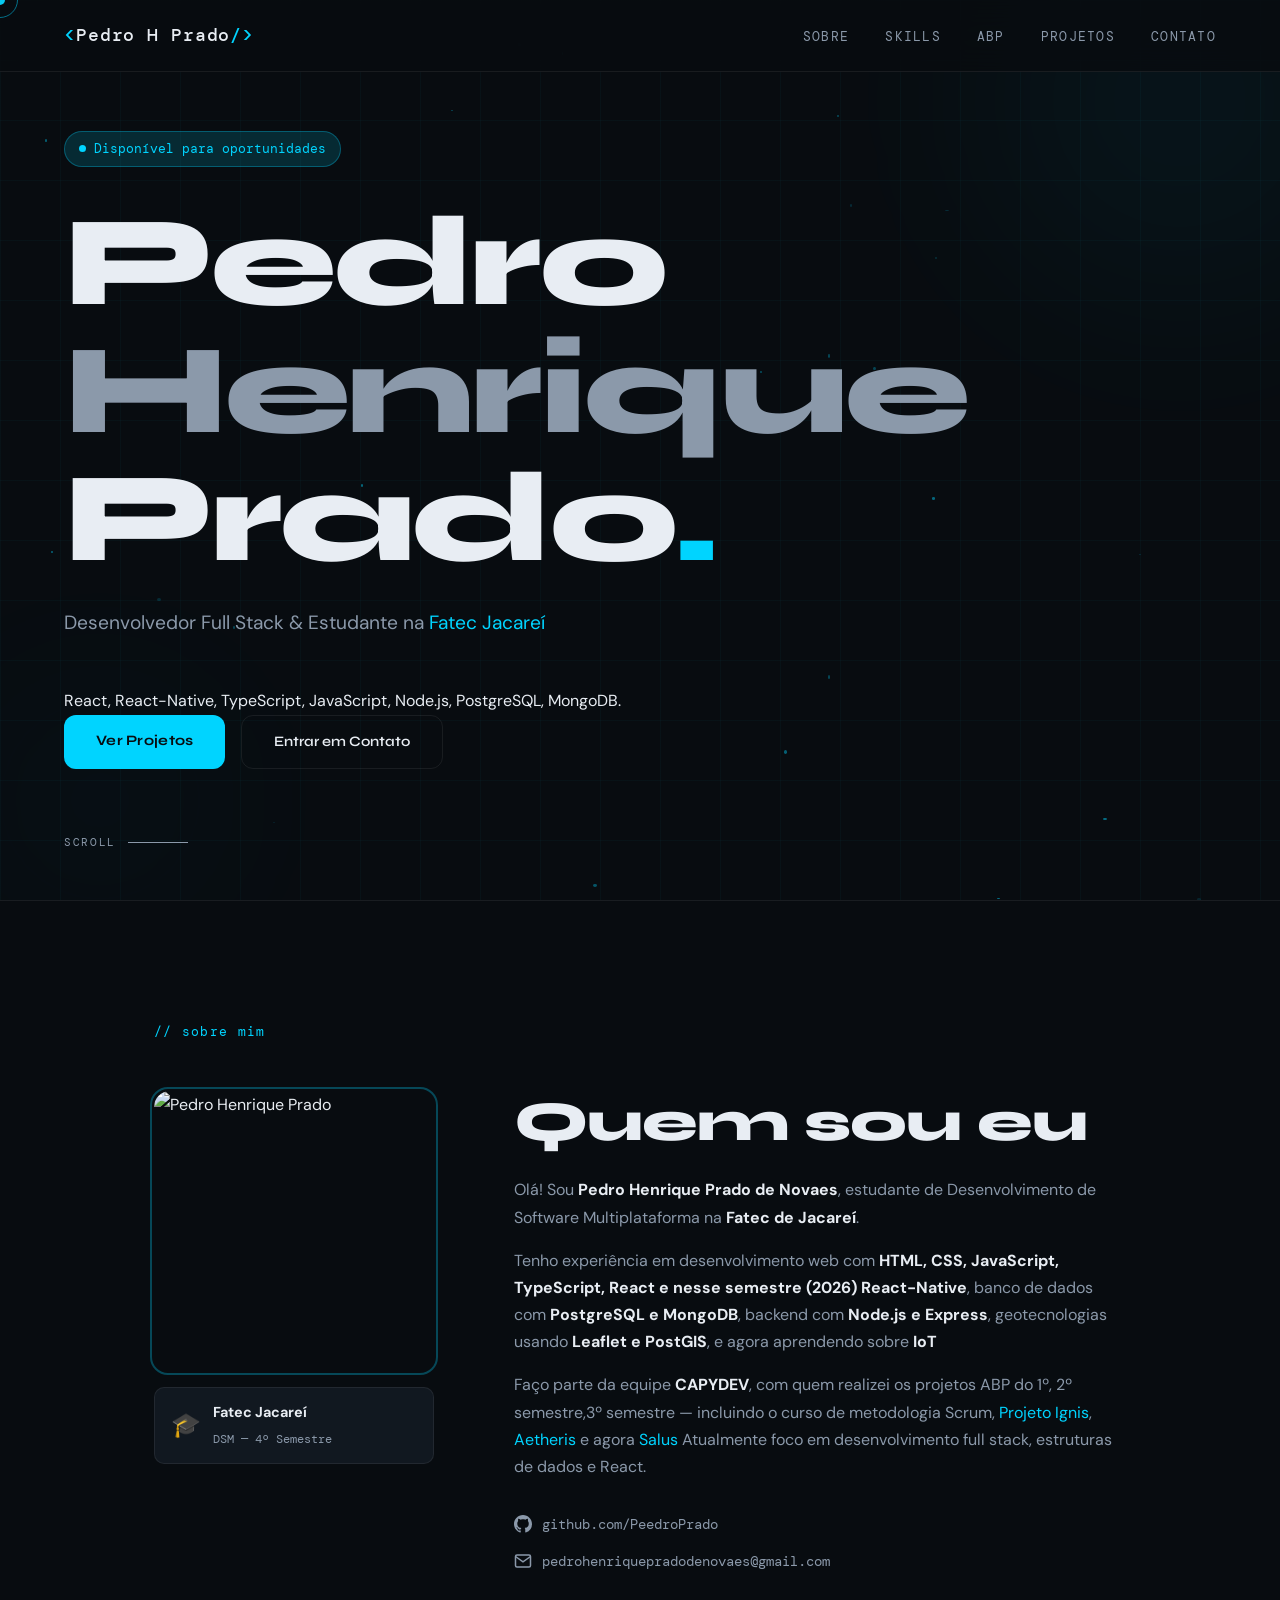
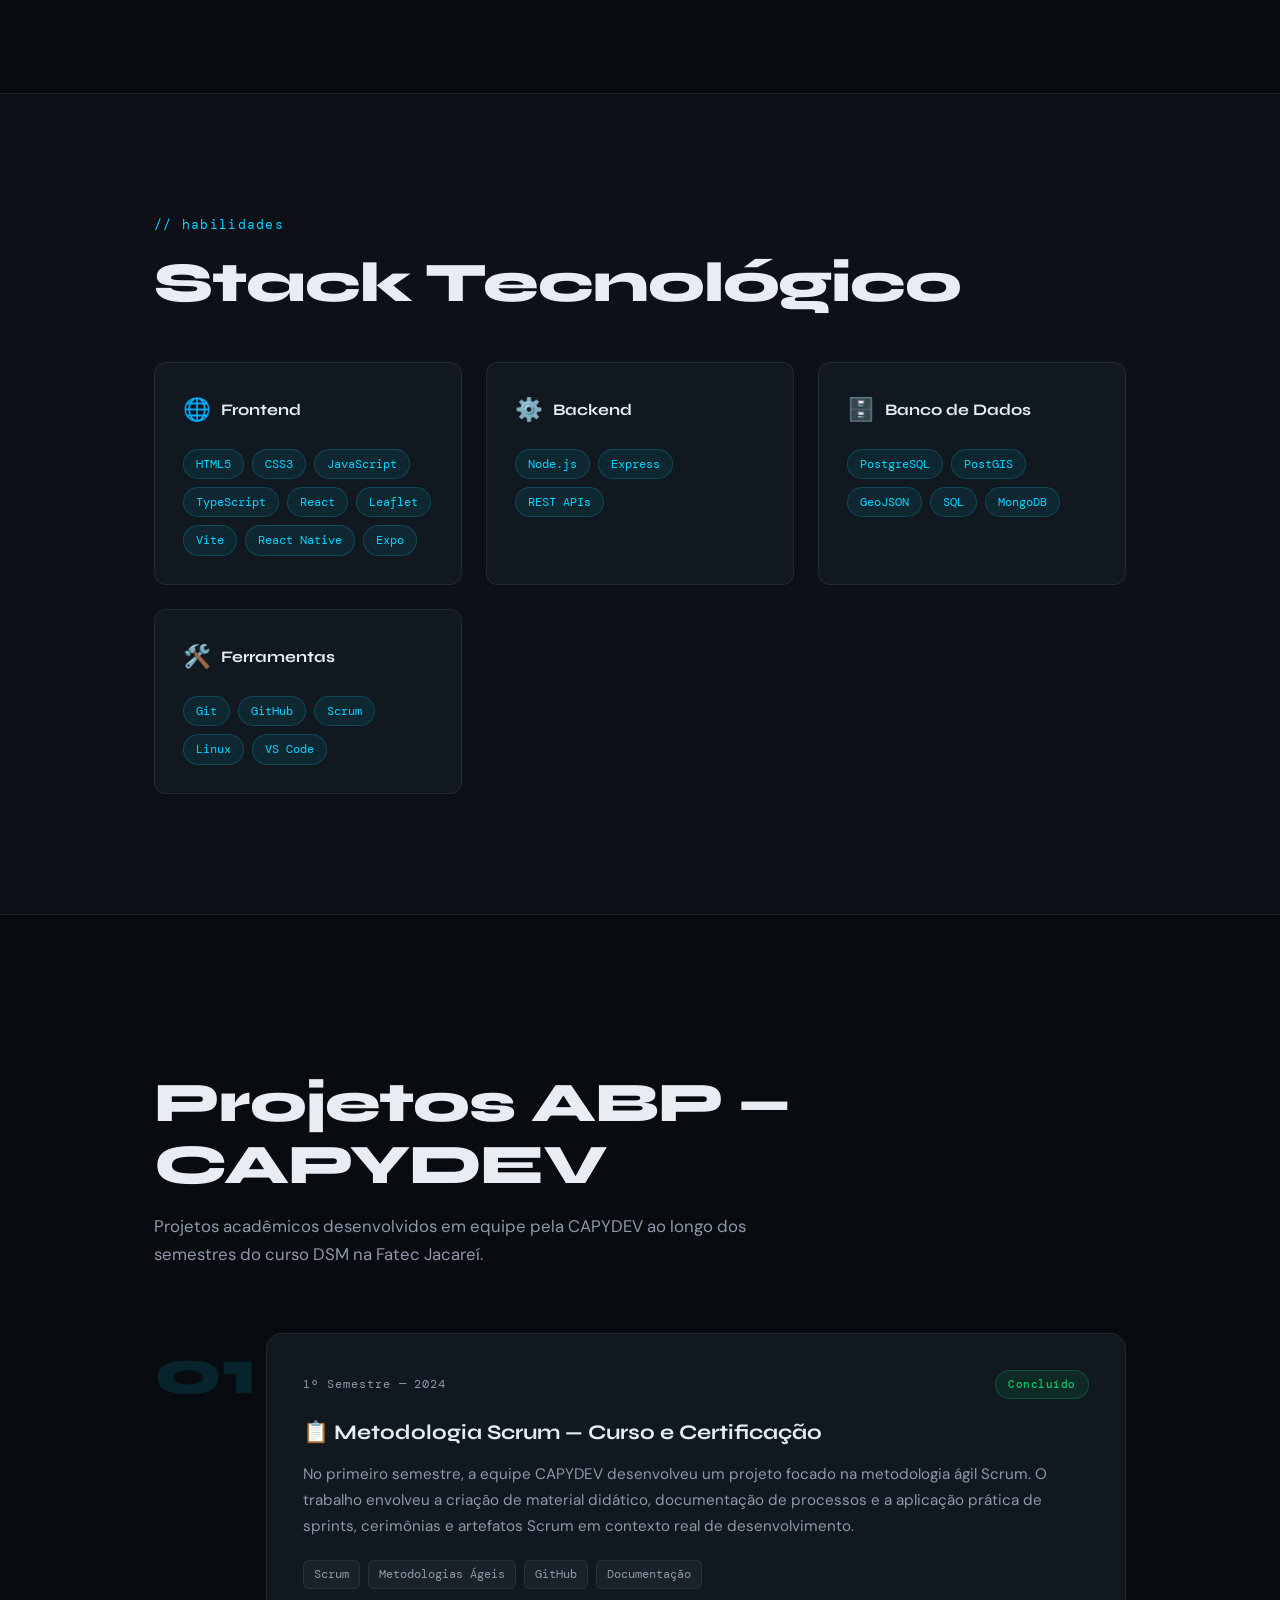
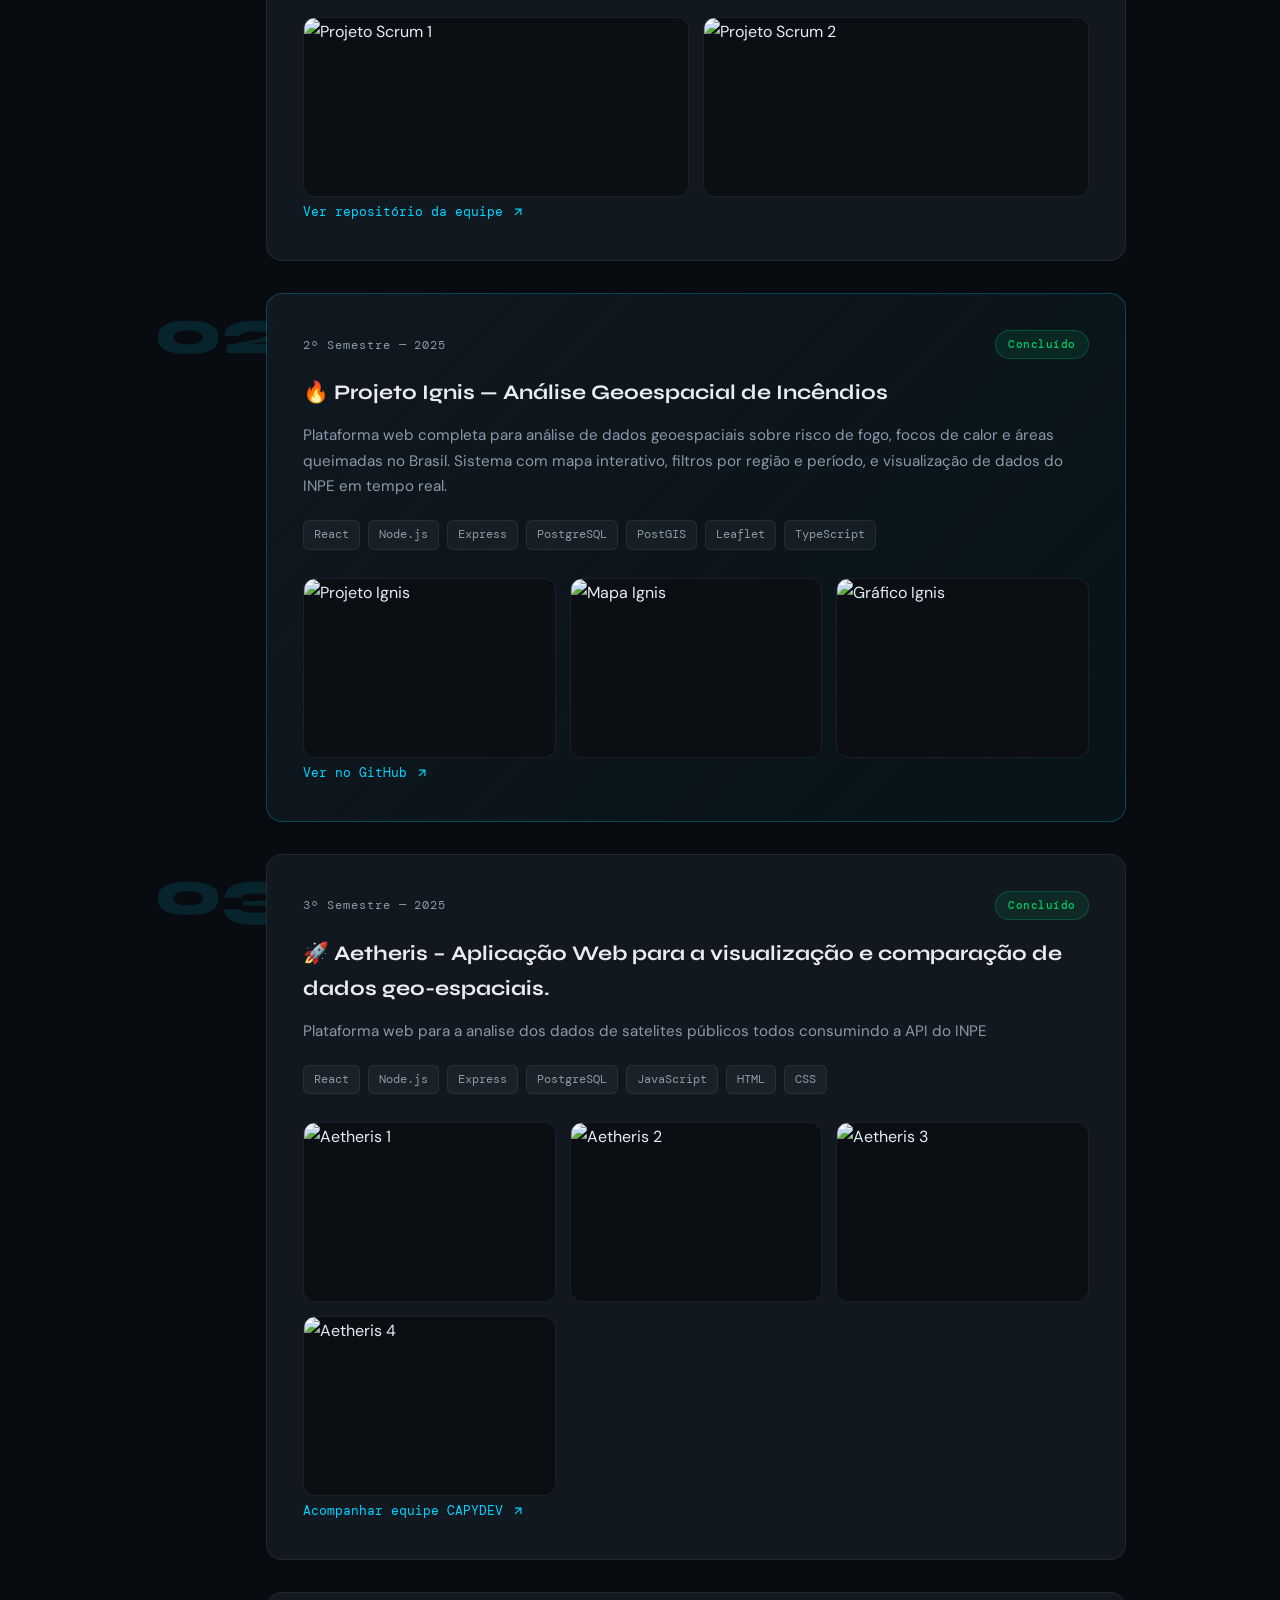
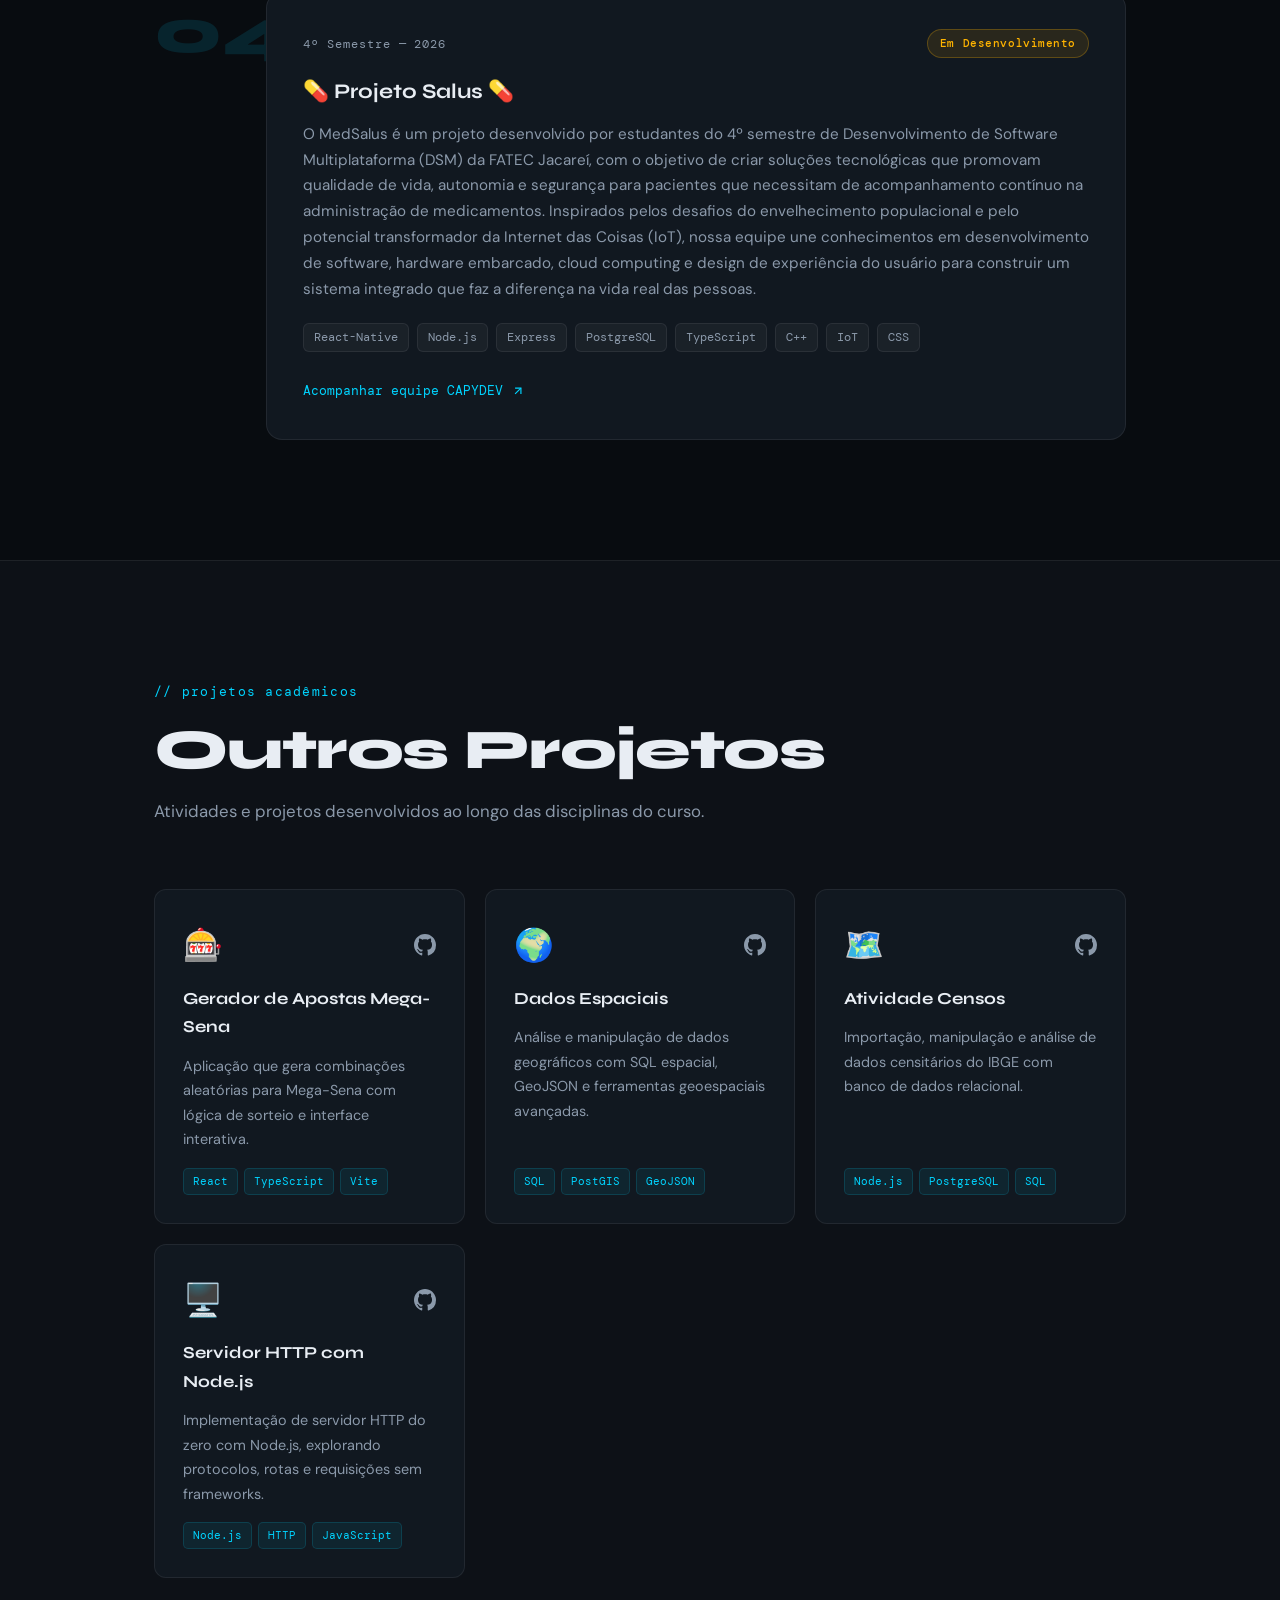
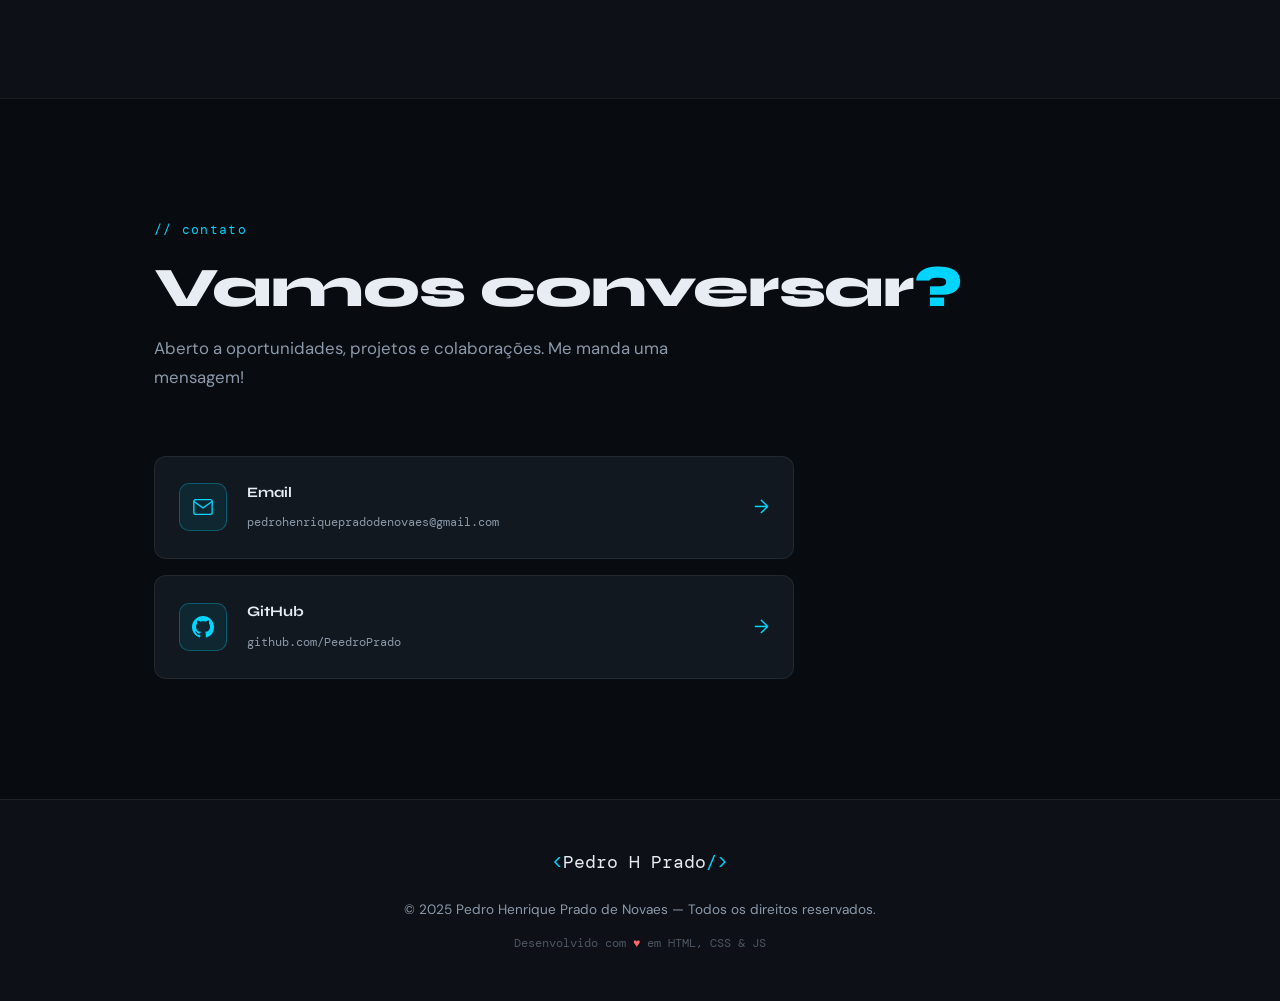
==== docs/index.html @ baa19769 "Add files via upload" ====
<!DOCTYPE html>
<html lang="pt-br">
<head>
    <meta charset="UTF-8">
    <meta name="viewport" content="width=device-width, initial-scale=1.0">
    <title>Pedro Henrique Prado — Dev Portfolio</title>
    <link rel="preconnect" href="https://fonts.googleapis.com">
    <link href="https://fonts.googleapis.com/css2?family=Syne:wght@400;600;700;800&family=DM+Mono:ital,wght@0,400;0,500;1,400&family=DM+Sans:wght@300;400;500&display=swap" rel="stylesheet">
    <link rel="stylesheet" href="style.css">
</head>
<body>

    <!-- Cursor personalizado -->
    <div class="cursor"></div>
    <div class="cursor-follower"></div>

    <!-- Navbar -->
    <nav class="navbar" id="navbar">
        <div class="nav-logo">
            <span class="logo-bracket">&lt;</span>Pedro H Prado<span class="logo-bracket">/&gt;</span>
        </div>
        <ul class="nav-links">
            <li><a href="#sobre" class="nav-link">Sobre</a></li>
            <li><a href="#habilidades" class="nav-link">Skills</a></li>
            <li><a href="#abp" class="nav-link">ABP</a></li>
            <li><a href="#projetos" class="nav-link">Projetos</a></li>
            <li><a href="#contato" class="nav-link">Contato</a></li>
        </ul>
        <button class="menu-toggle" id="menuToggle">
            <span></span><span></span><span></span>
        </button>
    </nav>

    <!-- Hero -->
    <section class="hero" id="home">
        <div class="hero-bg">
            <div class="grid-lines"></div>
            <div class="glow glow-1"></div>
            <div class="glow glow-2"></div>
        </div>
        <div class="hero-content">
            <div class="hero-tag reveal">
                <span class="tag-dot"></span> Disponível para oportunidades
            </div>
            <h1 class="hero-title reveal">
                <span class="line-1">Pedro</span>
                <span class="line-2">Henrique</span>
                <span class="line-3">Prado<span class="accent">.</span></span>
            </h1>
            <p class="hero-subtitle reveal">
                Desenvolvedor Full Stack &amp; Estudante na <em>Fatec Jacareí</em>
            </p>
            
            <div class="hero-stack reveal">
                <span>React</span>,
                <span>React-Native</span>,
                <span>TypeScript</span>,
                <span>JavaScript</span>,
                <span>Node.js</span>,
                <span>PostgreSQL</span>,
                <span>MongoDB</span>.
            </div>
            
            <div class="hero-cta reveal">
                <a href="#projetos" class="btn-primary">Ver Projetos</a>
                <a href="#contato" class="btn-secondary">Entrar em Contato</a>
            </div>
        </div>
        <div class="hero-scroll">
            <span>scroll</span>
            <div class="scroll-line"></div>
        </div>
    </section>

    <!-- Sobre -->
    <section id="sobre" class="section sobre-section">
        <div class="container">
            <div class="section-label reveal">// sobre mim</div>
            <div class="sobre-grid">
                <div class="sobre-img-wrapper reveal">
                    <div class="img-frame">
                        <img src="../imagens/pedro.jpg" alt="Pedro Henrique Prado" class="sobre-foto">
                        <div class="img-border"></div>
                    </div>
                    <div class="sobre-badge">
                        <span class="badge-icon">🎓</span>
                        <div>
                            <strong>Fatec Jacareí</strong>
                            <small>DSM — 4º Semestre</small>
                        </div>
                    </div>
                </div>
                <div class="sobre-text reveal">
                    <h2 class="section-title">Quem sou eu</h2>
                    <p>
                        Olá! Sou <strong>Pedro Henrique Prado de Novaes</strong>, estudante de 
                        Desenvolvimento de Software Multiplataforma na <strong>Fatec de Jacareí</strong>.
                    </p>
                    <p>
                        Tenho experiência em desenvolvimento web com <strong>HTML, CSS, JavaScript, TypeScript, React e nesse semestre (2026) React-Native</strong>, 
                        banco de dados com <strong>PostgreSQL e MongoDB</strong>, backend com <strong>Node.js e Express</strong>, 
                        geotecnologias usando <strong>Leaflet e PostGIS</strong>, e agora aprendendo sobre <strong>IoT</strong>
                    </p>
                    <p>
                        Faço parte da equipe <strong>CAPYDEV</strong>, com quem realizei os projetos ABP do 
                        1º, 2º semestre,3º semestre — incluindo o curso de metodologia Scrum, <em>Projeto Ignis</em>, <em>Aetheris</em> e agora <em>Salus</em>
                        Atualmente foco em desenvolvimento full stack, estruturas de dados e React.
                    </p>
                    <div class="sobre-links">
                        <a href="https://github.com/PeedroPrado" target="_blank" class="icon-link">
                            <svg viewBox="0 0 24 24" fill="currentColor"><path d="M12 0C5.37 0 0 5.37 0 12c0 5.31 3.435 9.795 8.205 11.385.6.105.825-.255.825-.57 0-.285-.015-1.23-.015-2.235-3.015.555-3.795-.735-4.035-1.41-.135-.345-.72-1.41-1.23-1.695-.42-.225-1.02-.78-.015-.795.945-.015 1.62.87 1.845 1.23 1.08 1.815 2.805 1.305 3.495.99.105-.78.42-1.305.765-1.605-2.67-.3-5.46-1.335-5.46-5.925 0-1.305.465-2.385 1.23-3.225-.12-.3-.54-1.53.12-3.18 0 0 1.005-.315 3.3 1.23.96-.27 1.98-.405 3-.405s2.04.135 3 .405c2.295-1.56 3.3-1.23 3.3-1.23.66 1.65.24 2.88.12 3.18.765.84 1.23 1.905 1.23 3.225 0 4.605-2.805 5.625-5.475 5.925.435.375.81 1.095.81 2.22 0 1.605-.015 2.895-.015 3.3 0 .315.225.69.825.57A12.02 12.02 0 0024 12c0-6.63-5.37-12-12-12z"/></svg>
                            github.com/PeedroPrado
                        </a>
                        <a href="mailto:pedrohenriquepradodenovaes@gmail.com" class="icon-link">
                            <svg viewBox="0 0 24 24" fill="none" stroke="currentColor" stroke-width="2"><path d="M4 4h16c1.1 0 2 .9 2 2v12c0 1.1-.9 2-2 2H4c-1.1 0-2-.9-2-2V6c0-1.1.9-2 2-2z"/><polyline points="22,6 12,13 2,6"/></svg>
                            pedrohenriquepradodenovaes@gmail.com
                        </a>
                    </div>
                </div>
            </div>
        </div>
    </section>

    <!-- Skills -->
    <section id="habilidades" class="section skills-section">
        <div class="container">
            <div class="section-label reveal">// habilidades</div>
            <h2 class="section-title reveal">Stack Tecnológico</h2>
            <div class="skills-grid">
                <div class="skill-category reveal">
                    <div class="skill-cat-header">
                        <span class="skill-cat-icon">🌐</span>
                        <h3>Frontend</h3>
                    </div>
                    <div class="skill-tags">
                        <span class="skill-tag">HTML5</span>
                        <span class="skill-tag">CSS3</span>
                        <span class="skill-tag">JavaScript</span>
                        <span class="skill-tag">TypeScript</span>
                        <span class="skill-tag">React</span>
                        <span class="skill-tag">Leaflet</span>
                        <span class="skill-tag">Vite</span>
                        <span class="skill-tag">React Native</span>
                        <span class="skill-tag">Expo</span>

                    </div>
                </div>
                <div class="skill-category reveal">
                    <div class="skill-cat-header">
                        <span class="skill-cat-icon">⚙️</span>
                        <h3>Backend</h3>
                    </div>
                    <div class="skill-tags">
                        <span class="skill-tag">Node.js</span>
                        <span class="skill-tag">Express</span>
                        <span class="skill-tag">REST APIs</span>
                    </div>
                </div>
                <div class="skill-category reveal">
                    <div class="skill-cat-header">
                        <span class="skill-cat-icon">🗄️</span>
                        <h3>Banco de Dados</h3>
                    </div>
                    <div class="skill-tags">
                        <span class="skill-tag">PostgreSQL</span>
                        <span class="skill-tag">PostGIS</span>
                        <span class="skill-tag">GeoJSON</span>
                        <span class="skill-tag">SQL</span>
                        <span class="skill-tag">MongoDB</span>
                    </div>
                </div>
                <div class="skill-category reveal">
                    <div class="skill-cat-header">
                        <span class="skill-cat-icon">🛠️</span>
                        <h3>Ferramentas</h3>
                    </div>
                    <div class="skill-tags">
                        <span class="skill-tag">Git</span>
                        <span class="skill-tag">GitHub</span>
                        <span class="skill-tag">Scrum</span>
                        <span class="skill-tag">Linux</span>
                        <span class="skill-tag">VS Code</span>
                    </div>
                </div>
            </div>
        </div>
    </section>

    <!-- ABP -->
    <section id="abp" class="section abp-section">
        <div class="container">
            <div class="section-label reveal">// aprendizagem baseada em projetos</div>
            <h2 class="section-title reveal">Projetos ABP — CAPYDEV</h2>
            <p class="section-desc reveal">Projetos acadêmicos desenvolvidos em equipe pela CAPYDEV ao longo dos semestres do curso DSM na Fatec Jacareí.</p>

            <div class="abp-timeline">

                <!-- ABP 1 -->
                <div class="abp-item reveal">
                    <div class="abp-number">01</div>
                    <div class="abp-card">
                        <div class="abp-card-header">
                            <div class="abp-semester">1º Semestre — 2024</div>
                            <div class="abp-status status-done">Concluído</div>
                        </div>
                        <h3 class="abp-title">📋 Metodologia Scrum — Curso e Certificação</h3>
                        <p class="abp-desc">
                            No primeiro semestre, a equipe CAPYDEV desenvolveu um projeto focado na metodologia ágil Scrum. 
                            O trabalho envolveu a criação de material didático, documentação de processos e a aplicação prática 
                            de sprints, cerimônias e artefatos Scrum em contexto real de desenvolvimento.
                        </p>
                        <div class="abp-tech">
                            <span>Scrum</span>
                            <span>Metodologias Ágeis</span>
                            <span>GitHub</span>
                            <span>Documentação</span>
                        </div>
                        <div class="abp-gallery">
                                <img src="../imagens/capscrum1.PNG" alt="Projeto Scrum 1">
                                <img src="../imagens/capyscrum2.PNG" alt="Projeto Scrum 2">
                            </div>
                        <a href="https://github.com/PeedroPrado/Capydev---1DSM" target="_blank" class="abp-link">
                            Ver repositório da equipe
                            <svg viewBox="0 0 24 24" fill="none" stroke="currentColor" stroke-width="2"><line x1="7" y1="17" x2="17" y2="7"/><polyline points="7 7 17 7 17 17"/></svg>
                        </a>
                    </div>
                </div>

                <!-- ABP 2 -->
                <div class="abp-item reveal">
                    <div class="abp-number">02</div>
                    <div class="abp-card abp-featured">
                        <div class="abp-card-header">
                            <div class="abp-semester">2º Semestre — 2025</div>
                            <div class="abp-status status-done">Concluído</div>
                        </div>
                        <h3 class="abp-title">🔥 Projeto Ignis — Análise Geoespacial de Incêndios</h3>
                        <p class="abp-desc">
                            Plataforma web completa para análise de dados geoespaciais sobre risco de fogo, focos de calor 
                            e áreas queimadas no Brasil. Sistema com mapa interativo, filtros por região e período, 
                            e visualização de dados do INPE em tempo real.
                        </p>
                        <div class="abp-tech">
                            <span>React</span>
                            <span>Node.js</span>
                            <span>Express</span>
                            <span>PostgreSQL</span>
                            <span>PostGIS</span>
                            <span>Leaflet</span>
                            <span>TypeScript</span>
                        </div>
                        <div class="abp-gallery">
                                <img src="../imagens/ignis.PNG" alt="Projeto Ignis">
                                <img src="../imagens/ignis-um.png" alt="Mapa Ignis">
                                <img src="../imagens/ignis-dois.png" alt="Gráfico Ignis">
                            </div>
                        <a href="https://github.com/PeedroPrado/Projeto-Ignis" target="_blank" class="abp-link">
                            Ver no GitHub
                            <svg viewBox="0 0 24 24" fill="none" stroke="currentColor" stroke-width="2"><line x1="7" y1="17" x2="17" y2="7"/><polyline points="7 7 17 7 17 17"/></svg>
                        </a>
                    </div>
                </div>

                <!-- ABP 3 -->
                <div class="abp-item reveal">
                    <div class="abp-number">03</div>
                    <div class="abp-card">
                        <div class="abp-card-header">
                            <div class="abp-semester">3º Semestre — 2025</div>
                            <div class="abp-status status-done">Concluído</div>
                        </div>
                        <h3 class="abp-title">🚀 Aetheris – Aplicação Web para a visualização e comparação de dados geo-espaciais.</h3>
                        <p class="abp-desc">
                            Plataforma web para a analise dos dados de satelites públicos todos consumindo a API do INPE
                        </p>
                        <div class="abp-tech">
                            <span>React</span>
                            <span>Node.js</span>
                            <span>Express</span>
                            <span>PostgreSQL</span>
                            <span>JavaScript</span>
                            <span>HTML</span>
                            <span>CSS</span>
                        </div>
                        <div class="abp-gallery">
                                <img src="../imagens/aetheris-um.png" alt="Aetheris 1">
                                <img src="../imagens/aetheris-dois.png" alt="Aetheris 2">
                                <img src="../imagens/aetheris-tres.png" alt="Aetheris 3">
                                <img src="../imagens/aetheris-quatro.png" alt="Aetheris 4">
                            </div>
                        <a href="https://github.com/PeedroPrado/Projeto-Aetheris/" target="_blank" class="abp-link">
                            Acompanhar equipe CAPYDEV
                            <svg viewBox="0 0 24 24" fill="none" stroke="currentColor" stroke-width="2"><line x1="7" y1="17" x2="17" y2="7"/><polyline points="7 7 17 7 17 17"/></svg>
                        </a>
                    </div>
                </div>

    <!-- ABP 4 -->
                <div class="abp-item reveal">
                    <div class="abp-number">04</div>
                    <div class="abp-card">
                        <div class="abp-card-header">
                            <div class="abp-semester">4º Semestre — 2026</div>
                            <div class="abp-status status-progress">Em Desenvolvimento</div>
                        </div>
                        <h3 class="abp-title"> 💊 Projeto Salus 💊 </h3>
                        <p class="abp-desc">
                            O MedSalus é um projeto desenvolvido por estudantes do 4º semestre de Desenvolvimento de Software Multiplataforma (DSM) da FATEC Jacareí, com o objetivo de criar soluções tecnológicas que promovam qualidade de vida, autonomia e segurança para pacientes que necessitam de acompanhamento contínuo na administração de medicamentos. Inspirados pelos desafios do envelhecimento populacional e pelo potencial transformador da Internet das Coisas (IoT), nossa equipe une conhecimentos em desenvolvimento de software, hardware embarcado, cloud computing e design de experiência do usuário para construir um sistema integrado que faz a diferença na vida real das pessoas.
                        </p>
                         <div class="abp-tech">
                            <span>React-Native</span>
                            <span>Node.js</span>
                            <span>Express</span>
                            <span>PostgreSQL</span>
                            <span>TypeScript</span>
                            <span>C++</span>
                            <span>IoT</span>
                            <span>CSS</span>
                        </div>
                        <a href="https://github.com/PeedroPrado/Projeto-Salus" target="_blank" class="abp-link">
                            Acompanhar equipe CAPYDEV
                            <svg viewBox="0 0 24 24" fill="none" stroke="currentColor" stroke-width="2"><line x1="7" y1="17" x2="17" y2="7"/><polyline points="7 7 17 7 17 17"/></svg>
                        </a>
                    </div>
                </div>

            </div>
        </div>
    </section>



    <!-- Outros Projetos -->
    <section id="projetos" class="section projetos-section">
        <div class="container">
            <div class="section-label reveal">// projetos acadêmicos</div>
            <h2 class="section-title reveal">Outros Projetos</h2>
            <p class="section-desc reveal">Atividades e projetos desenvolvidos ao longo das disciplinas do curso.</p>

            <div class="projetos-grid">

                <div class="projeto-card reveal">
                    <div class="projeto-card-top">
                        <span class="projeto-icon">🎰</span>
                        <div class="projeto-links">
                            <a href="https://github.com/PeedroPrado/ServerHTTP/tree/main/megasena" target="_blank" title="GitHub">
                                <svg viewBox="0 0 24 24" fill="currentColor"><path d="M12 0C5.37 0 0 5.37 0 12c0 5.31 3.435 9.795 8.205 11.385.6.105.825-.255.825-.57 0-.285-.015-1.23-.015-2.235-3.015.555-3.795-.735-4.035-1.41-.135-.345-.72-1.41-1.23-1.695-.42-.225-1.02-.78-.015-.795.945-.015 1.62.87 1.845 1.23 1.08 1.815 2.805 1.305 3.495.99.105-.78.42-1.305.765-1.605-2.67-.3-5.46-1.335-5.46-5.925 0-1.305.465-2.385 1.23-3.225-.12-.3-.54-1.53.12-3.18 0 0 1.005-.315 3.3 1.23.96-.27 1.98-.405 3-.405s2.04.135 3 .405c2.295-1.56 3.3-1.23 3.3-1.23.66 1.65.24 2.88.12 3.18.765.84 1.23 1.905 1.23 3.225 0 4.605-2.805 5.625-5.475 5.925.435.375.81 1.095.81 2.22 0 1.605-.015 2.895-.015 3.3 0 .315.225.69.825.57A12.02 12.02 0 0024 12c0-6.63-5.37-12-12-12z"/></svg>
                            </a>
                        </div>
                    </div>
                    <h3>Gerador de Apostas Mega-Sena</h3>
                    <p>Aplicação que gera combinações aleatórias para Mega-Sena com lógica de sorteio e interface interativa.</p>
                    <div class="projeto-tech">
                        <span>React</span>
                        <span>TypeScript</span>
                        <span>Vite</span>
                    </div>
                </div>

                <div class="projeto-card reveal">
                    <div class="projeto-card-top">
                        <span class="projeto-icon">🌍</span>
                        <div class="projeto-links">
                            <a href="https://github.com/PeedroPrado/DadosEspaciais" target="_blank" title="GitHub">
                                <svg viewBox="0 0 24 24" fill="currentColor"><path d="M12 0C5.37 0 0 5.37 0 12c0 5.31 3.435 9.795 8.205 11.385.6.105.825-.255.825-.57 0-.285-.015-1.23-.015-2.235-3.015.555-3.795-.735-4.035-1.41-.135-.345-.72-1.41-1.23-1.695-.42-.225-1.02-.78-.015-.795.945-.015 1.62.87 1.845 1.23 1.08 1.815 2.805 1.305 3.495.99.105-.78.42-1.305.765-1.605-2.67-.3-5.46-1.335-5.46-5.925 0-1.305.465-2.385 1.23-3.225-.12-.3-.54-1.53.12-3.18 0 0 1.005-.315 3.3 1.23.96-.27 1.98-.405 3-.405s2.04.135 3 .405c2.295-1.56 3.3-1.23 3.3-1.23.66 1.65.24 2.88.12 3.18.765.84 1.23 1.905 1.23 3.225 0 4.605-2.805 5.625-5.475 5.925.435.375.81 1.095.81 2.22 0 1.605-.015 2.895-.015 3.3 0 .315.225.69.825.57A12.02 12.02 0 0024 12c0-6.63-5.37-12-12-12z"/></svg>
                            </a>
                        </div>
                    </div>
                    <h3>Dados Espaciais</h3>
                    <p>Análise e manipulação de dados geográficos com SQL espacial, GeoJSON e ferramentas geoespaciais avançadas.</p>
                    <div class="projeto-tech">
                        <span>SQL</span>
                        <span>PostGIS</span>
                        <span>GeoJSON</span>
                    </div>
                </div>

                <div class="projeto-card reveal">
                    <div class="projeto-card-top">
                        <span class="projeto-icon">🗺️</span>
                        <div class="projeto-links">
                            <a href="https://github.com/PeedroPrado/Censos" target="_blank" title="GitHub">
                                <svg viewBox="0 0 24 24" fill="currentColor"><path d="M12 0C5.37 0 0 5.37 0 12c0 5.31 3.435 9.795 8.205 11.385.6.105.825-.255.825-.57 0-.285-.015-1.23-.015-2.235-3.015.555-3.795-.735-4.035-1.41-.135-.345-.72-1.41-1.23-1.695-.42-.225-1.02-.78-.015-.795.945-.015 1.62.87 1.845 1.23 1.08 1.815 2.805 1.305 3.495.99.105-.78.42-1.305.765-1.605-2.67-.3-5.46-1.335-5.46-5.925 0-1.305.465-2.385 1.23-3.225-.12-.3-.54-1.53.12-3.18 0 0 1.005-.315 3.3 1.23.96-.27 1.98-.405 3-.405s2.04.135 3 .405c2.295-1.56 3.3-1.23 3.3-1.23.66 1.65.24 2.88.12 3.18.765.84 1.23 1.905 1.23 3.225 0 4.605-2.805 5.625-5.475 5.925.435.375.81 1.095.81 2.22 0 1.605-.015 2.895-.015 3.3 0 .315.225.69.825.57A12.02 12.02 0 0024 12c0-6.63-5.37-12-12-12z"/></svg>
                            </a>
                        </div>
                    </div>
                    <h3>Atividade Censos</h3>
                    <p>Importação, manipulação e análise de dados censitários do IBGE com banco de dados relacional.</p>
                    <div class="projeto-tech">
                        <span>Node.js</span>
                        <span>PostgreSQL</span>
                        <span>SQL</span>
                    </div>
                </div>

                <div class="projeto-card reveal">
                    <div class="projeto-card-top">
                        <span class="projeto-icon">🖥️</span>
                        <div class="projeto-links">
                            <a href="https://github.com/PeedroPrado" target="_blank" title="GitHub">
                                <svg viewBox="0 0 24 24" fill="currentColor"><path d="M12 0C5.37 0 0 5.37 0 12c0 5.31 3.435 9.795 8.205 11.385.6.105.825-.255.825-.57 0-.285-.015-1.23-.015-2.235-3.015.555-3.795-.735-4.035-1.41-.135-.345-.72-1.41-1.23-1.695-.42-.225-1.02-.78-.015-.795.945-.015 1.62.87 1.845 1.23 1.08 1.815 2.805 1.305 3.495.99.105-.78.42-1.305.765-1.605-2.67-.3-5.46-1.335-5.46-5.925 0-1.305.465-2.385 1.23-3.225-.12-.3-.54-1.53.12-3.18 0 0 1.005-.315 3.3 1.23.96-.27 1.98-.405 3-.405s2.04.135 3 .405c2.295-1.56 3.3-1.23 3.3-1.23.66 1.65.24 2.88.12 3.18.765.84 1.23 1.905 1.23 3.225 0 4.605-2.805 5.625-5.475 5.925.435.375.81 1.095.81 2.22 0 1.605-.015 2.895-.015 3.3 0 .315.225.69.825.57A12.02 12.02 0 0024 12c0-6.63-5.37-12-12-12z"/></svg>
                            </a>
                        </div>
                    </div>
                    <h3>Servidor HTTP com Node.js</h3>
                    <p>Implementação de servidor HTTP do zero com Node.js, explorando protocolos, rotas e requisições sem frameworks.</p>
                    <div class="projeto-tech">
                        <span>Node.js</span>
                        <span>HTTP</span>
                        <span>JavaScript</span>
                    </div>
                </div>

            </div>
        </div>
    </section>

    <!-- Contato -->
    <section id="contato" class="section contato-section">
        <div class="container">
            <div class="section-label reveal">// contato</div>
            <h2 class="section-title reveal">Vamos conversar<span class="accent">?</span></h2>
            <p class="section-desc reveal">Aberto a oportunidades, projetos e colaborações. Me manda uma mensagem!</p>
            <div class="contato-cards reveal">
                <a href="mailto:pedrohenriquepradodenovaes@gmail.com" class="contato-card">
                    <div class="contato-icon">
                        <svg viewBox="0 0 24 24" fill="none" stroke="currentColor" stroke-width="1.5"><path d="M4 4h16c1.1 0 2 .9 2 2v12c0 1.1-.9 2-2 2H4c-1.1 0-2-.9-2-2V6c0-1.1.9-2 2-2z"/><polyline points="22,6 12,13 2,6"/></svg>
                    </div>
                    <div>
                        <strong>Email</strong>
                        <span>pedrohenriquepradodenovaes@gmail.com</span>
                    </div>
                    <div class="contato-arrow">→</div>
                </a>
                <a href="https://github.com/PeedroPrado" target="_blank" class="contato-card">
                    <div class="contato-icon">
                        <svg viewBox="0 0 24 24" fill="currentColor"><path d="M12 0C5.37 0 0 5.37 0 12c0 5.31 3.435 9.795 8.205 11.385.6.105.825-.255.825-.57 0-.285-.015-1.23-.015-2.235-3.015.555-3.795-.735-4.035-1.41-.135-.345-.72-1.41-1.23-1.695-.42-.225-1.02-.78-.015-.795.945-.015 1.62.87 1.845 1.23 1.08 1.815 2.805 1.305 3.495.99.105-.78.42-1.305.765-1.605-2.67-.3-5.46-1.335-5.46-5.925 0-1.305.465-2.385 1.23-3.225-.12-.3-.54-1.53.12-3.18 0 0 1.005-.315 3.3 1.23.96-.27 1.98-.405 3-.405s2.04.135 3 .405c2.295-1.56 3.3-1.23 3.3-1.23.66 1.65.24 2.88.12 3.18.765.84 1.23 1.905 1.23 3.225 0 4.605-2.805 5.625-5.475 5.925.435.375.81 1.095.81 2.22 0 1.605-.015 2.895-.015 3.3 0 .315.225.69.825.57A12.02 12.02 0 0024 12c0-6.63-5.37-12-12-12z"/></svg>
                    </div>
                    <div>
                        <strong>GitHub</strong>
                        <span>github.com/PeedroPrado</span>
                    </div>
                    <div class="contato-arrow">→</div>
                </a>
            </div>
        </div>
    </section>

    <!-- Footer -->
    <footer class="footer">
        <div class="container">
            <div class="footer-content">
                <div class="footer-logo">
                    <span class="logo-bracket">&lt;</span>Pedro H Prado<span class="logo-bracket">/&gt;</span>
                </div>
                <p>© 2025 Pedro Henrique Prado de Novaes — Todos os direitos reservados.</p>
                <p class="footer-built">Desenvolvido com <span class="heart">♥</span> em HTML, CSS &amp; JS</p>
            </div>
        </div>
    </footer>

    <script src="script.js"></script>
</body>
</html>
---- docs/style.css ----
/* ===== RESET & VARS ===== */
*, *::before, *::after {
    margin: 0;
    padding: 0;
    box-sizing: border-box;
}

:root {
    --bg: #080c10;
    --bg-2: #0d1117;
    --bg-card: #111820;
    --bg-card-hover: #162030;
    --text: #e8edf3;
    --text-muted: #8b99aa;
    --accent: #00d4ff;
    --accent-2: #0088cc;
    --accent-glow: rgba(0, 212, 255, 0.15);
    --border: rgba(255,255,255,0.07);
    --border-accent: rgba(0, 212, 255, 0.3);
    --font-display: 'Syne', sans-serif;
    --font-mono: 'DM Mono', monospace;
    --font-body: 'DM Sans', sans-serif;
    --radius: 12px;
    --transition: 0.3s cubic-bezier(0.4, 0, 0.2, 1);
}

html {
    scroll-behavior: smooth;
    scrollbar-width: thin;
    scrollbar-color: var(--accent-2) var(--bg-2);
}

body {
    background: var(--bg);
    color: var(--text);
    font-family: var(--font-body);
    font-size: 16px;
    line-height: 1.7;
    overflow-x: hidden;
    cursor: none;
}

/* ===== CUSTOM CURSOR ===== */
.cursor {
    width: 10px;
    height: 10px;
    background: var(--accent);
    border-radius: 50%;
    position: fixed;
    top: 0; left: 0;
    pointer-events: none;
    z-index: 9999;
    transform: translate(-50%, -50%);
    transition: transform 0.1s, background 0.3s;
    mix-blend-mode: difference;
}

.cursor-follower {
    width: 36px;
    height: 36px;
    border: 1.5px solid var(--accent);
    border-radius: 50%;
    position: fixed;
    top: 0; left: 0;
    pointer-events: none;
    z-index: 9998;
    transform: translate(-50%, -50%);
    transition: all 0.2s ease;
    opacity: 0.5;
}

body:hover .cursor { opacity: 1; }

/* ===== NAVBAR ===== */
.navbar {
    position: fixed;
    top: 0;
    left: 0;
    right: 0;
    z-index: 1000;
    display: flex;
    align-items: center;
    justify-content: space-between;
    padding: 0 5%;
    height: 72px;
    background: rgba(8, 12, 16, 0.8);
    backdrop-filter: blur(20px);
    border-bottom: 1px solid var(--border);
    transition: var(--transition);
}

.navbar.scrolled {
    background: rgba(8, 12, 16, 0.95);
    box-shadow: 0 4px 30px rgba(0,0,0,0.4);
}

.nav-logo {
    font-family: var(--font-mono);
    font-size: 1.1rem;
    font-weight: 500;
    color: var(--text);
    letter-spacing: 0.05em;
}

.logo-bracket {
    color: var(--accent);
}

.nav-links {
    display: flex;
    list-style: none;
    gap: 36px;
}

.nav-link {
    font-family: var(--font-mono);
    font-size: 0.8rem;
    color: var(--text-muted);
    text-decoration: none;
    letter-spacing: 0.1em;
    text-transform: uppercase;
    transition: color var(--transition);
    position: relative;
}

.nav-link::after {
    content: '';
    position: absolute;
    bottom: -4px;
    left: 0;
    width: 0;
    height: 1px;
    background: var(--accent);
    transition: width var(--transition);
}

.nav-link:hover { color: var(--accent); }
.nav-link:hover::after { width: 100%; }

.menu-toggle {
    display: none;
    flex-direction: column;
    gap: 5px;
    background: none;
    border: none;
    cursor: pointer;
    padding: 5px;
}

.menu-toggle span {
    display: block;
    width: 24px;
    height: 2px;
    background: var(--text);
    transition: var(--transition);
}

/* ===== HERO ===== */
.hero {
    min-height: 100vh;
    display: flex;
    align-items: center;
    position: relative;
    padding: 0 5%;
    overflow: hidden;
}

.hero-bg {
    position: absolute;
    inset: 0;
    pointer-events: none;
}

.grid-lines {
    position: absolute;
    inset: 0;
    background-image: 
        linear-gradient(rgba(0, 212, 255, 0.03) 1px, transparent 1px),
        linear-gradient(90deg, rgba(0, 212, 255, 0.03) 1px, transparent 1px);
    background-size: 60px 60px;
}

.glow {
    position: absolute;
    border-radius: 50%;
    filter: blur(80px);
    opacity: 0.4;
}

.glow-1 {
    width: 600px;
    height: 600px;
    background: radial-gradient(circle, rgba(0, 212, 255, 0.15) 0%, transparent 70%);
    top: -200px;
    right: -200px;
    animation: glow-pulse 6s ease-in-out infinite;
}

.glow-2 {
    width: 400px;
    height: 400px;
    background: radial-gradient(circle, rgba(0, 136, 204, 0.1) 0%, transparent 70%);
    bottom: -100px;
    left: -100px;
    animation: glow-pulse 8s ease-in-out infinite reverse;
}

@keyframes glow-pulse {
    0%, 100% { opacity: 0.3; transform: scale(1); }
    50% { opacity: 0.5; transform: scale(1.1); }
}

.hero-content {
    max-width: 900px;
    position: relative;
    z-index: 1;
}

.hero-tag {
    display: inline-flex;
    align-items: center;
    gap: 8px;
    font-family: var(--font-mono);
    font-size: 0.8rem;
    color: var(--accent);
    border: 1px solid var(--border-accent);
    padding: 6px 14px;
    border-radius: 100px;
    margin-bottom: 32px;
    background: var(--accent-glow);
}

.tag-dot {
    width: 7px;
    height: 7px;
    background: var(--accent);
    border-radius: 50%;
    animation: blink 2s ease-in-out infinite;
}

@keyframes blink {
    0%, 100% { opacity: 1; }
    50% { opacity: 0.2; }
}

.hero-title {
    font-family: var(--font-display);
    font-weight: 800;
    line-height: 1.0;
    margin-bottom: 24px;
    display: block;
}

.hero-title .line-1,
.hero-title .line-2,
.hero-title .line-3 {
    display: block;
    font-size: clamp(4rem, 10vw, 9rem);
    letter-spacing: -0.03em;
}

.hero-title .line-1 { color: var(--text); }
.hero-title .line-2 { color: var(--text-muted); }
.hero-title .line-3 { color: var(--text); }

.accent { color: var(--accent); }

.hero-subtitle {
    font-size: 1.2rem;
    color: var(--text-muted);
    margin-bottom: 48px;
    max-width: 500px;
}

.hero-subtitle em {
    font-style: normal;
    color: var(--accent);
}

.hero-cta {
    display: flex;
    gap: 16px;
    flex-wrap: wrap;
}

.btn-primary {
    display: inline-block;
    padding: 14px 32px;
    background: var(--accent);
    color: var(--bg);
    font-family: var(--font-display);
    font-weight: 700;
    font-size: 0.9rem;
    text-decoration: none;
    border-radius: var(--radius);
    transition: var(--transition);
    letter-spacing: 0.02em;
}

.btn-primary:hover {
    background: #33ddff;
    transform: translateY(-2px);
    box-shadow: 0 12px 30px rgba(0, 212, 255, 0.3);
}

.btn-secondary {
    display: inline-block;
    padding: 14px 32px;
    color: var(--text);
    border: 1px solid var(--border);
    font-family: var(--font-display);
    font-weight: 600;
    font-size: 0.9rem;
    text-decoration: none;
    border-radius: var(--radius);
    transition: var(--transition);
}

.btn-secondary:hover {
    border-color: var(--accent);
    color: var(--accent);
    transform: translateY(-2px);
}

.hero-scroll {
    position: absolute;
    bottom: 48px;
    left: 5%;
    display: flex;
    align-items: center;
    gap: 12px;
    font-family: var(--font-mono);
    font-size: 0.7rem;
    color: var(--text-muted);
    letter-spacing: 0.15em;
    text-transform: uppercase;
    writing-mode: horizontal-tb;
}

.scroll-line {
    width: 60px;
    height: 1px;
    background: var(--text-muted);
    position: relative;
    overflow: hidden;
}

.scroll-line::after {
    content: '';
    position: absolute;
    left: -100%;
    top: 0;
    width: 100%;
    height: 100%;
    background: var(--accent);
    animation: scan 2s ease-in-out infinite;
}

@keyframes scan {
    0% { left: -100%; }
    100% { left: 100%; }
}

/* ===== SECTIONS ===== */
.section {
    padding: 120px 0;
}

.container {
    max-width: 1100px;
    margin: 0 auto;
    padding: 0 5%;
}

.section-label {
    font-family: var(--font-mono);
    font-size: 0.8rem;
    color: var(--accent);
    letter-spacing: 0.1em;
    margin-bottom: 16px;
    opacity: 0.8;
}

.section-title {
    font-family: var(--font-display);
    font-weight: 800;
    font-size: clamp(2rem, 5vw, 3.5rem);
    line-height: 1.1;
    margin-bottom: 16px;
    letter-spacing: -0.02em;
}

.section-desc {
    color: var(--text-muted);
    font-size: 1.05rem;
    max-width: 600px;
    margin-bottom: 64px;
}

/* ===== SOBRE ===== */
.sobre-section {
    border-top: 1px solid var(--border);
}

.sobre-grid {
    display: grid;
    grid-template-columns: 280px 1fr;
    gap: 80px;
    align-items: start;
    margin-top: 48px;
}

.sobre-img-wrapper {
    position: relative;
}

.img-frame {
    position: relative;
}

.sobre-foto {
    width: 100%;
    aspect-ratio: 1;
    object-fit: cover;
    border-radius: 16px;
    display: block;
    filter: grayscale(15%);
    transition: filter var(--transition);
}

.sobre-foto:hover {
    filter: grayscale(0%);
}

.img-border {
    position: absolute;
    inset: -4px;
    border-radius: 18px;
    border: 2px solid var(--accent);
    opacity: 0.3;
    pointer-events: none;
}

.sobre-badge {
    display: flex;
    align-items: center;
    gap: 12px;
    background: var(--bg-card);
    border: 1px solid var(--border);
    padding: 12px 16px;
    border-radius: 10px;
    margin-top: 16px;
}

.badge-icon { font-size: 1.5rem; }

.sobre-badge strong {
    display: block;
    font-size: 0.9rem;
    color: var(--text);
}

.sobre-badge small {
    color: var(--text-muted);
    font-family: var(--font-mono);
    font-size: 0.75rem;
}

.sobre-text h2 { margin-bottom: 24px; }

.sobre-text p {
    color: var(--text-muted);
    margin-bottom: 16px;
    font-size: 1rem;
}

.sobre-text p strong { color: var(--text); }
.sobre-text p em { color: var(--accent); font-style: normal; }

.sobre-links {
    margin-top: 32px;
    display: flex;
    flex-direction: column;
    gap: 12px;
}

.icon-link {
    display: inline-flex;
    align-items: center;
    gap: 10px;
    color: var(--text-muted);
    text-decoration: none;
    font-size: 0.9rem;
    font-family: var(--font-mono);
    transition: color var(--transition);
}

.icon-link svg {
    width: 18px;
    height: 18px;
    flex-shrink: 0;
}

.icon-link:hover { color: var(--accent); }

/* ===== SKILLS ===== */
.skills-section {
    background: var(--bg-2);
    border-top: 1px solid var(--border);
    border-bottom: 1px solid var(--border);
}

.skills-grid {
    display: grid;
    grid-template-columns: repeat(auto-fit, minmax(230px, 1fr));
    gap: 24px;
    margin-top: 48px;
}

.skill-category {
    background: var(--bg-card);
    border: 1px solid var(--border);
    border-radius: var(--radius);
    padding: 28px;
    transition: var(--transition);
}

.skill-category:hover {
    border-color: var(--border-accent);
    background: var(--bg-card-hover);
    transform: translateY(-4px);
    box-shadow: 0 16px 40px rgba(0, 212, 255, 0.08);
}

.skill-cat-header {
    display: flex;
    align-items: center;
    gap: 10px;
    margin-bottom: 20px;
}

.skill-cat-icon { font-size: 1.4rem; }

.skill-cat-header h3 {
    font-family: var(--font-display);
    font-weight: 700;
    font-size: 1rem;
}

.skill-tags {
    display: flex;
    flex-wrap: wrap;
    gap: 8px;
}

.skill-tag {
    font-family: var(--font-mono);
    font-size: 0.75rem;
    padding: 4px 12px;
    background: rgba(0, 212, 255, 0.08);
    border: 1px solid rgba(0, 212, 255, 0.2);
    border-radius: 100px;
    color: var(--accent);
    transition: var(--transition);
}

.skill-tag:hover {
    background: rgba(0, 212, 255, 0.15);
}

/* ===== ABP ===== */
.abp-timeline {
    margin-top: 64px;
    display: flex;
    flex-direction: column;
    gap: 32px;
}

.abp-item {
    display: grid;
    grid-template-columns: 80px 1fr;
    gap: 32px;
    align-items: start;
}

.abp-number {
    font-family: var(--font-display);
    font-weight: 800;
    font-size: 4rem;
    color: rgba(0, 212, 255, 0.12);
    line-height: 1;
    padding-top: 8px;
    text-align: right;
    user-select: none;
    transition: color var(--transition);
}

.abp-item:hover .abp-number {
    color: rgba(0, 212, 255, 0.25);
}

.abp-card {
    background: var(--bg-card);
    border: 1px solid var(--border);
    border-radius: 16px;
    padding: 36px;
    transition: var(--transition);
}

.abp-card:hover {
    border-color: var(--border-accent);
    transform: translateX(4px);
    box-shadow: 0 8px 32px rgba(0,0,0,0.3);
}

.abp-featured {
    border-color: rgba(0, 212, 255, 0.25);
    background: linear-gradient(135deg, var(--bg-card) 0%, rgba(0, 212, 255, 0.04) 100%);
}

.abp-featured:hover {
    box-shadow: 0 16px 48px rgba(0, 212, 255, 0.1);
}

.abp-card-header {
    display: flex;
    align-items: center;
    justify-content: space-between;
    margin-bottom: 16px;
}

.abp-semester {
    font-family: var(--font-mono);
    font-size: 0.75rem;
    color: var(--text-muted);
    letter-spacing: 0.08em;
}

.abp-status {
    font-family: var(--font-mono);
    font-size: 0.7rem;
    padding: 4px 12px;
    border-radius: 100px;
    font-weight: 500;
    letter-spacing: 0.05em;
}

.status-done {
    background: rgba(0, 200, 100, 0.1);
    color: #00c864;
    border: 1px solid rgba(0, 200, 100, 0.25);
}

.status-progress {
    background: rgba(255, 180, 0, 0.1);
    color: #ffb400;
    border: 1px solid rgba(255, 180, 0, 0.25);
}

.abp-title {
    font-family: var(--font-display);
    font-size: 1.3rem;
    font-weight: 700;
    margin-bottom: 12px;
    color: var(--text);
}

.abp-desc {
    color: var(--text-muted);
    font-size: 0.95rem;
    line-height: 1.7;
    margin-bottom: 20px;
}

.abp-tech {
    display: flex;
    flex-wrap: wrap;
    gap: 8px;
    margin-bottom: 24px;
}

.abp-tech span {
    font-family: var(--font-mono);
    font-size: 0.72rem;
    padding: 4px 10px;
    background: rgba(255,255,255,0.04);
    border: 1px solid var(--border);
    border-radius: 6px;
    color: var(--text-muted);
}

.abp-link {
    display: inline-flex;
    align-items: center;
    gap: 8px;
    font-family: var(--font-mono);
    font-size: 0.8rem;
    color: var(--accent);
    text-decoration: none;
    transition: var(--transition);
    border-bottom: 1px solid transparent;
}

.abp-link svg {
    width: 14px;
    height: 14px;
    transition: transform var(--transition);
}

.abp-link:hover {
    border-color: var(--accent);
    opacity: 0.8;
}

.abp-link:hover svg {
    transform: translate(3px, -3px);
}

/* ===== PROJETOS ===== */
.projetos-section {
    background: var(--bg-2);
    border-top: 1px solid var(--border);
}

.projetos-grid {
    display: grid;
    grid-template-columns: repeat(auto-fit, minmax(260px, 1fr));
    gap: 20px;
    margin-top: 0;
}

.projeto-card {
    background: var(--bg-card);
    border: 1px solid var(--border);
    border-radius: var(--radius);
    padding: 28px;
    transition: var(--transition);
    display: flex;
    flex-direction: column;
    gap: 12px;
}

.projeto-card:hover {
    border-color: var(--border-accent);
    transform: translateY(-6px);
    box-shadow: 0 20px 48px rgba(0, 0, 0, 0.4);
    background: var(--bg-card-hover);
}

.projeto-card-top {
    display: flex;
    align-items: center;
    justify-content: space-between;
}

.projeto-icon { font-size: 2rem; }

.projeto-links a {
    display: flex;
    align-items: center;
    color: var(--text-muted);
    transition: color var(--transition);
}

.projeto-links svg {
    width: 22px;
    height: 22px;
}

.projeto-links a:hover { color: var(--accent); }

.projeto-card h3 {
    font-family: var(--font-display);
    font-size: 1.05rem;
    font-weight: 700;
}

.projeto-card p {
    color: var(--text-muted);
    font-size: 0.9rem;
    flex: 1;
}

.projeto-tech {
    display: flex;
    flex-wrap: wrap;
    gap: 6px;
    margin-top: 4px;
}

.projeto-tech span {
    font-family: var(--font-mono);
    font-size: 0.7rem;
    padding: 3px 9px;
    background: rgba(0, 212, 255, 0.07);
    border: 1px solid rgba(0, 212, 255, 0.15);
    border-radius: 5px;
    color: var(--accent);
}

/* ===== CONTATO ===== */
.contato-section {
    border-top: 1px solid var(--border);
}

.contato-cards {
    display: flex;
    flex-direction: column;
    gap: 16px;
    max-width: 640px;
}

.contato-card {
    display: flex;
    align-items: center;
    gap: 20px;
    background: var(--bg-card);
    border: 1px solid var(--border);
    border-radius: var(--radius);
    padding: 24px;
    text-decoration: none;
    color: var(--text);
    transition: var(--transition);
}

.contato-card:hover {
    border-color: var(--border-accent);
    transform: translateX(8px);
    background: var(--bg-card-hover);
    box-shadow: 0 8px 32px rgba(0, 212, 255, 0.08);
}

.contato-icon {
    width: 48px;
    height: 48px;
    background: rgba(0, 212, 255, 0.08);
    border: 1px solid var(--border-accent);
    border-radius: 10px;
    display: flex;
    align-items: center;
    justify-content: center;
    flex-shrink: 0;
    color: var(--accent);
}

.contato-icon svg {
    width: 22px;
    height: 22px;
}

.contato-card div:nth-child(2) {
    flex: 1;
}

.contato-card strong {
    display: block;
    font-family: var(--font-display);
    font-size: 0.9rem;
    margin-bottom: 2px;
}

.contato-card span {
    font-family: var(--font-mono);
    font-size: 0.78rem;
    color: var(--text-muted);
}

.contato-arrow {
    color: var(--accent);
    font-size: 1.2rem;
    transition: transform var(--transition);
}

.contato-card:hover .contato-arrow {
    transform: translateX(4px);
}

/* ===== FOOTER ===== */
.footer {
    background: var(--bg-2);
    border-top: 1px solid var(--border);
    padding: 48px 0;
}

.footer-content {
    text-align: center;
    display: flex;
    flex-direction: column;
    gap: 12px;
    align-items: center;
}

.footer-logo {
    font-family: var(--font-mono);
    font-size: 1.1rem;
    color: var(--text);
    margin-bottom: 8px;
}

.footer p {
    color: var(--text-muted);
    font-size: 0.85rem;
}

.footer-built {
    font-family: var(--font-mono);
    font-size: 0.75rem !important;
    color: rgba(139, 153, 170, 0.5) !important;
}

.heart { color: #ff6b6b; }

/* ===== REVEAL ANIMATION ===== */
.reveal {
    opacity: 0;
    transform: translateY(24px);
    transition: opacity 0.7s ease, transform 0.7s ease;
}

.reveal.visible {
    opacity: 1;
    transform: translateY(0);
}

/* ===== SCROLLBAR ===== */
::-webkit-scrollbar { width: 6px; }
::-webkit-scrollbar-track { background: var(--bg-2); }
::-webkit-scrollbar-thumb { background: var(--accent-2); border-radius: 3px; }

/* ===== RESPONSIVE ===== */
@media (max-width: 768px) {
    .nav-links {
        display: none;
        position: fixed;
        top: 72px;
        left: 0;
        right: 0;
        background: var(--bg-2);
        flex-direction: column;
        align-items: center;
        gap: 0;
        border-bottom: 1px solid var(--border);
    }

    .nav-links.open { display: flex; }

    .nav-link {
        padding: 18px;
        width: 100%;
        text-align: center;
        font-size: 0.9rem;
    }

    .menu-toggle { display: flex; }

    .cursor, .cursor-follower { display: none; }
    body { cursor: auto; }

    .sobre-grid {
        grid-template-columns: 1fr;
        gap: 48px;
    }

    .sobre-img-wrapper {
        max-width: 240px;
        margin: 0 auto;
    }

    .abp-item {
        grid-template-columns: 1fr;
        gap: 0;
    }

    .abp-number {
        display: none;
    }

    .hero-title .line-1,
    .hero-title .line-2,
    .hero-title .line-3 {
        font-size: clamp(3rem, 15vw, 5rem);
    }

    .section { padding: 80px 0; }

    .hero-scroll { display: none; }
}

@media (max-width: 480px) {
    .hero-cta { flex-direction: column; }
    .btn-primary, .btn-secondary { text-align: center; }
}
/* ===== ABP IMAGES ===== */

.abp-gallery {
    display: grid;
    grid-template-columns: repeat(auto-fit, minmax(220px, 1fr));
    gap: 14px;
    margin-top: 28px;
}

.abp-gallery img {
    width: 100%;
    height: 180px;
    object-fit: cover;
    border-radius: 12px;
    border: 1px solid var(--border);
    transition: var(--transition);
    background: #0b0f14;
}

.abp-gallery img:hover {
    transform: scale(1.02);
    border-color: var(--accent);
    box-shadow: 0 10px 30px rgba(0, 212, 255, 0.15);
}
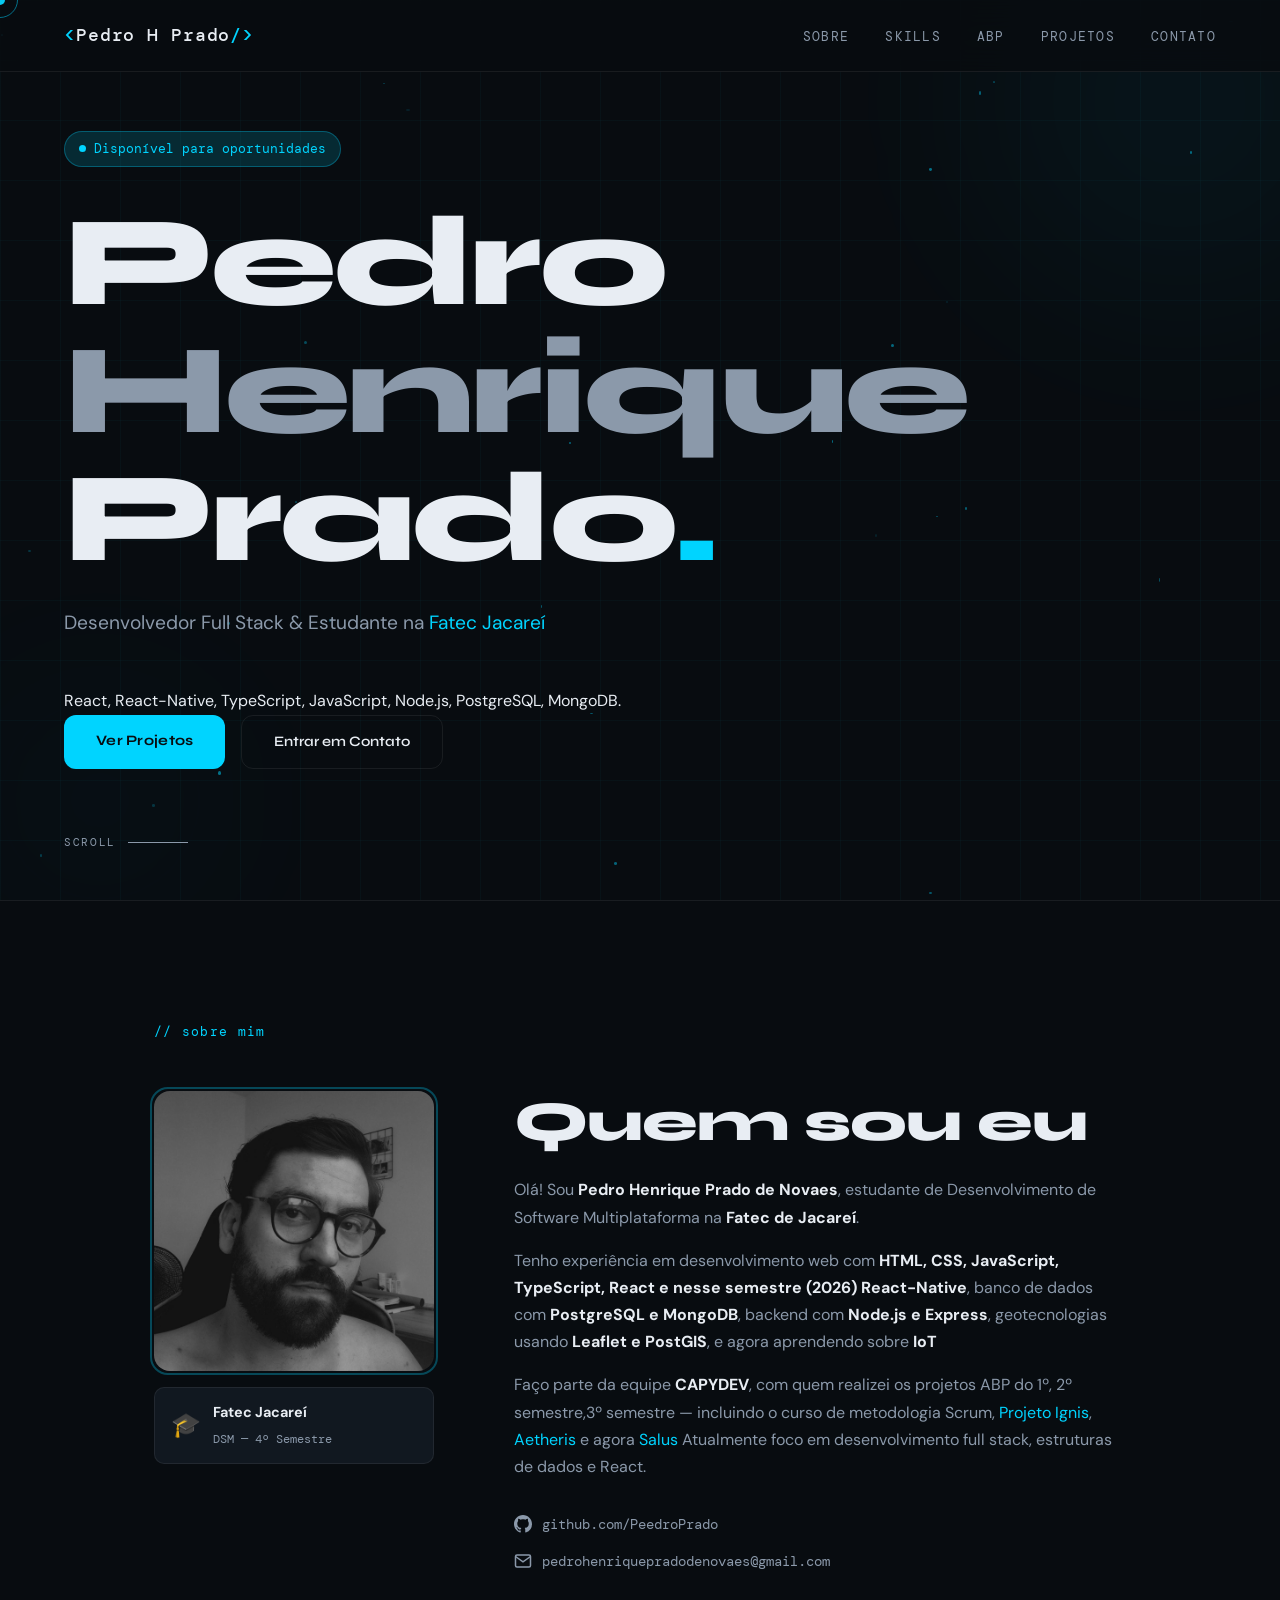
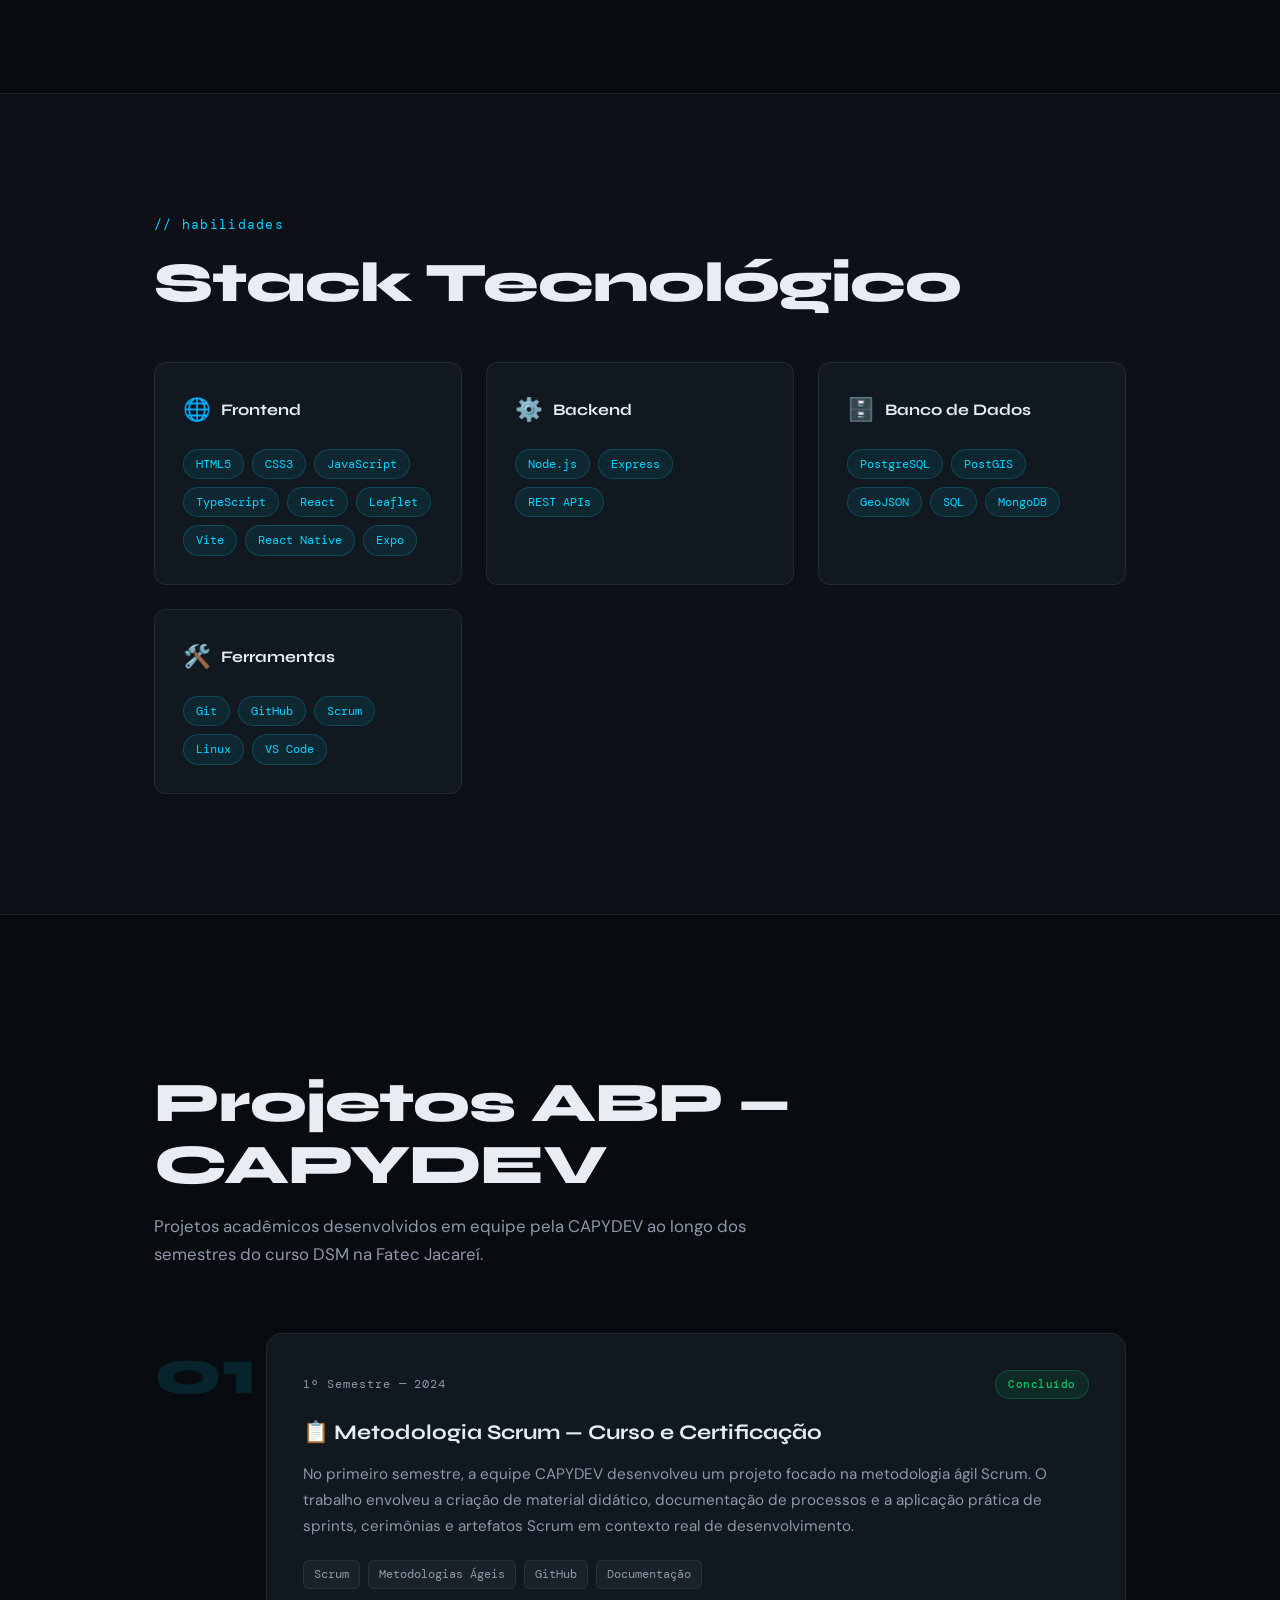
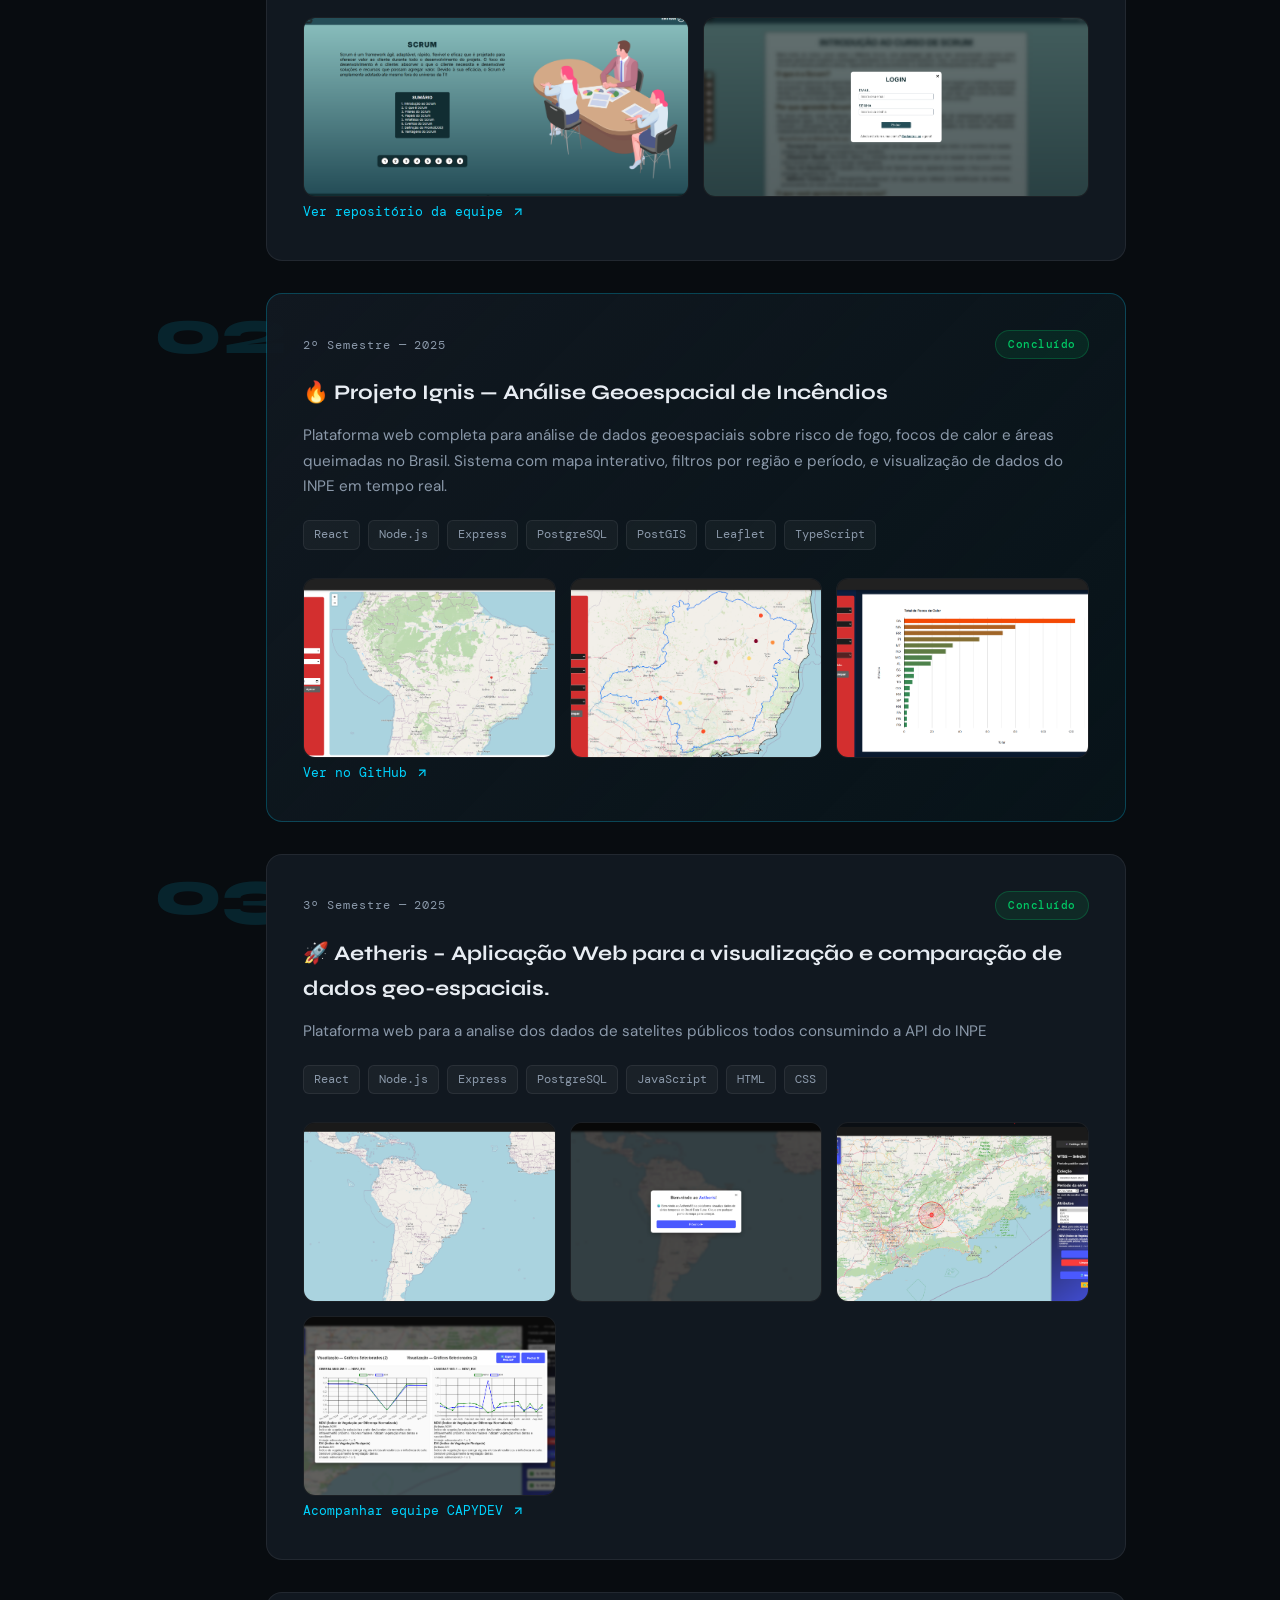
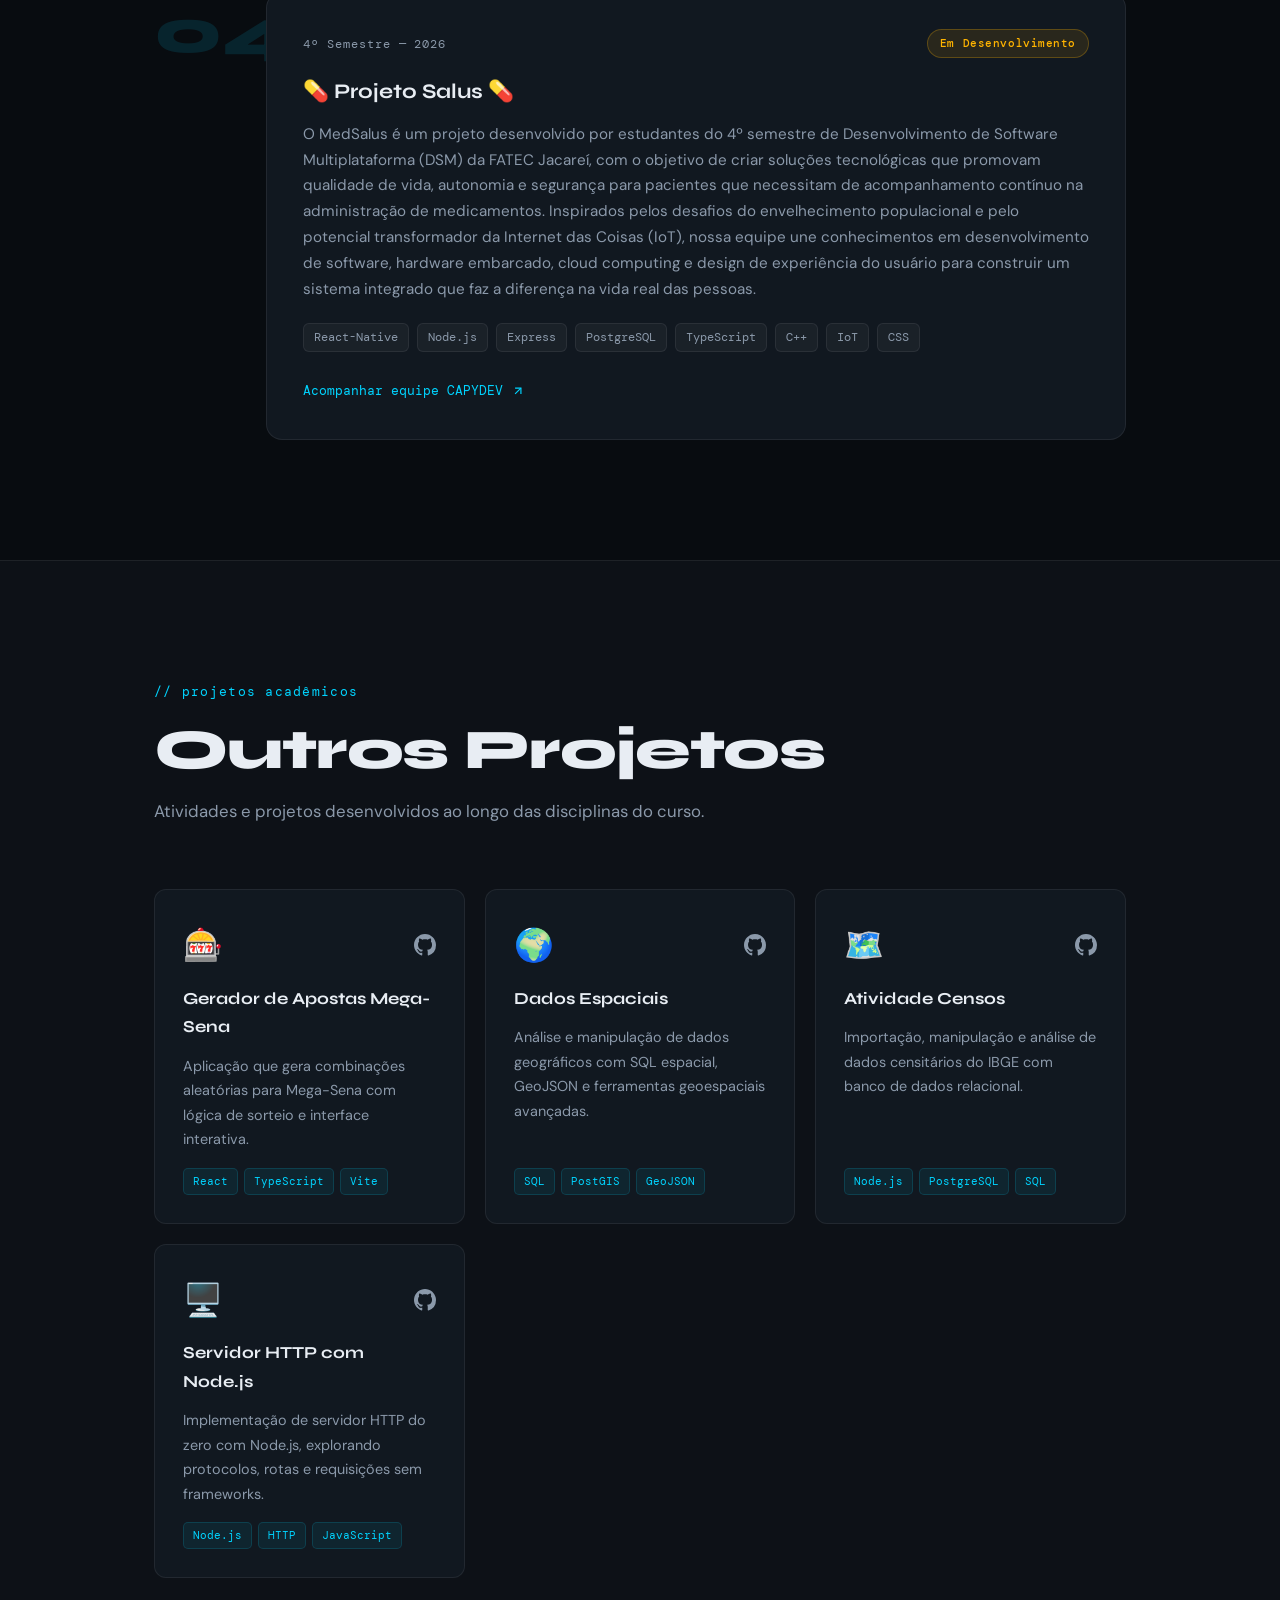
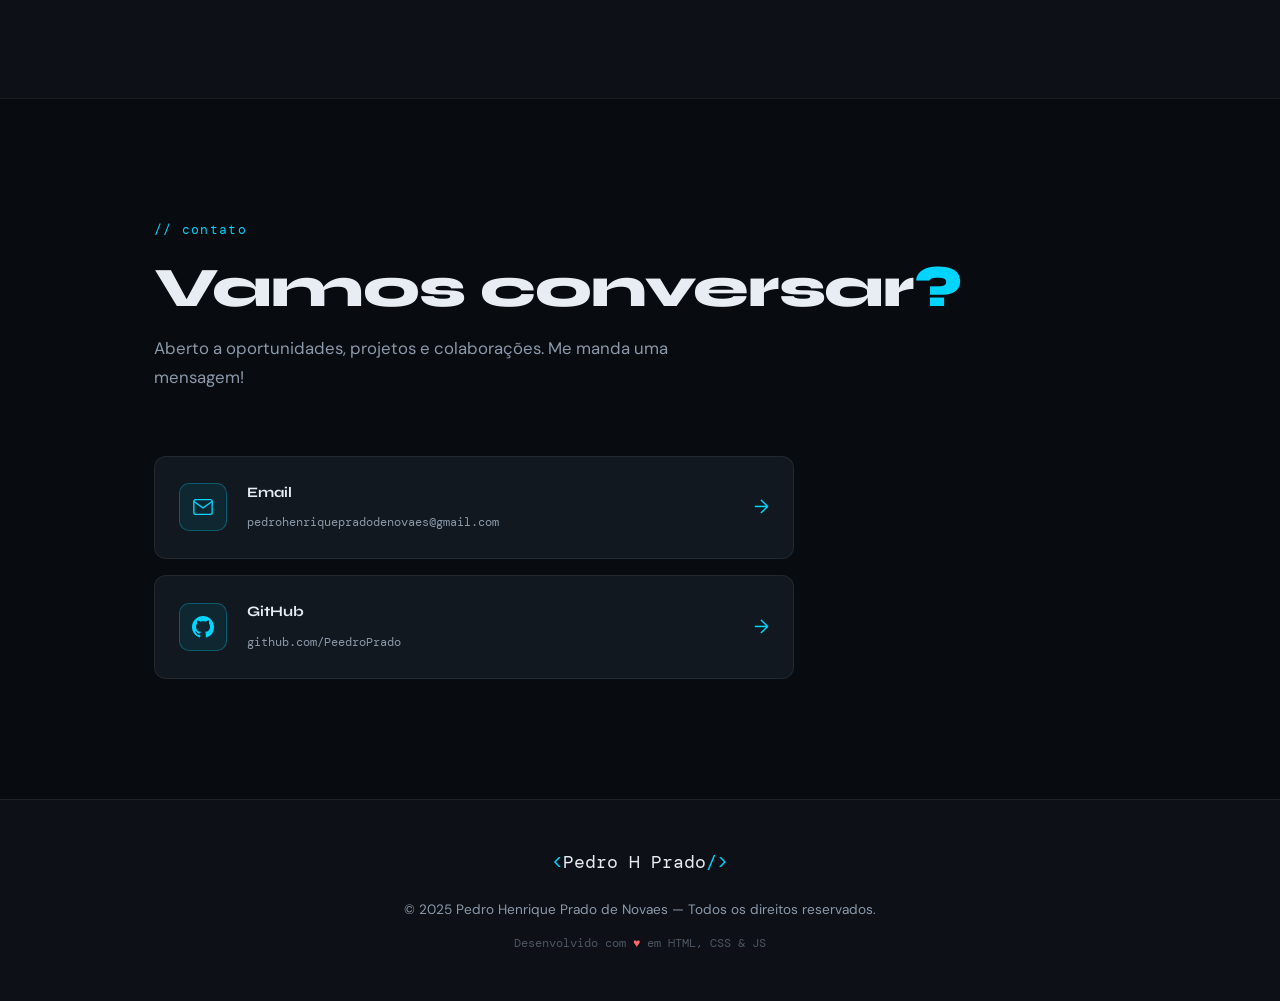
==== commit f1bd73d6: "Update index.html" ====
--- a/docs/index.html
+++ b/docs/index.html
@@ -79,7 +79,7 @@
             <div class="sobre-grid">
                 <div class="sobre-img-wrapper reveal">
                     <div class="img-frame">
-                        <img src="../imagens/pedro.jpg" alt="Pedro Henrique Prado" class="sobre-foto">
+                        <img src="imagens/pedro.jpg" alt="Pedro Henrique Prado" class="sobre-foto">
                         <div class="img-border"></div>
                     </div>
                     <div class="sobre-badge">
@@ -216,8 +216,8 @@
                             <span>Documentação</span>
                         </div>
                         <div class="abp-gallery">
-                                <img src="../imagens/capscrum1.PNG" alt="Projeto Scrum 1">
-                                <img src="../imagens/capyscrum2.PNG" alt="Projeto Scrum 2">
+                                <img src="imagens/capscrum1.PNG" alt="Projeto Scrum 1">
+                                <img src="imagens/capyscrum2.PNG" alt="Projeto Scrum 2">
                             </div>
                         <a href="https://github.com/PeedroPrado/Capydev---1DSM" target="_blank" class="abp-link">
                             Ver repositório da equipe
@@ -250,9 +250,9 @@
                             <span>TypeScript</span>
                         </div>
                         <div class="abp-gallery">
-                                <img src="../imagens/ignis.PNG" alt="Projeto Ignis">
-                                <img src="../imagens/ignis-um.png" alt="Mapa Ignis">
-                                <img src="../imagens/ignis-dois.png" alt="Gráfico Ignis">
+                                <img src="imagens/ignis.PNG" alt="Projeto Ignis">
+                                <img src="imagens/ignis-um.png" alt="Mapa Ignis">
+                                <img src="imagens/ignis-dois.png" alt="Gráfico Ignis">
                             </div>
                         <a href="https://github.com/PeedroPrado/Projeto-Ignis" target="_blank" class="abp-link">
                             Ver no GitHub
@@ -283,10 +283,10 @@
                             <span>CSS</span>
                         </div>
                         <div class="abp-gallery">
-                                <img src="../imagens/aetheris-um.png" alt="Aetheris 1">
-                                <img src="../imagens/aetheris-dois.png" alt="Aetheris 2">
-                                <img src="../imagens/aetheris-tres.png" alt="Aetheris 3">
-                                <img src="../imagens/aetheris-quatro.png" alt="Aetheris 4">
+                                <img src="imagens/aetheris-um.png" alt="Aetheris 1">
+                                <img src="imagens/aetheris-dois.png" alt="Aetheris 2">
+                                <img src="imagens/aetheris-tres.png" alt="Aetheris 3">
+                                <img src="imagens/aetheris-quatro.png" alt="Aetheris 4">
                             </div>
                         <a href="https://github.com/PeedroPrado/Projeto-Aetheris/" target="_blank" class="abp-link">
                             Acompanhar equipe CAPYDEV
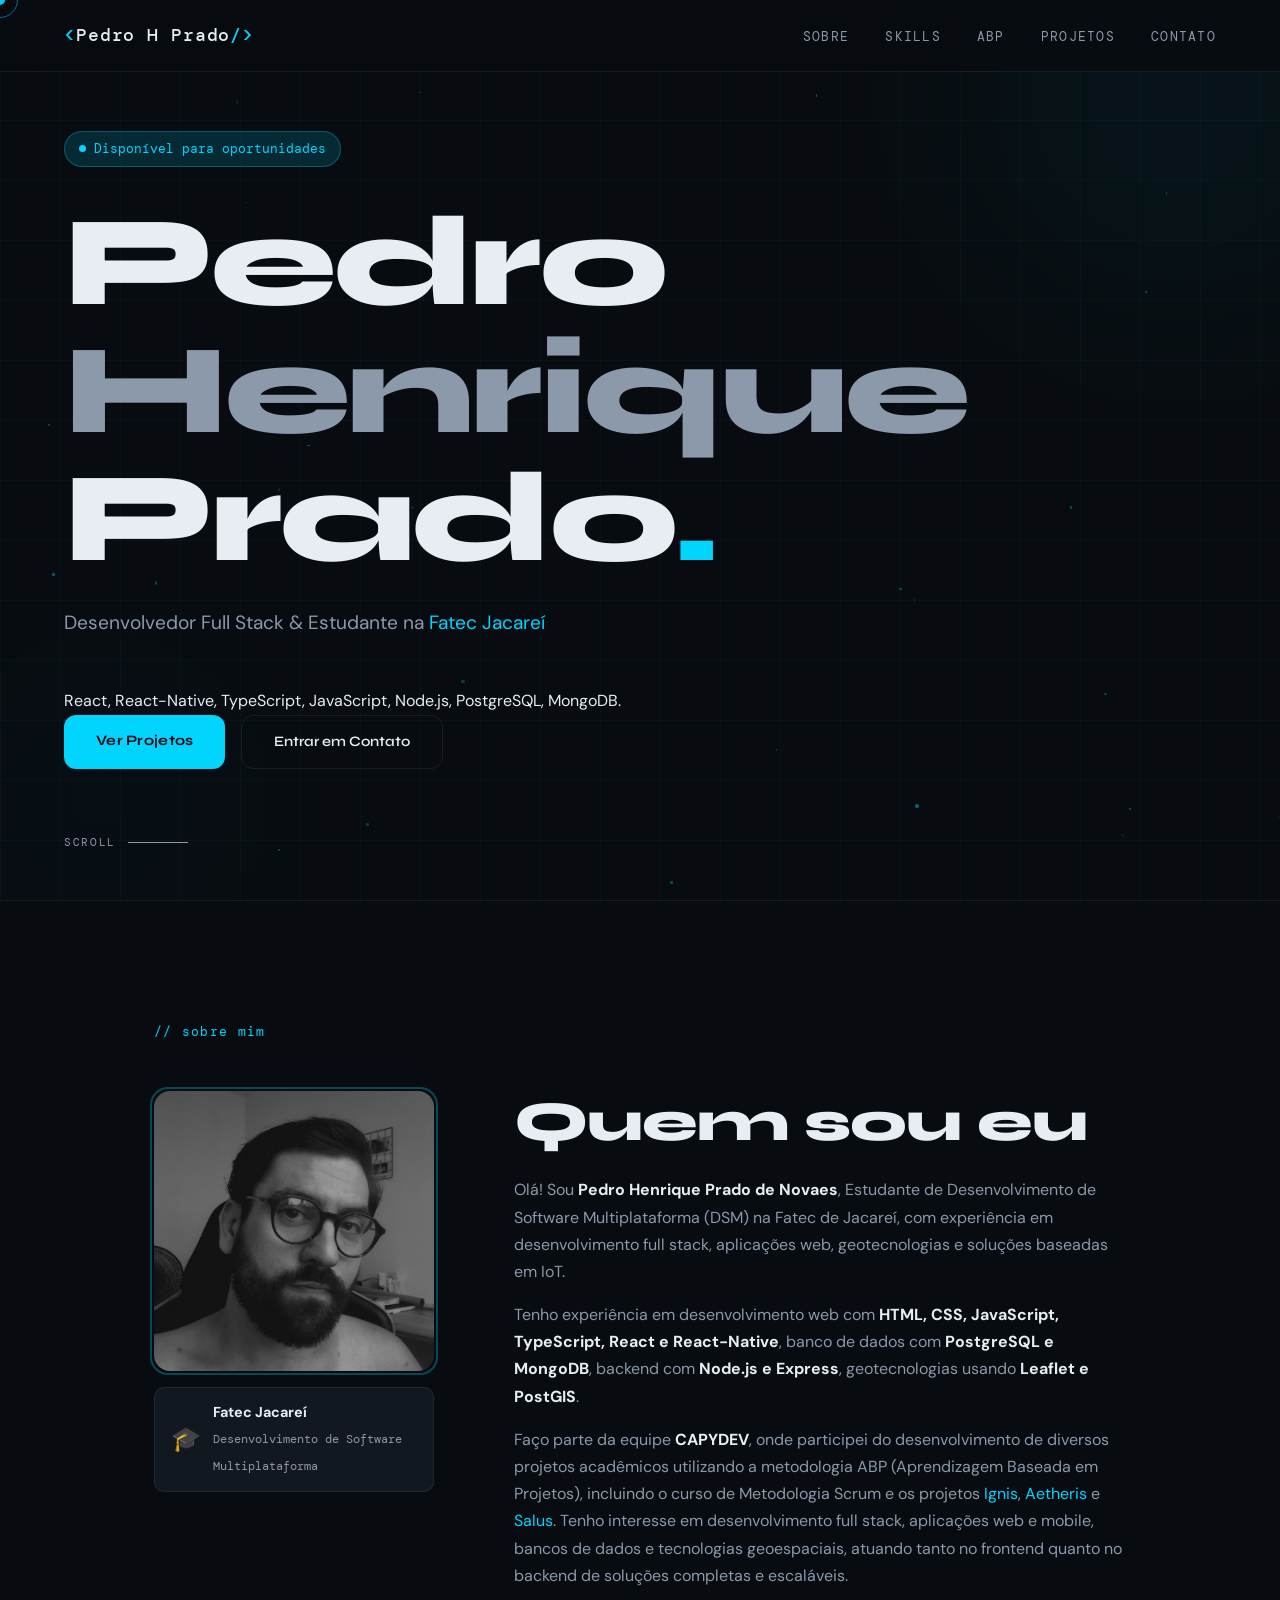
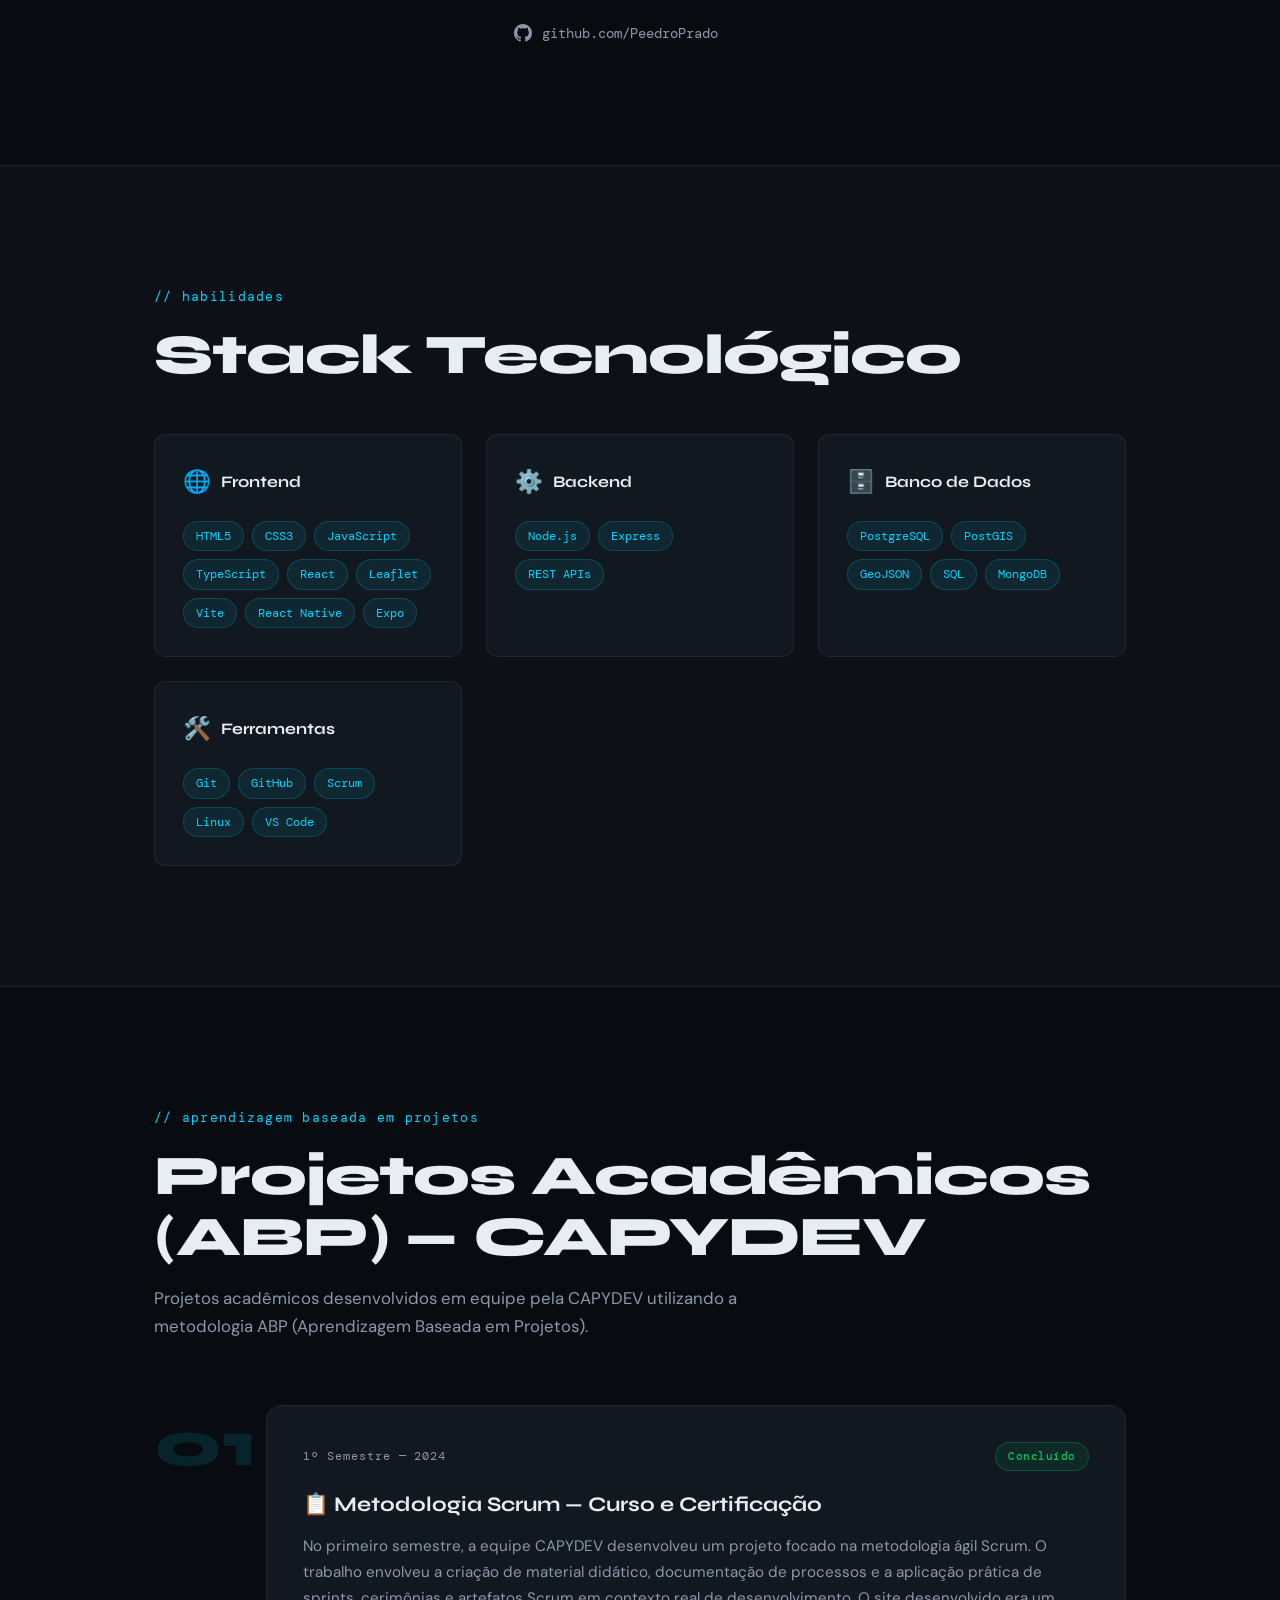
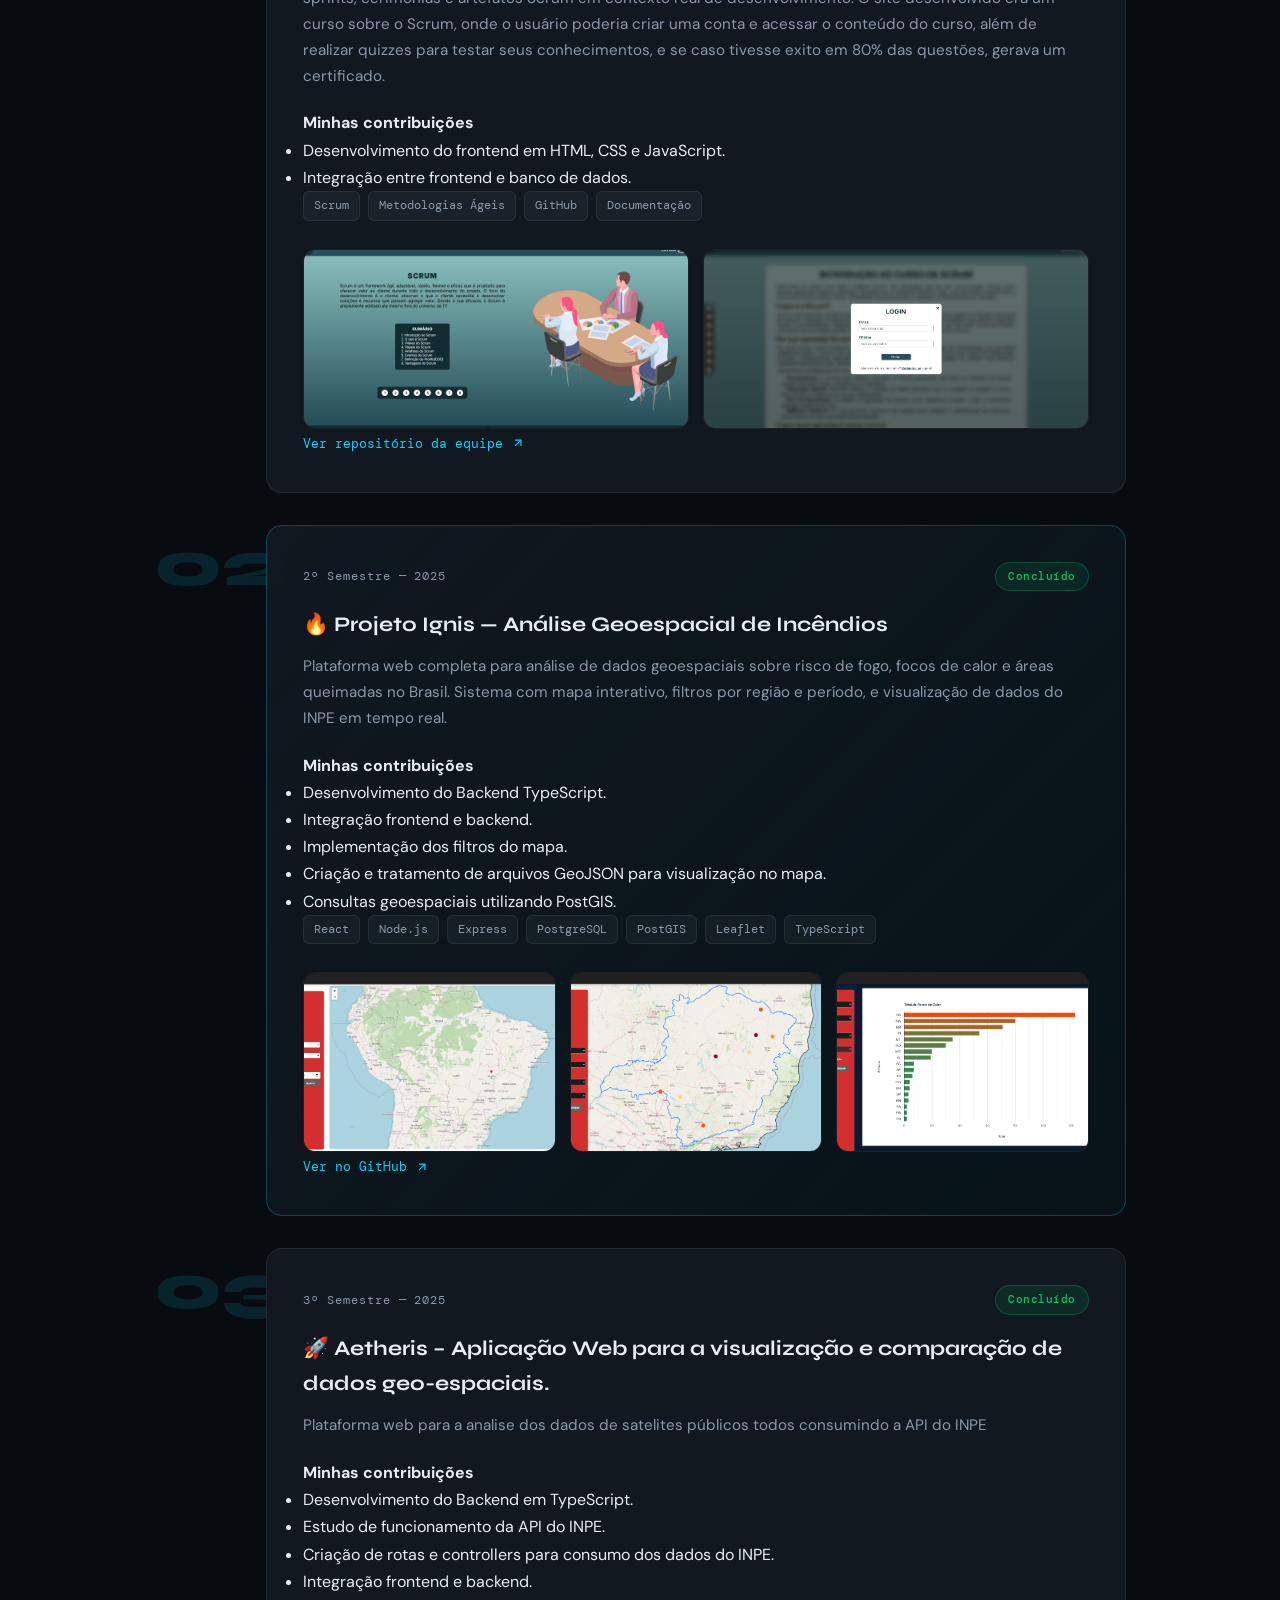
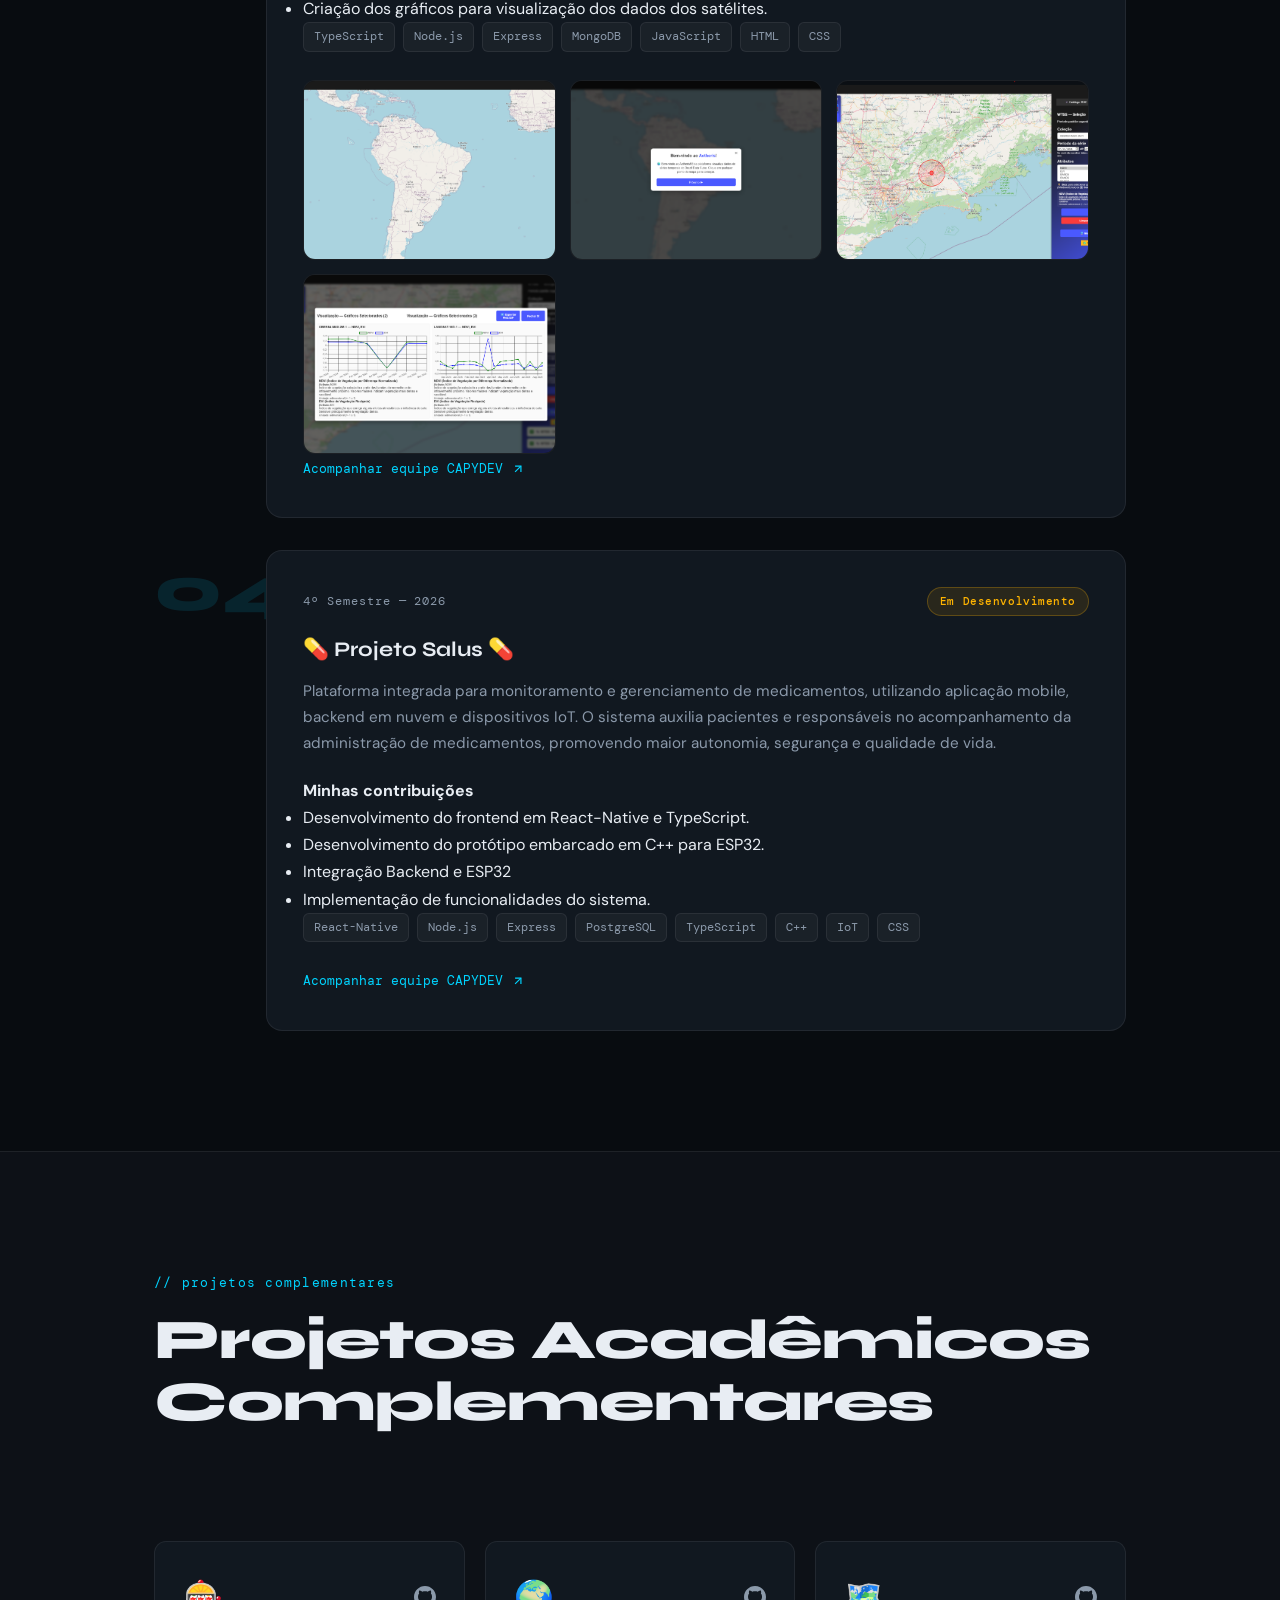
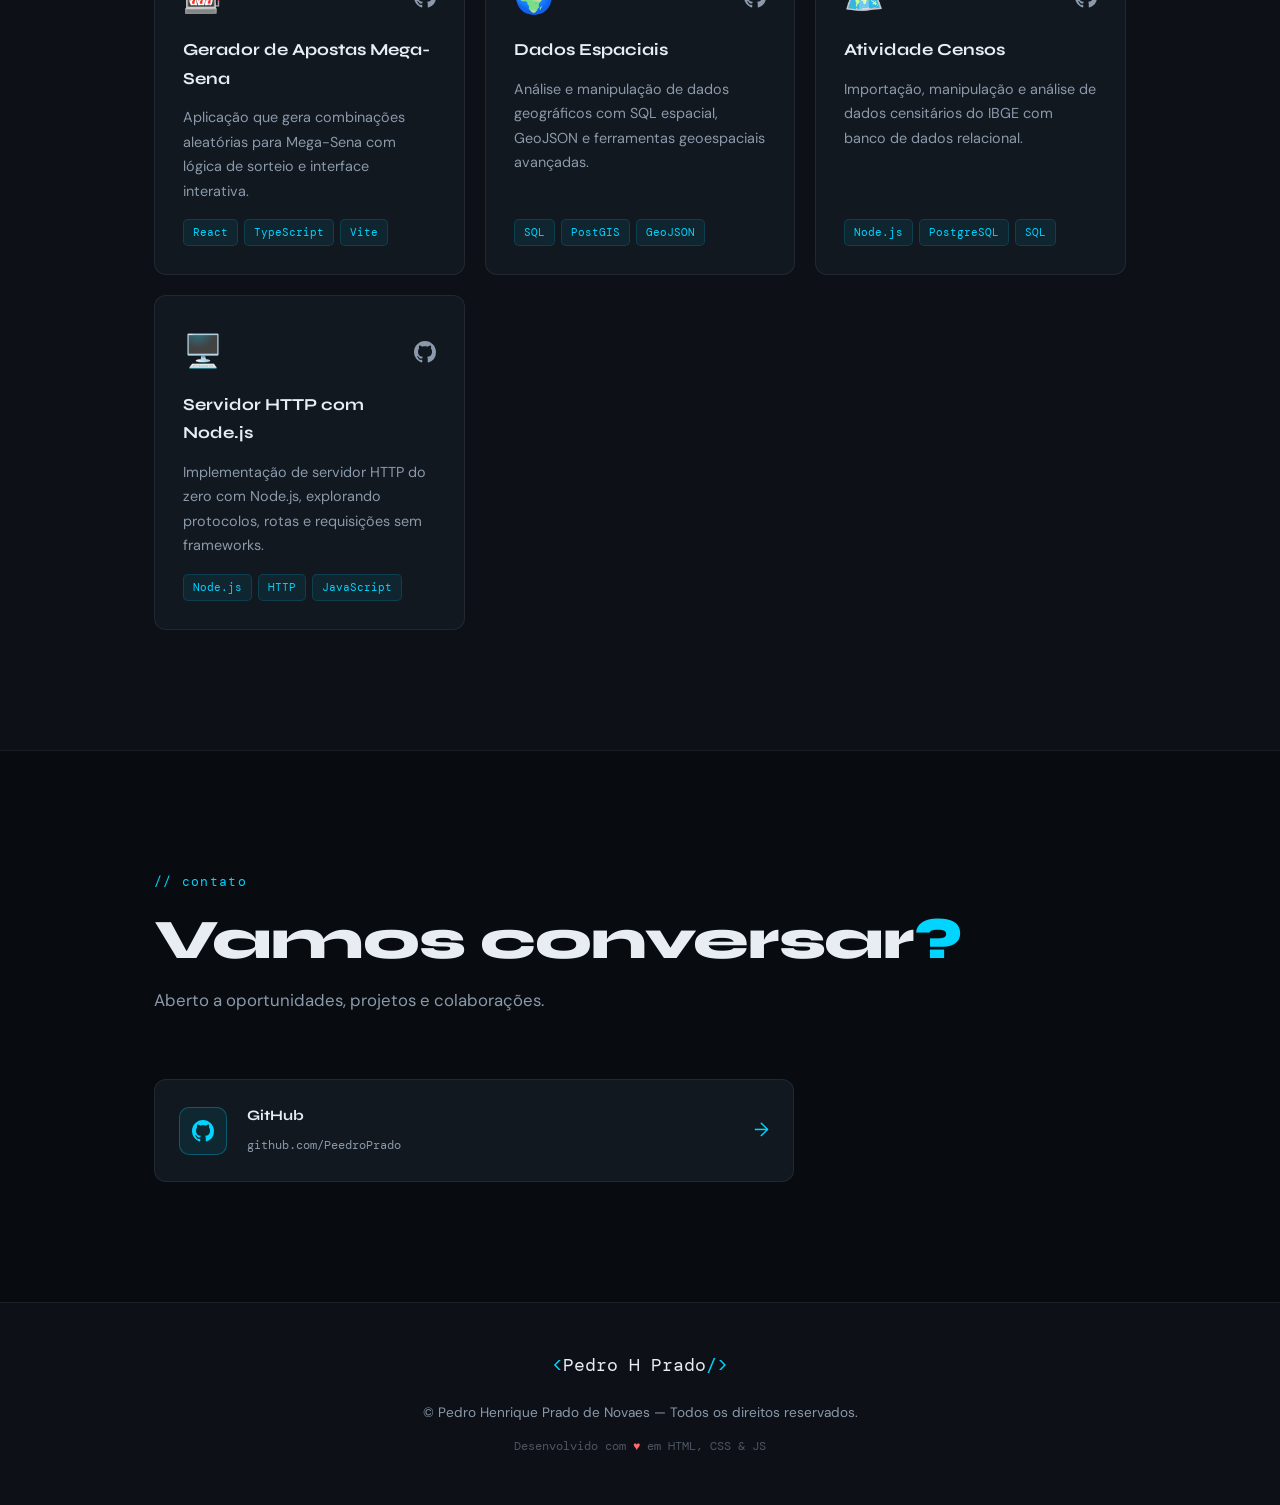
==== commit 819d832d: "correção do portifólio" ====
--- a/docs/index.html
+++ b/docs/index.html
@@ -86,34 +86,29 @@
                         <span class="badge-icon">🎓</span>
                         <div>
                             <strong>Fatec Jacareí</strong>
-                            <small>DSM — 4º Semestre</small>
+                            <small>Desenvolvimento de Software Multiplataforma</small>
                         </div>
                     </div>
                 </div>
                 <div class="sobre-text reveal">
                     <h2 class="section-title">Quem sou eu</h2>
                     <p>
-                        Olá! Sou <strong>Pedro Henrique Prado de Novaes</strong>, estudante de 
-                        Desenvolvimento de Software Multiplataforma na <strong>Fatec de Jacareí</strong>.
+                        Olá! Sou <strong>Pedro Henrique Prado de Novaes</strong>, Estudante de Desenvolvimento de Software Multiplataforma (DSM) na Fatec de Jacareí, com experiência em desenvolvimento full stack, aplicações web, geotecnologias e soluções baseadas em IoT.
                     </p>
                     <p>
-                        Tenho experiência em desenvolvimento web com <strong>HTML, CSS, JavaScript, TypeScript, React e nesse semestre (2026) React-Native</strong>, 
+                        Tenho experiência em desenvolvimento web com <strong>HTML, CSS, JavaScript, TypeScript, React e React-Native</strong>, 
                         banco de dados com <strong>PostgreSQL e MongoDB</strong>, backend com <strong>Node.js e Express</strong>, 
-                        geotecnologias usando <strong>Leaflet e PostGIS</strong>, e agora aprendendo sobre <strong>IoT</strong>
+                        geotecnologias usando <strong>Leaflet e PostGIS</strong>.
                     </p>
                     <p>
-                        Faço parte da equipe <strong>CAPYDEV</strong>, com quem realizei os projetos ABP do 
-                        1º, 2º semestre,3º semestre — incluindo o curso de metodologia Scrum, <em>Projeto Ignis</em>, <em>Aetheris</em> e agora <em>Salus</em>
-                        Atualmente foco em desenvolvimento full stack, estruturas de dados e React.
-                    </p>
+    Faço parte da equipe <strong>CAPYDEV</strong>, onde participei do desenvolvimento de diversos projetos acadêmicos utilizando a metodologia ABP (Aprendizagem Baseada em Projetos), incluindo o curso de Metodologia Scrum e os projetos <em>Ignis</em>, <em>Aetheris</em> e <em>Salus</em>.
+
+    Tenho interesse em desenvolvimento full stack, aplicações web e mobile, bancos de dados e tecnologias geoespaciais, atuando tanto no frontend quanto no backend de soluções completas e escaláveis.
+</p>
                     <div class="sobre-links">
                         <a href="https://github.com/PeedroPrado" target="_blank" class="icon-link">
                             <svg viewBox="0 0 24 24" fill="currentColor"><path d="M12 0C5.37 0 0 5.37 0 12c0 5.31 3.435 9.795 8.205 11.385.6.105.825-.255.825-.57 0-.285-.015-1.23-.015-2.235-3.015.555-3.795-.735-4.035-1.41-.135-.345-.72-1.41-1.23-1.695-.42-.225-1.02-.78-.015-.795.945-.015 1.62.87 1.845 1.23 1.08 1.815 2.805 1.305 3.495.99.105-.78.42-1.305.765-1.605-2.67-.3-5.46-1.335-5.46-5.925 0-1.305.465-2.385 1.23-3.225-.12-.3-.54-1.53.12-3.18 0 0 1.005-.315 3.3 1.23.96-.27 1.98-.405 3-.405s2.04.135 3 .405c2.295-1.56 3.3-1.23 3.3-1.23.66 1.65.24 2.88.12 3.18.765.84 1.23 1.905 1.23 3.225 0 4.605-2.805 5.625-5.475 5.925.435.375.81 1.095.81 2.22 0 1.605-.015 2.895-.015 3.3 0 .315.225.69.825.57A12.02 12.02 0 0024 12c0-6.63-5.37-12-12-12z"/></svg>
                             github.com/PeedroPrado
-                        </a>
-                        <a href="mailto:pedrohenriquepradodenovaes@gmail.com" class="icon-link">
-                            <svg viewBox="0 0 24 24" fill="none" stroke="currentColor" stroke-width="2"><path d="M4 4h16c1.1 0 2 .9 2 2v12c0 1.1-.9 2-2 2H4c-1.1 0-2-.9-2-2V6c0-1.1.9-2 2-2z"/><polyline points="22,6 12,13 2,6"/></svg>
-                            pedrohenriquepradodenovaes@gmail.com
                         </a>
                     </div>
                 </div>
@@ -190,8 +185,8 @@
     <section id="abp" class="section abp-section">
         <div class="container">
             <div class="section-label reveal">// aprendizagem baseada em projetos</div>
-            <h2 class="section-title reveal">Projetos ABP — CAPYDEV</h2>
-            <p class="section-desc reveal">Projetos acadêmicos desenvolvidos em equipe pela CAPYDEV ao longo dos semestres do curso DSM na Fatec Jacareí.</p>
+            <h2 class="section-title reveal">Projetos Acadêmicos (ABP) — CAPYDEV</h2>
+            <p class="section-desc reveal">Projetos acadêmicos desenvolvidos em equipe pela CAPYDEV utilizando a metodologia ABP (Aprendizagem Baseada em Projetos).</p>
 
             <div class="abp-timeline">
 
@@ -207,8 +202,16 @@
                         <p class="abp-desc">
                             No primeiro semestre, a equipe CAPYDEV desenvolveu um projeto focado na metodologia ágil Scrum. 
                             O trabalho envolveu a criação de material didático, documentação de processos e a aplicação prática 
-                            de sprints, cerimônias e artefatos Scrum em contexto real de desenvolvimento.
+                            de sprints, cerimônias e artefatos Scrum em contexto real de desenvolvimento. O site desenvolvido era um curso
+                            sobre o Scrum, onde o usuário poderia criar uma conta e acessar o conteúdo do curso, além de realizar quizzes para testar seus conhecimentos, e se caso tivesse exito em 80% das questões, gerava um certificado.
                         </p>
+                        <div class="abp-contribution">
+                            <h4>Minhas contribuições</h4>
+                            <ul>
+                                <li>Desenvolvimento do frontend em HTML, CSS e JavaScript.</li>
+                                <li>Integração entre frontend e banco de dados.</li>
+                            </ul>
+                        </div>
                         <div class="abp-tech">
                             <span>Scrum</span>
                             <span>Metodologias Ágeis</span>
@@ -226,7 +229,7 @@
                     </div>
                 </div>
 
-                <!-- ABP 2 -->
+                
                 <div class="abp-item reveal">
                     <div class="abp-number">02</div>
                     <div class="abp-card abp-featured">
@@ -240,6 +243,16 @@
                             e áreas queimadas no Brasil. Sistema com mapa interativo, filtros por região e período, 
                             e visualização de dados do INPE em tempo real.
                         </p>
+                        <div class="abp-contribution">
+                            <h4>Minhas contribuições</h4>
+                            <ul>
+                                <li>Desenvolvimento do Backend TypeScript.</li>
+                                <li>Integração frontend e backend.</li>
+                                <li>Implementação dos filtros do mapa.</li>
+                                <li>Criação e tratamento de arquivos GeoJSON para visualização no mapa.</li>
+                                <li>Consultas geoespaciais utilizando PostGIS.</li>
+                            </ul>
+                        </div>
                         <div class="abp-tech">
                             <span>React</span>
                             <span>Node.js</span>
@@ -273,11 +286,21 @@
                         <p class="abp-desc">
                             Plataforma web para a analise dos dados de satelites públicos todos consumindo a API do INPE
                         </p>
+                        <div class="abp-contribution">
+    <h4>Minhas contribuições</h4>
+    <ul>
+        <li>Desenvolvimento do Backend em TypeScript.</li>
+        <li>Estudo de funcionamento da API do INPE.</li>
+        <li>Criação de rotas e controllers para consumo dos dados do INPE.</li>
+        <li>Integração frontend e backend.</li>
+        <li>Criação dos gráficos para visualização dos dados dos satélites.</li>
+    </ul>
+    </div>
                         <div class="abp-tech">
-                            <span>React</span>
+                            <span>TypeScript</span>
                             <span>Node.js</span>
                             <span>Express</span>
-                            <span>PostgreSQL</span>
+                            <span>MongoDB</span>
                             <span>JavaScript</span>
                             <span>HTML</span>
                             <span>CSS</span>
@@ -305,8 +328,20 @@
                         </div>
                         <h3 class="abp-title"> 💊 Projeto Salus 💊 </h3>
                         <p class="abp-desc">
-                            O MedSalus é um projeto desenvolvido por estudantes do 4º semestre de Desenvolvimento de Software Multiplataforma (DSM) da FATEC Jacareí, com o objetivo de criar soluções tecnológicas que promovam qualidade de vida, autonomia e segurança para pacientes que necessitam de acompanhamento contínuo na administração de medicamentos. Inspirados pelos desafios do envelhecimento populacional e pelo potencial transformador da Internet das Coisas (IoT), nossa equipe une conhecimentos em desenvolvimento de software, hardware embarcado, cloud computing e design de experiência do usuário para construir um sistema integrado que faz a diferença na vida real das pessoas.
-                        </p>
+    Plataforma integrada para monitoramento e gerenciamento de medicamentos,
+    utilizando aplicação mobile, backend em nuvem e dispositivos IoT.
+    O sistema auxilia pacientes e responsáveis no acompanhamento da administração
+    de medicamentos, promovendo maior autonomia, segurança e qualidade de vida.
+</p>
+                        <div class="abp-contribution">
+    <h4>Minhas contribuições</h4>
+    <ul>
+        <li>Desenvolvimento do frontend em React-Native e TypeScript.</li>
+        <li>Desenvolvimento do protótipo embarcado em C++ para ESP32.</li>
+        <li>Integração Backend e ESP32</li>
+        <li>Implementação de funcionalidades do sistema.</li>
+    </ul>
+</div>
                          <div class="abp-tech">
                             <span>React-Native</span>
                             <span>Node.js</span>
@@ -333,8 +368,8 @@
     <!-- Outros Projetos -->
     <section id="projetos" class="section projetos-section">
         <div class="container">
-            <div class="section-label reveal">// projetos acadêmicos</div>
-            <h2 class="section-title reveal">Outros Projetos</h2>
+        <div class="section-label reveal">// projetos complementares</div>
+        <h2 class="section-title reveal">Projetos Acadêmicos Complementares</h2>
             <p class="section-desc reveal">Atividades e projetos desenvolvidos ao longo das disciplinas do curso.</p>
 
             <div class="projetos-grid">
@@ -414,37 +449,43 @@
             </div>
         </div>
     </section>
-
-    <!-- Contato -->
-    <section id="contato" class="section contato-section">
-        <div class="container">
-            <div class="section-label reveal">// contato</div>
-            <h2 class="section-title reveal">Vamos conversar<span class="accent">?</span></h2>
-            <p class="section-desc reveal">Aberto a oportunidades, projetos e colaborações. Me manda uma mensagem!</p>
-            <div class="contato-cards reveal">
-                <a href="mailto:pedrohenriquepradodenovaes@gmail.com" class="contato-card">
-                    <div class="contato-icon">
-                        <svg viewBox="0 0 24 24" fill="none" stroke="currentColor" stroke-width="1.5"><path d="M4 4h16c1.1 0 2 .9 2 2v12c0 1.1-.9 2-2 2H4c-1.1 0-2-.9-2-2V6c0-1.1.9-2 2-2z"/><polyline points="22,6 12,13 2,6"/></svg>
-                    </div>
-                    <div>
-                        <strong>Email</strong>
-                        <span>pedrohenriquepradodenovaes@gmail.com</span>
-                    </div>
-                    <div class="contato-arrow">→</div>
-                </a>
-                <a href="https://github.com/PeedroPrado" target="_blank" class="contato-card">
-                    <div class="contato-icon">
-                        <svg viewBox="0 0 24 24" fill="currentColor"><path d="M12 0C5.37 0 0 5.37 0 12c0 5.31 3.435 9.795 8.205 11.385.6.105.825-.255.825-.57 0-.285-.015-1.23-.015-2.235-3.015.555-3.795-.735-4.035-1.41-.135-.345-.72-1.41-1.23-1.695-.42-.225-1.02-.78-.015-.795.945-.015 1.62.87 1.845 1.23 1.08 1.815 2.805 1.305 3.495.99.105-.78.42-1.305.765-1.605-2.67-.3-5.46-1.335-5.46-5.925 0-1.305.465-2.385 1.23-3.225-.12-.3-.54-1.53.12-3.18 0 0 1.005-.315 3.3 1.23.96-.27 1.98-.405 3-.405s2.04.135 3 .405c2.295-1.56 3.3-1.23 3.3-1.23.66 1.65.24 2.88.12 3.18.765.84 1.23 1.905 1.23 3.225 0 4.605-2.805 5.625-5.475 5.925.435.375.81 1.095.81 2.22 0 1.605-.015 2.895-.015 3.3 0 .315.225.69.825.57A12.02 12.02 0 0024 12c0-6.63-5.37-12-12-12z"/></svg>
-                    </div>
-                    <div>
-                        <strong>GitHub</strong>
-                        <span>github.com/PeedroPrado</span>
-                    </div>
-                    <div class="contato-arrow">→</div>
-                </a>
-            </div>
-        </div>
-    </section>
+                    <!-- Contato -->
+<section id="contato" class="section contato-section">
+    <div class="container">
+        <div class="section-label reveal">// contato</div>
+
+        <h2 class="section-title reveal">
+            Vamos conversar<span class="accent">?</span>
+        </h2>
+
+        <p class="section-desc reveal">
+            Aberto a oportunidades, projetos e colaborações.
+        </p>
+
+        <div class="contato-cards reveal">
+
+            <a href="https://github.com/PeedroPrado"
+               target="_blank"
+               class="contato-card">
+
+                <div class="contato-icon">
+                    <svg viewBox="0 0 24 24" fill="currentColor">
+                        <path d="M12 0C5.37 0 0 5.37 0 12c0 5.31 3.435 9.795 8.205 11.385.6.105.825-.255.825-.57 0-.285-.015-1.23-.015-2.235-3.015.555-3.795-.735-4.035-1.41-.135-.345-.72-1.41-1.23-1.695-.42-.225-1.02-.78-.015-.795.945-.015 1.62.87 1.845 1.23 1.08 1.815 2.805 1.305 3.495.99.105-.78.42-1.305.765-1.605-2.67-.3-5.46-1.335-5.46-5.925 0-1.305.465-2.385 1.23-3.225-.12-.3-.54-1.53.12-3.18 0 0 1.005-.315 3.3 1.23.96-.27 1.98-.405 3-.405s2.04.135 3 .405c2.295-1.56 3.3-1.23 3.3-1.23.66 1.65.24 2.88.12 3.18.765.84 1.23 1.905 1.23 3.225 0 4.605-2.805 5.625-5.475 5.925.435.375.81 1.095.81 2.22 0 1.605-.015 2.895-.015 3.3 0 .315.225.69.825.57A12.02 12.02 0 0024 12c0-6.63-5.37-12-12-12z"/>
+                    </svg>
+                </div>
+
+                <div>
+                    <strong>GitHub</strong>
+                    <span>github.com/PeedroPrado</span>
+                </div>
+
+                <div class="contato-arrow">→</div>
+
+            </a>
+
+        </div>
+    </div>
+</section>
 
     <!-- Footer -->
     <footer class="footer">
@@ -453,7 +494,7 @@
                 <div class="footer-logo">
                     <span class="logo-bracket">&lt;</span>Pedro H Prado<span class="logo-bracket">/&gt;</span>
                 </div>
-                <p>© 2025 Pedro Henrique Prado de Novaes — Todos os direitos reservados.</p>
+                <p>© Pedro Henrique Prado de Novaes — Todos os direitos reservados.</p>
                 <p class="footer-built">Desenvolvido com <span class="heart">♥</span> em HTML, CSS &amp; JS</p>
             </div>
         </div>
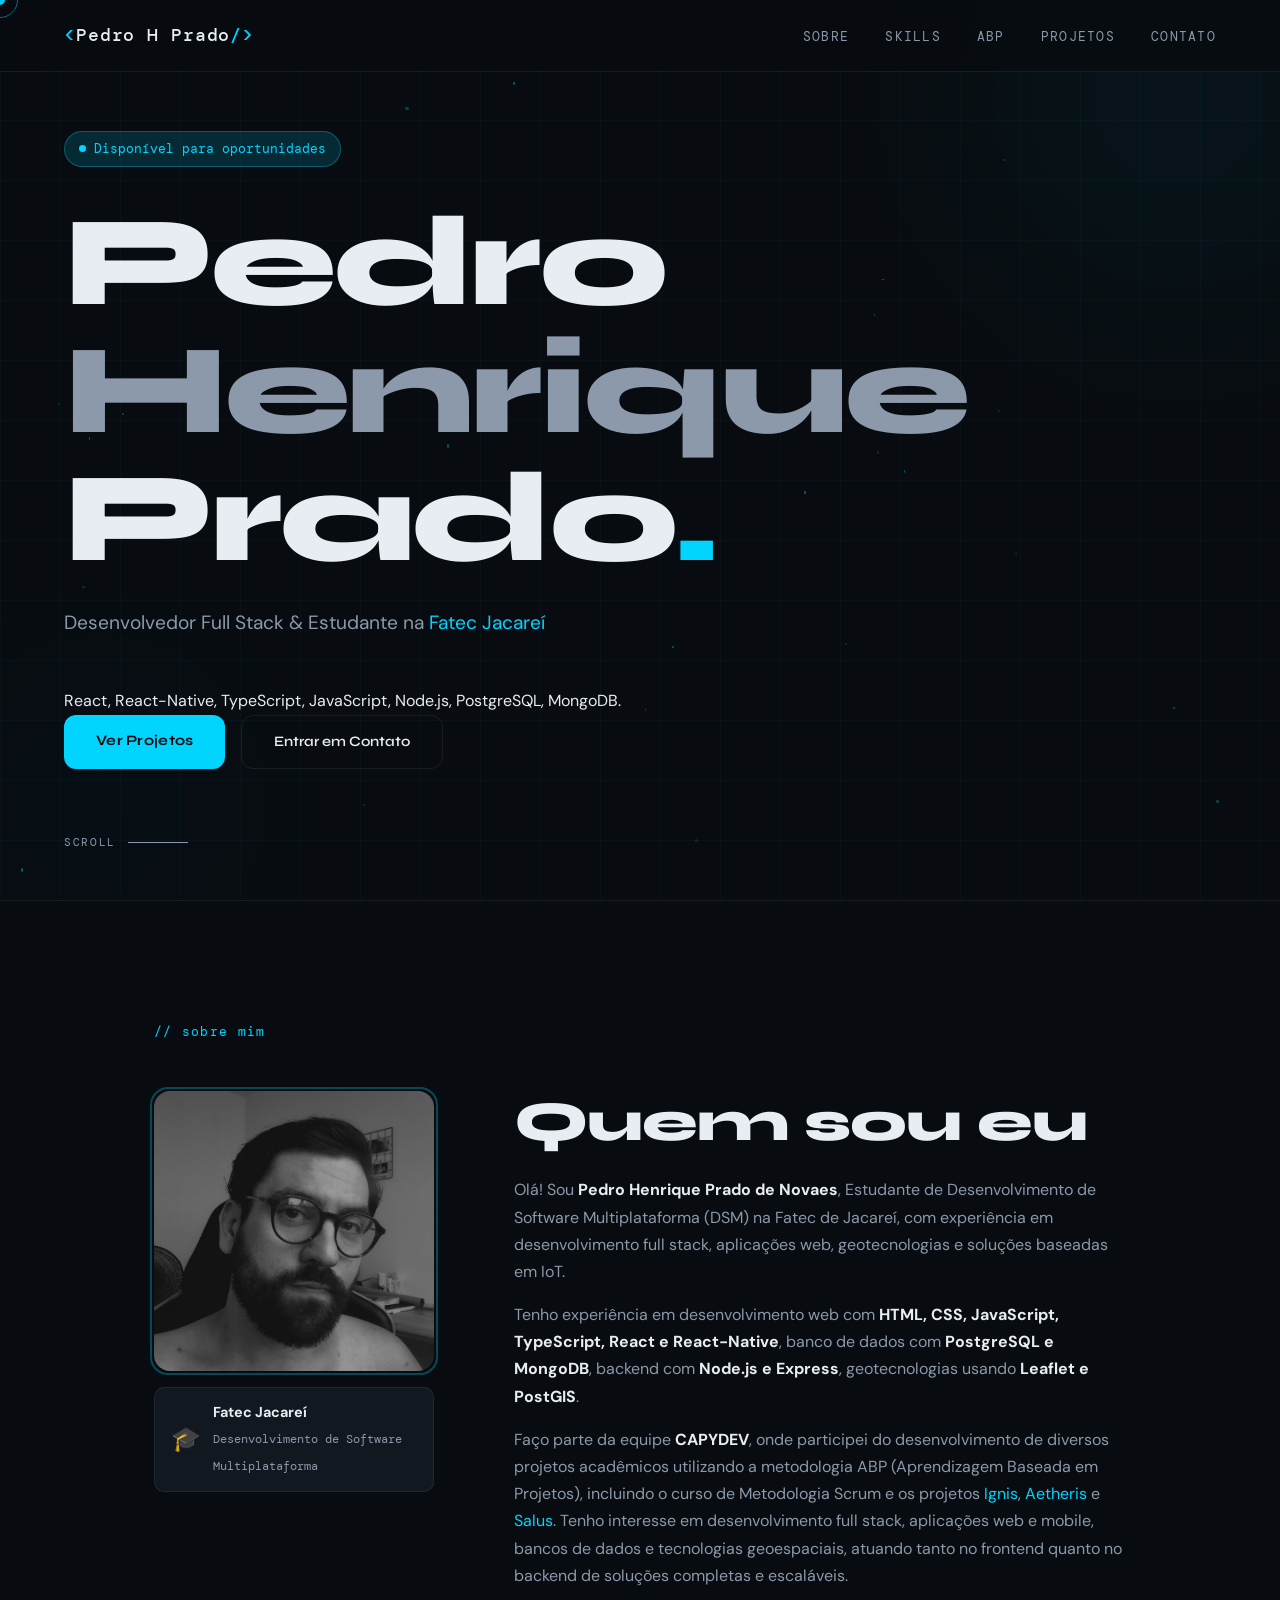
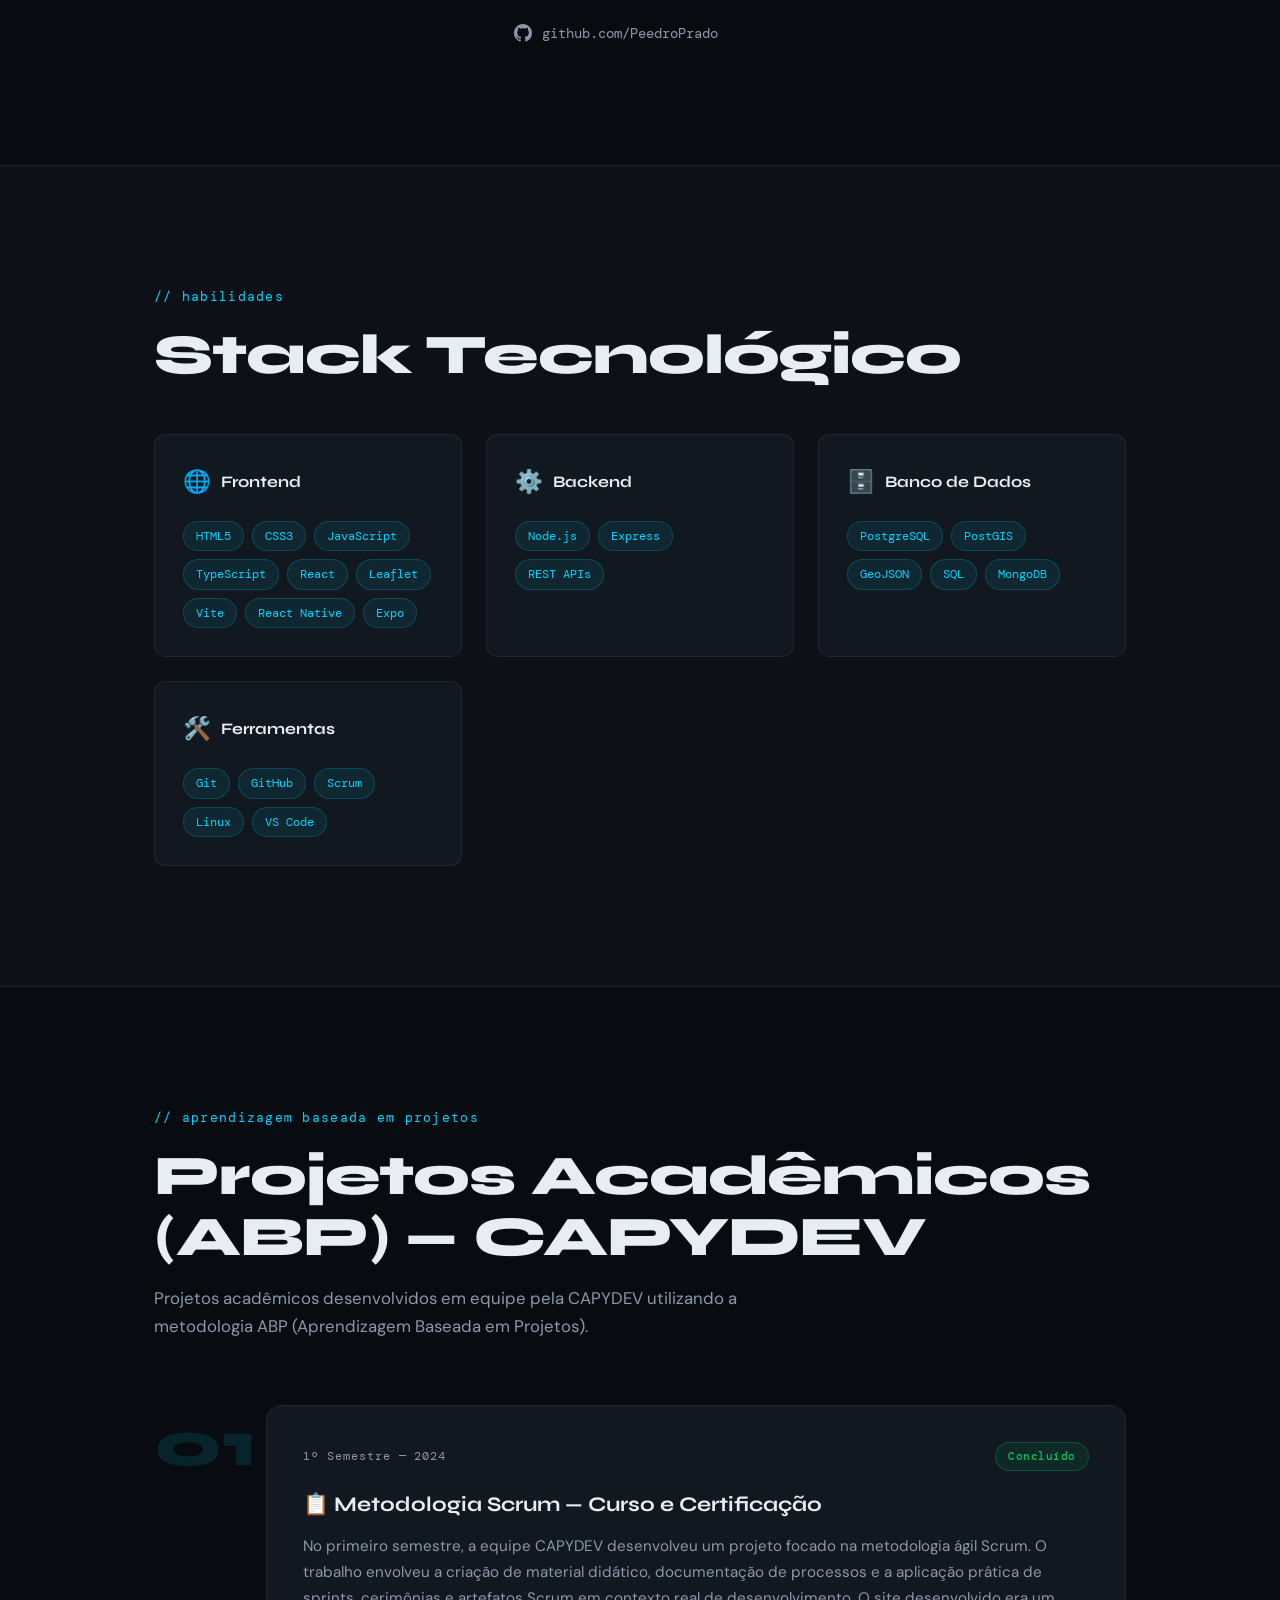
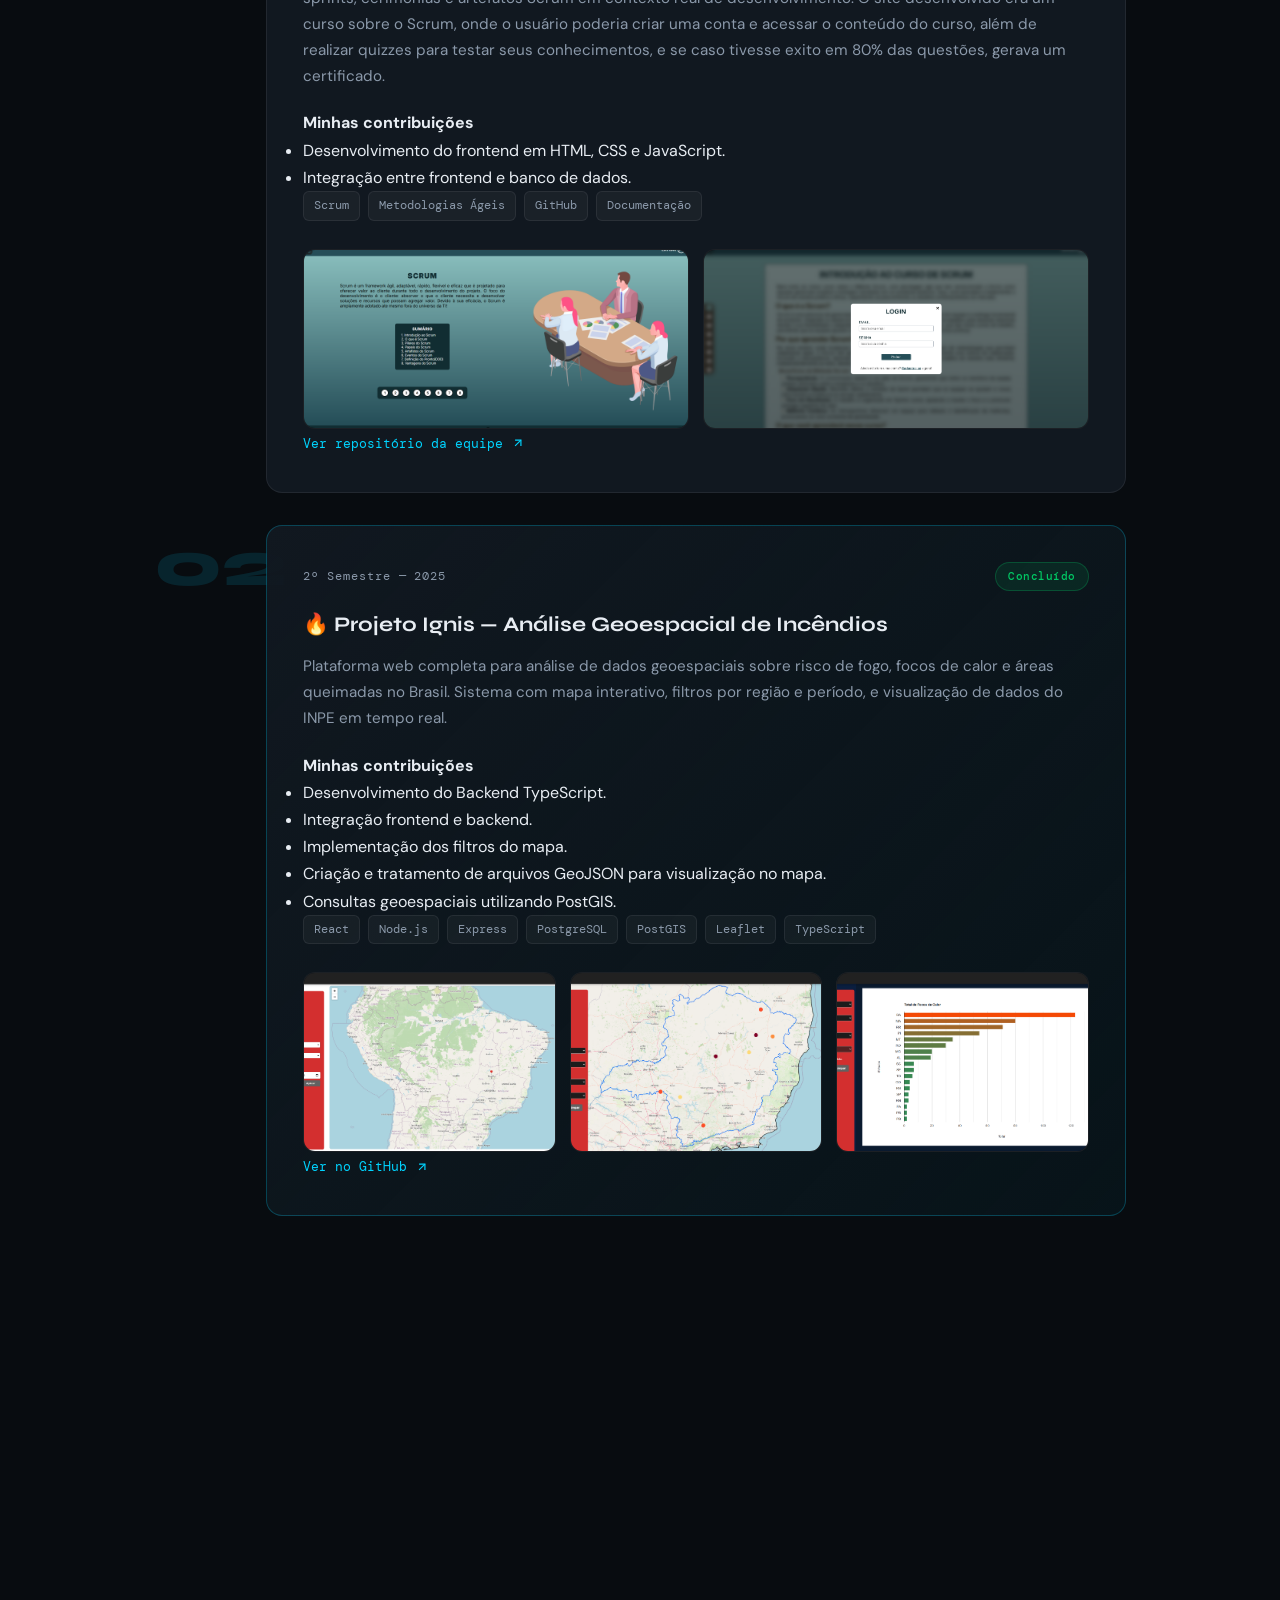
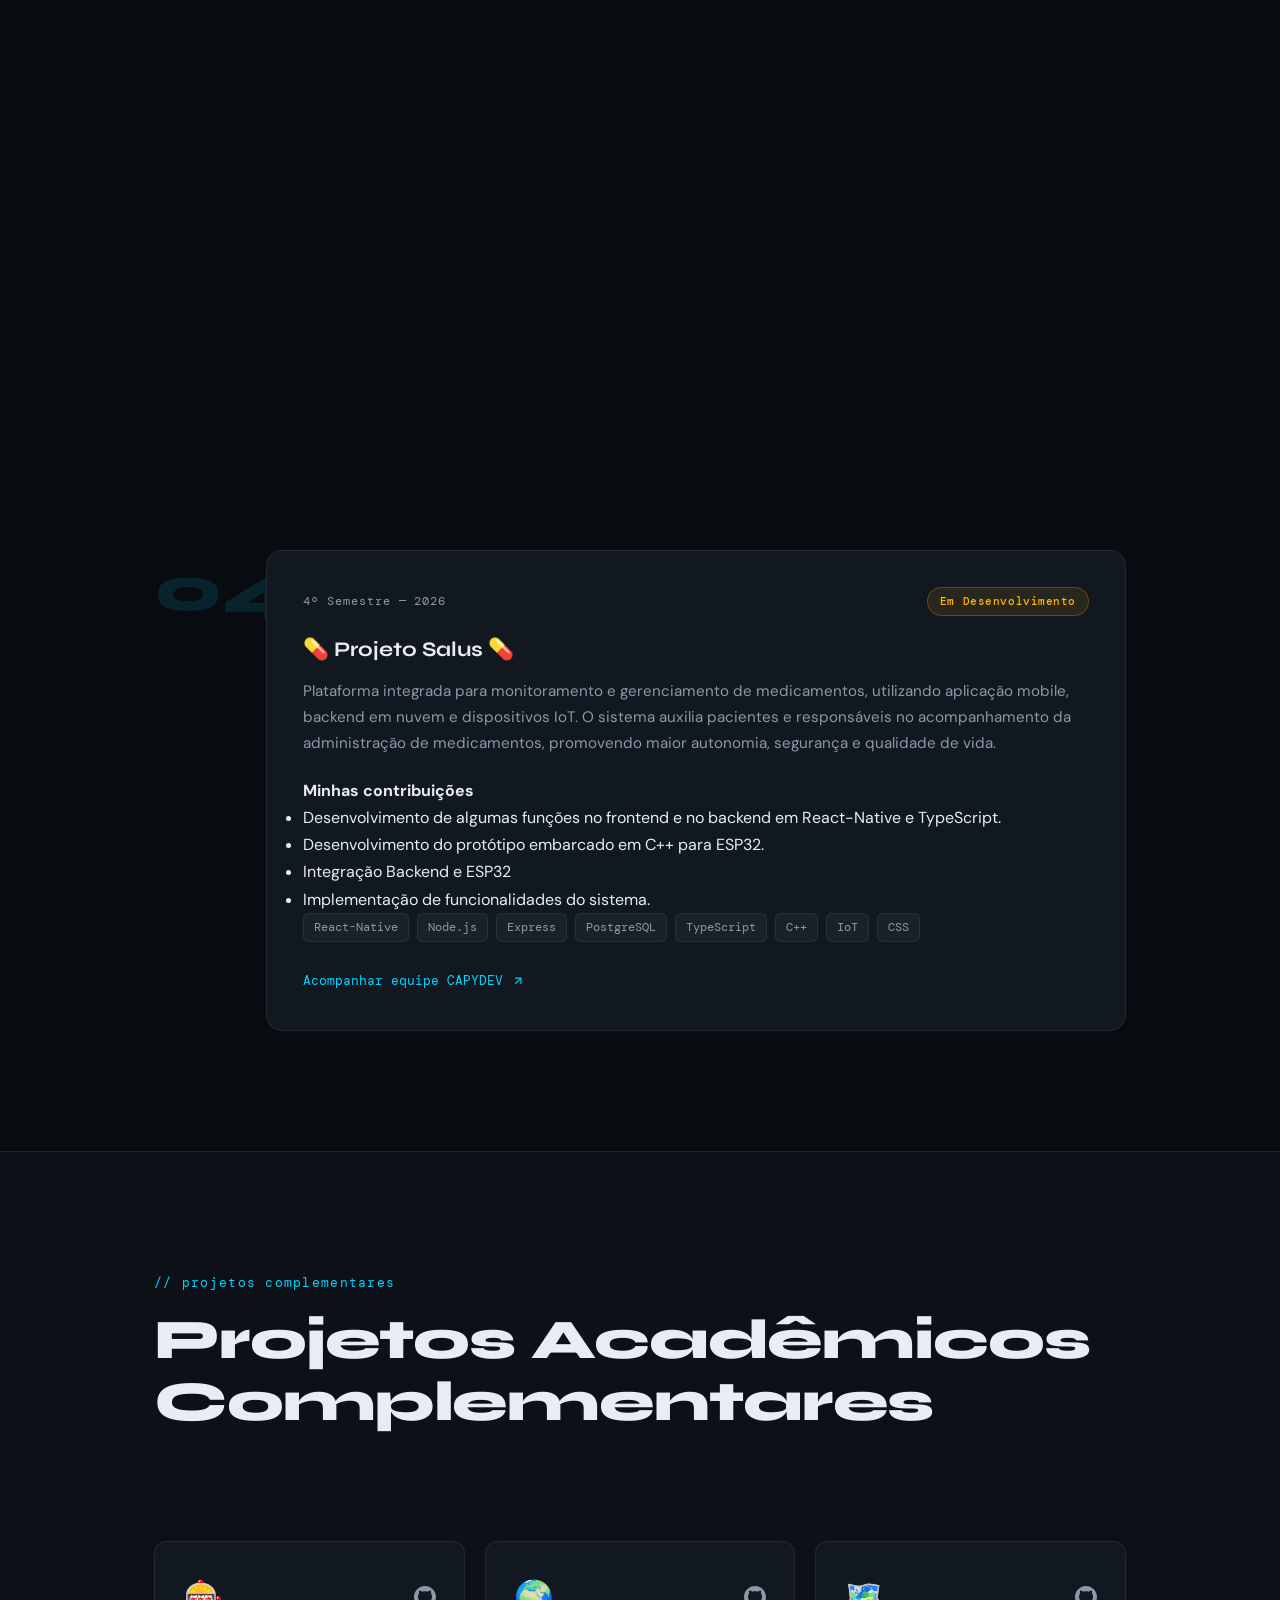
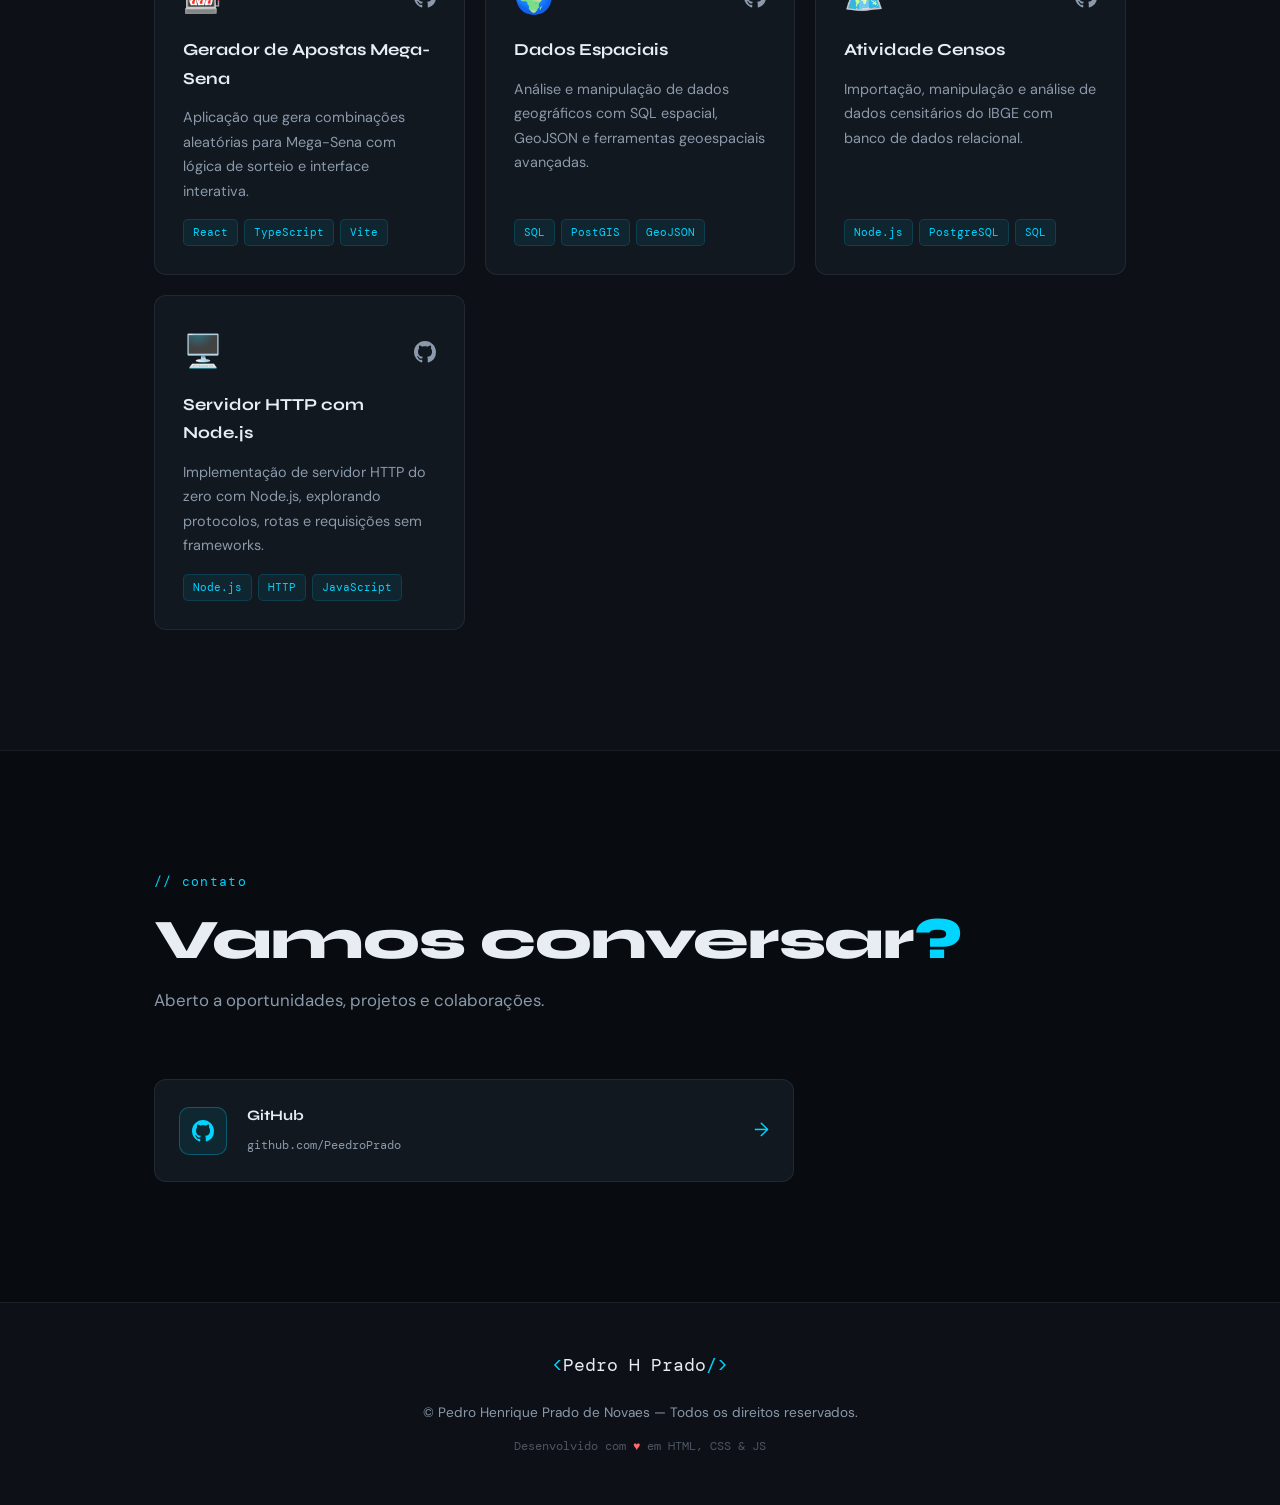
==== commit 5a5783cf: "Update index.html" ====
--- a/docs/index.html
+++ b/docs/index.html
@@ -336,7 +336,7 @@
                         <div class="abp-contribution">
     <h4>Minhas contribuições</h4>
     <ul>
-        <li>Desenvolvimento do frontend em React-Native e TypeScript.</li>
+        <li>Desenvolvimento de algumas funções no frontend e no backend em React-Native e TypeScript.</li>
         <li>Desenvolvimento do protótipo embarcado em C++ para ESP32.</li>
         <li>Integração Backend e ESP32</li>
         <li>Implementação de funcionalidades do sistema.</li>
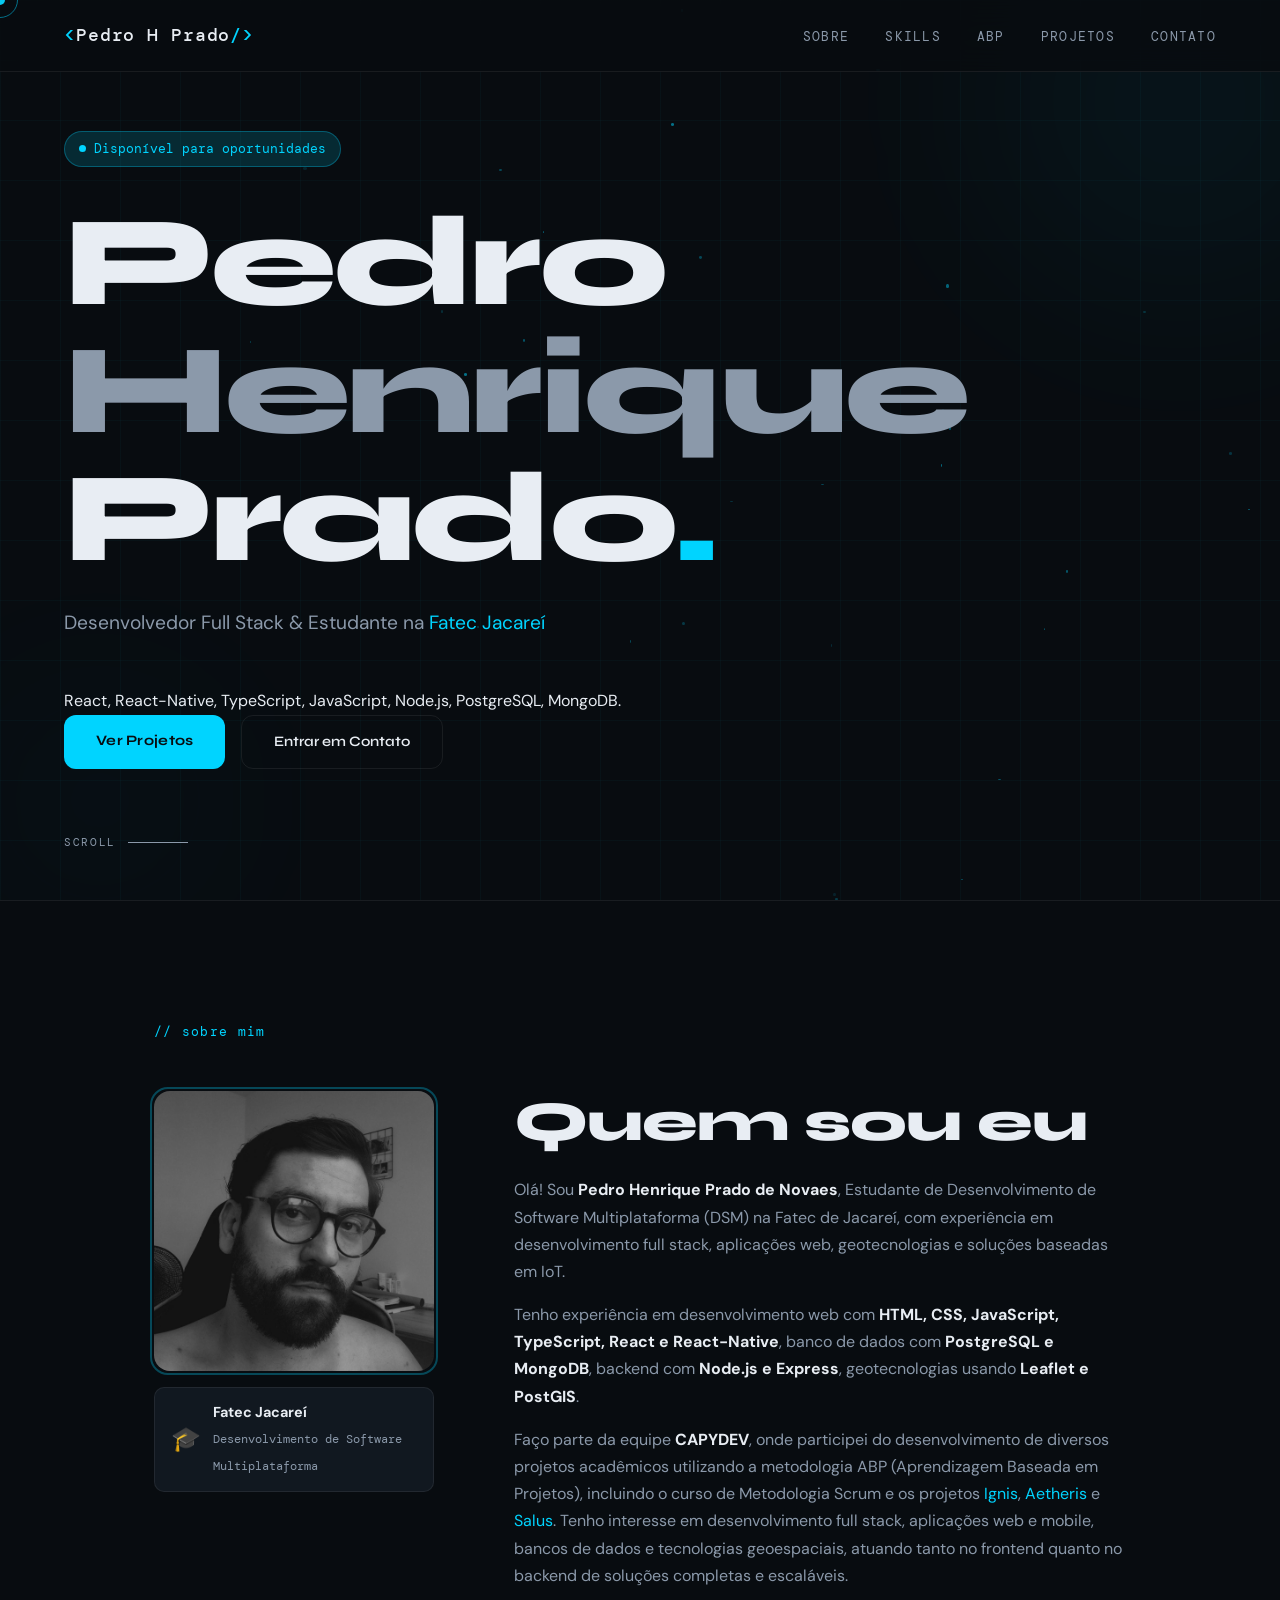
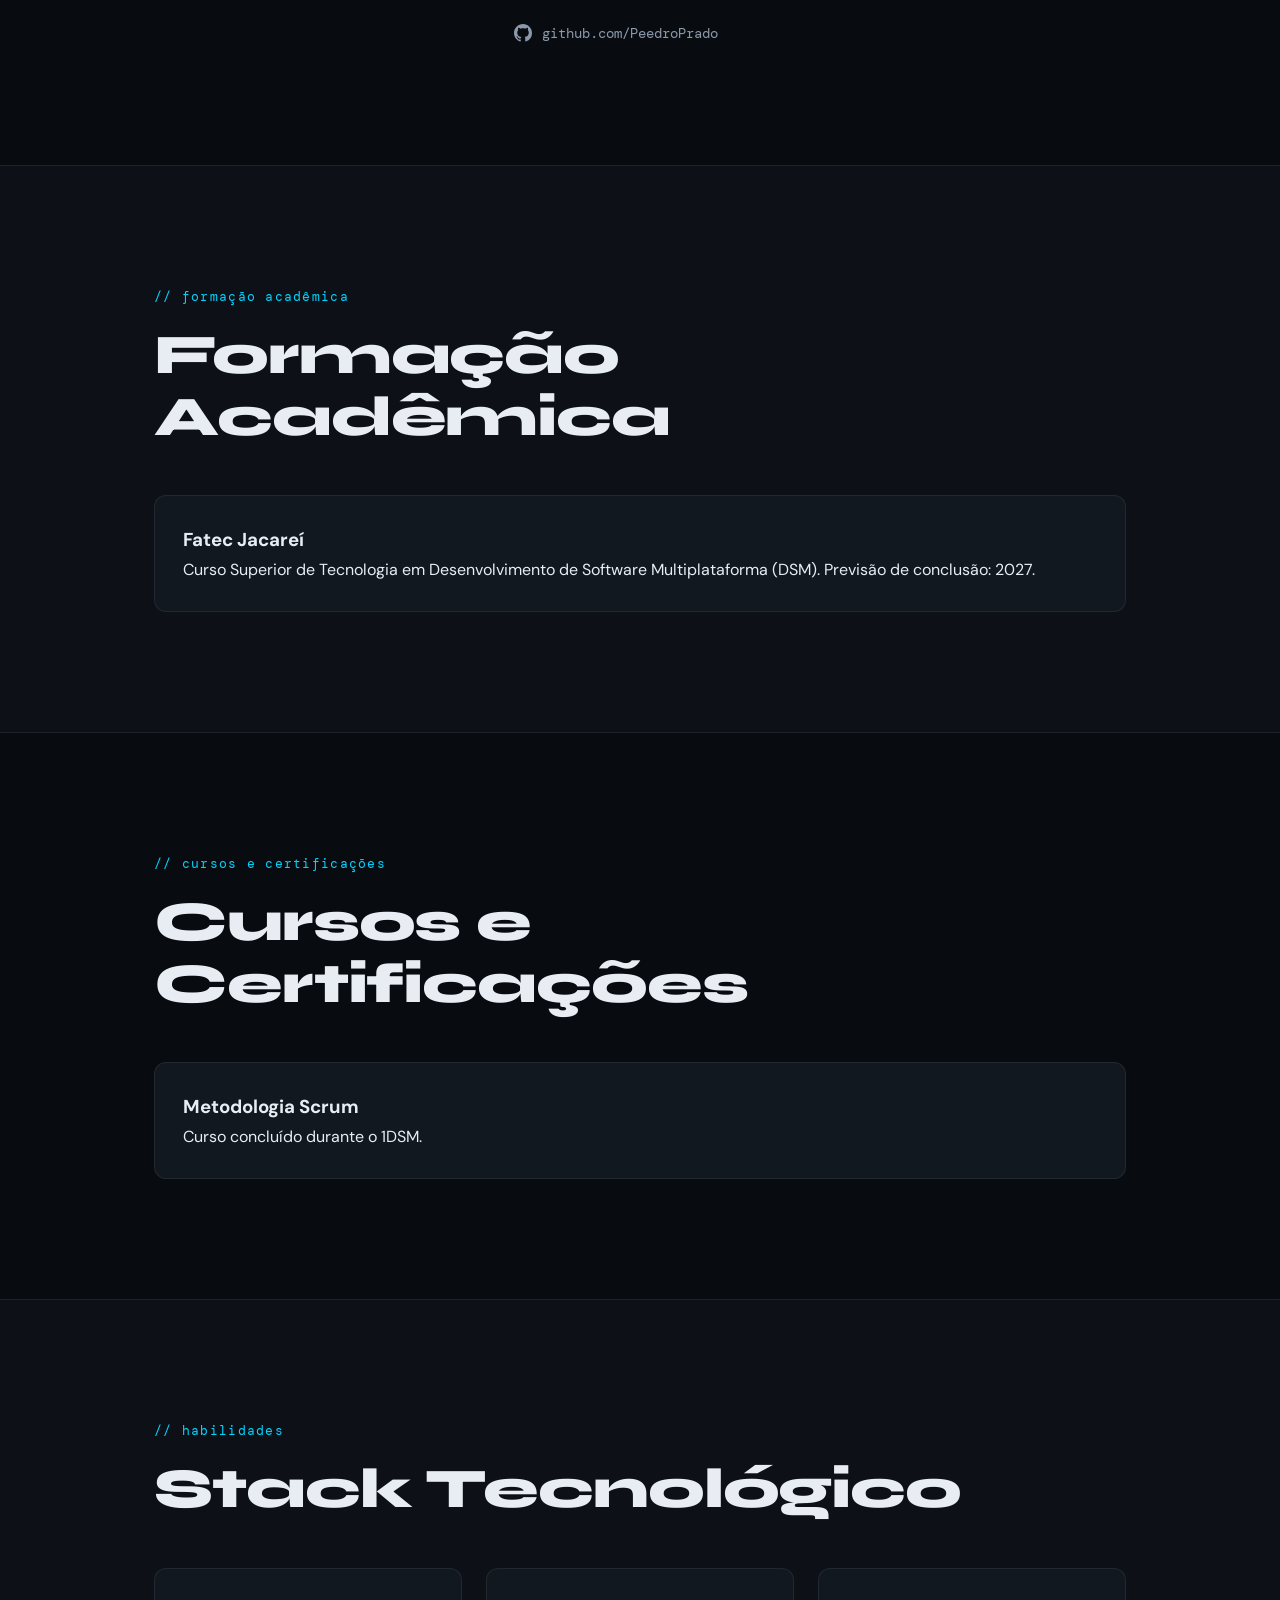
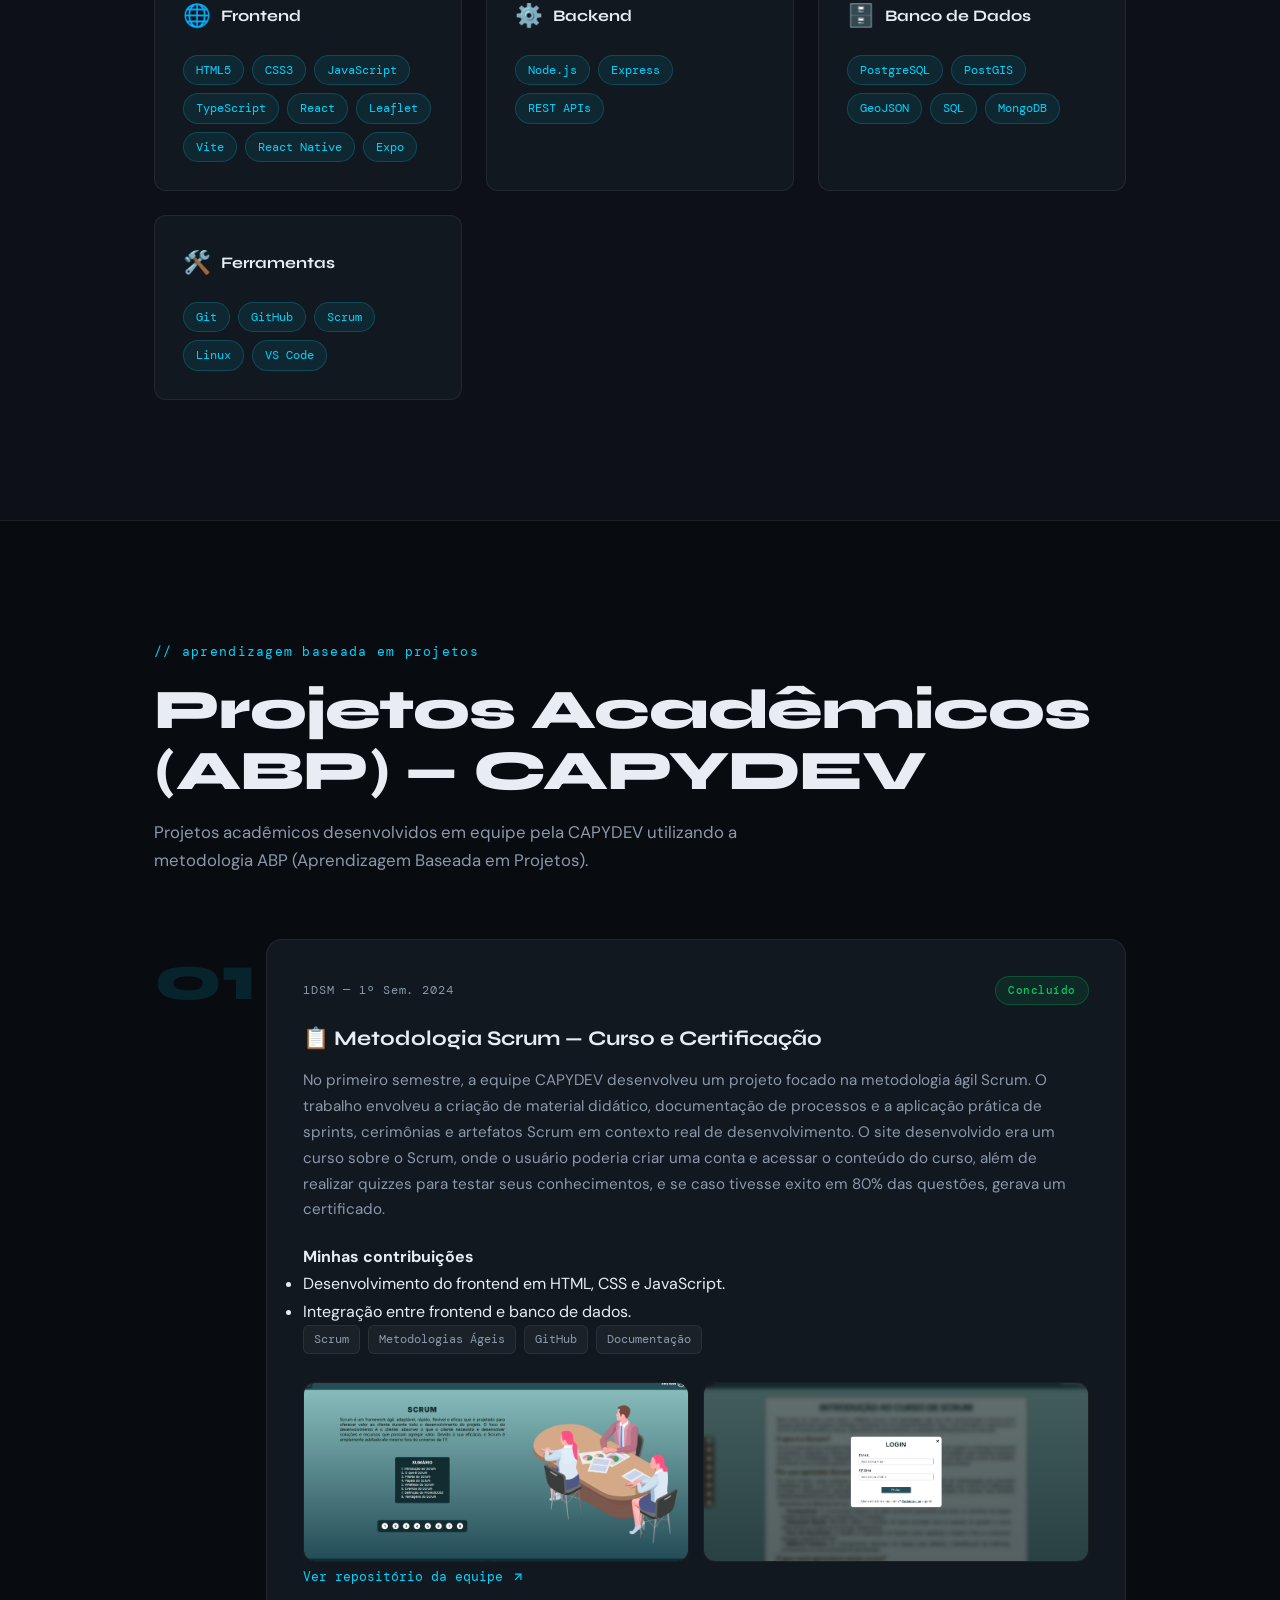
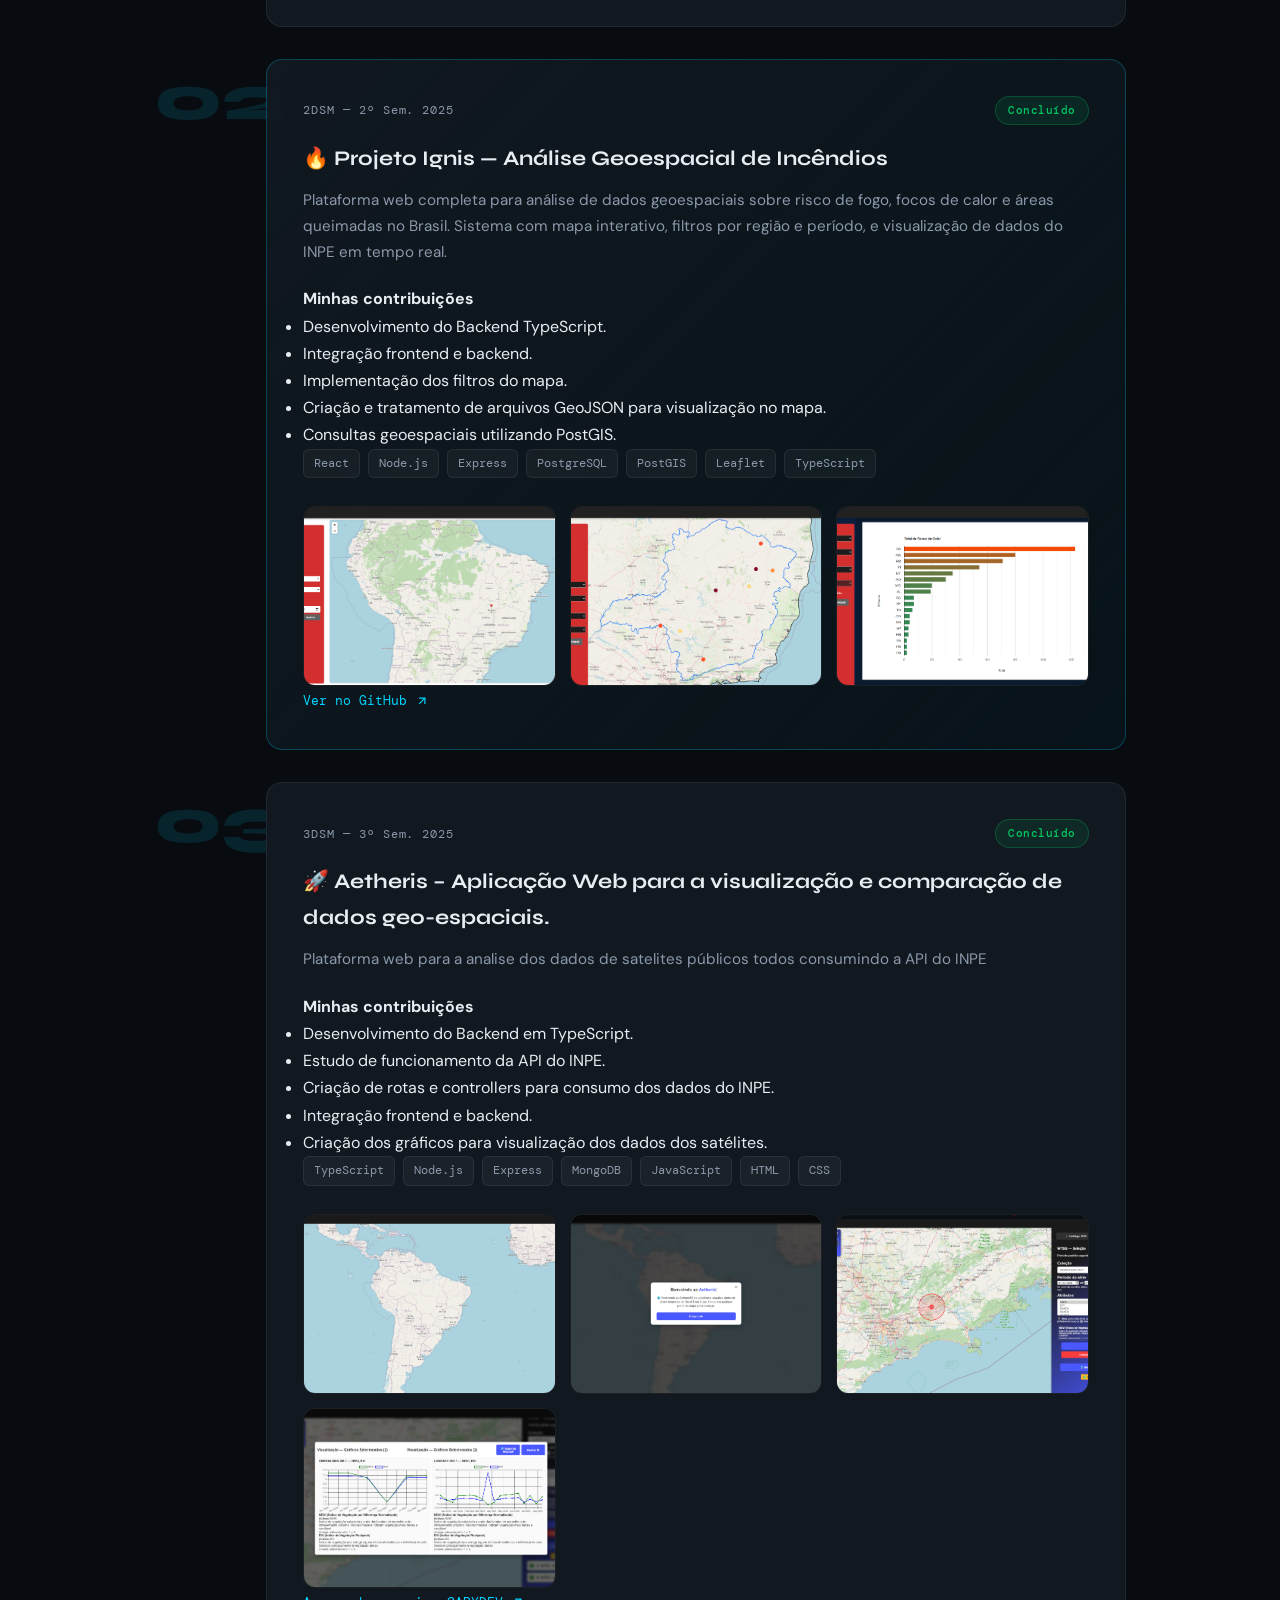
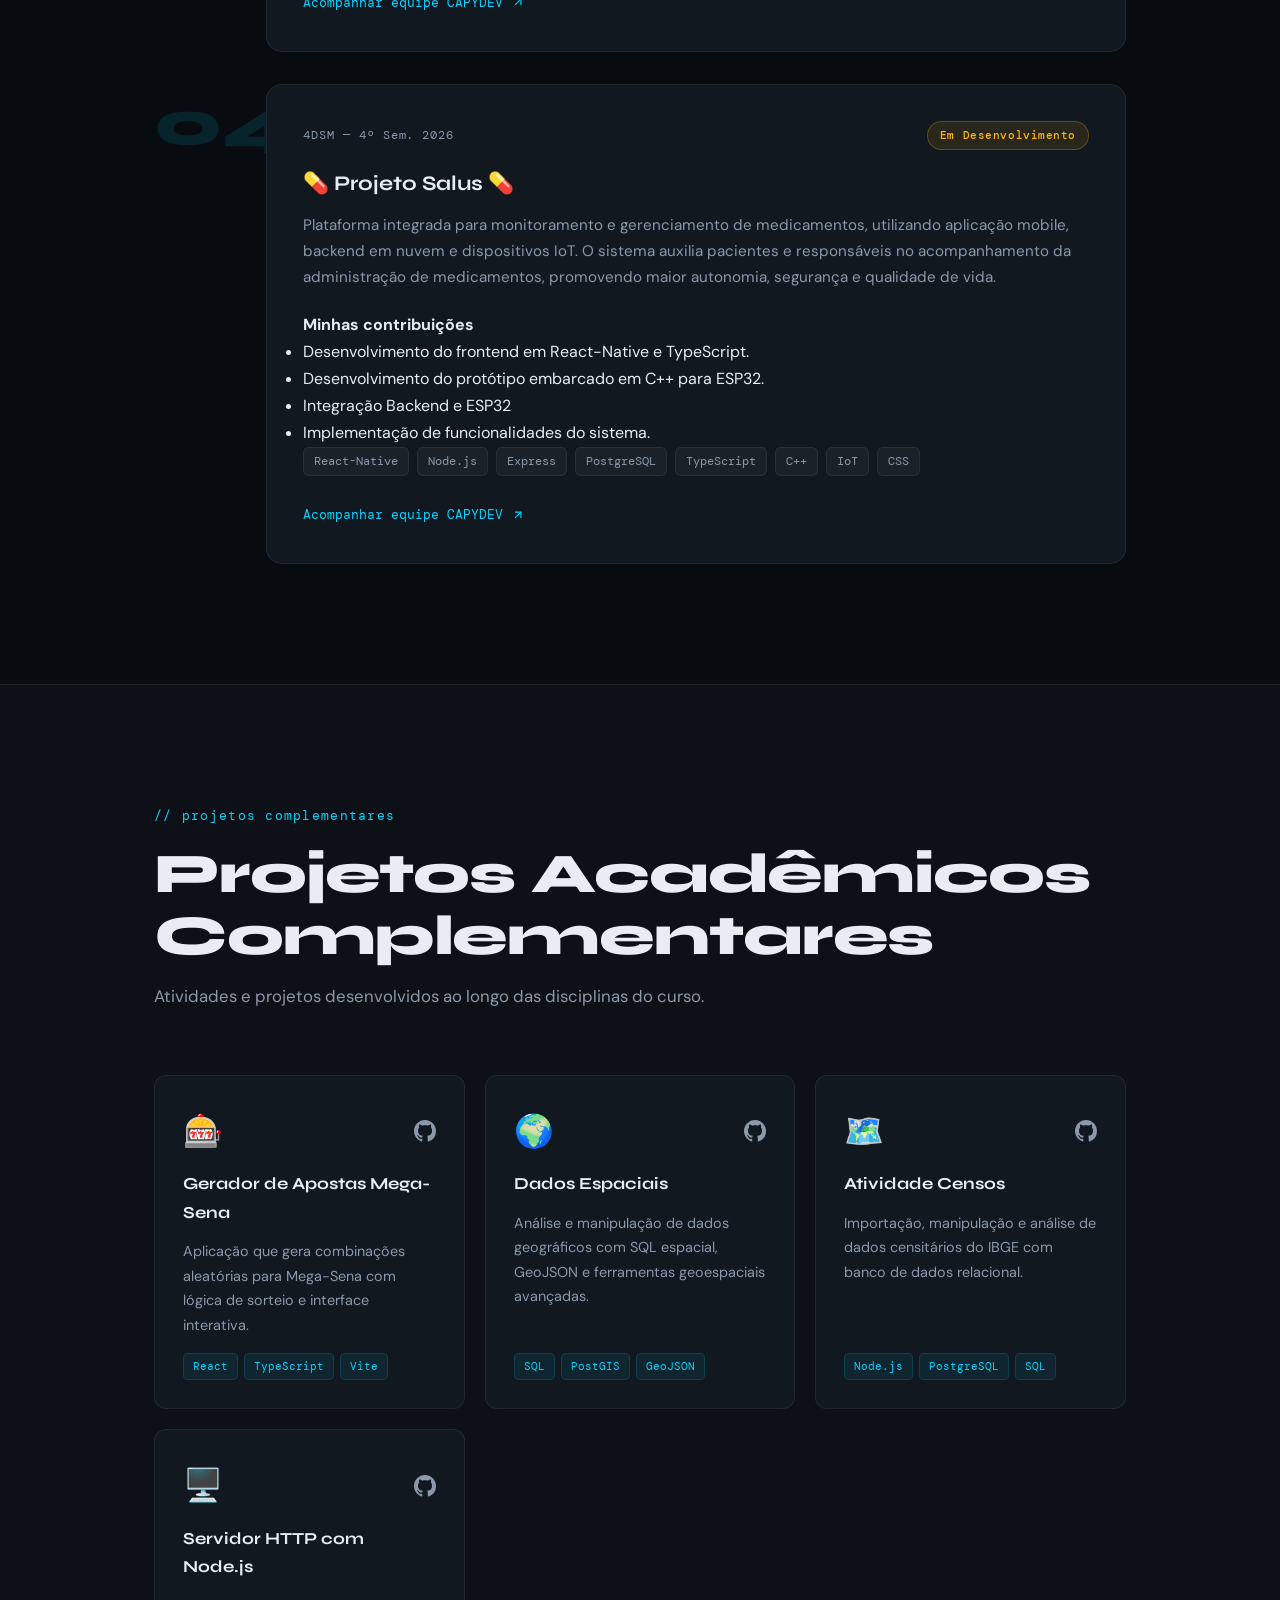
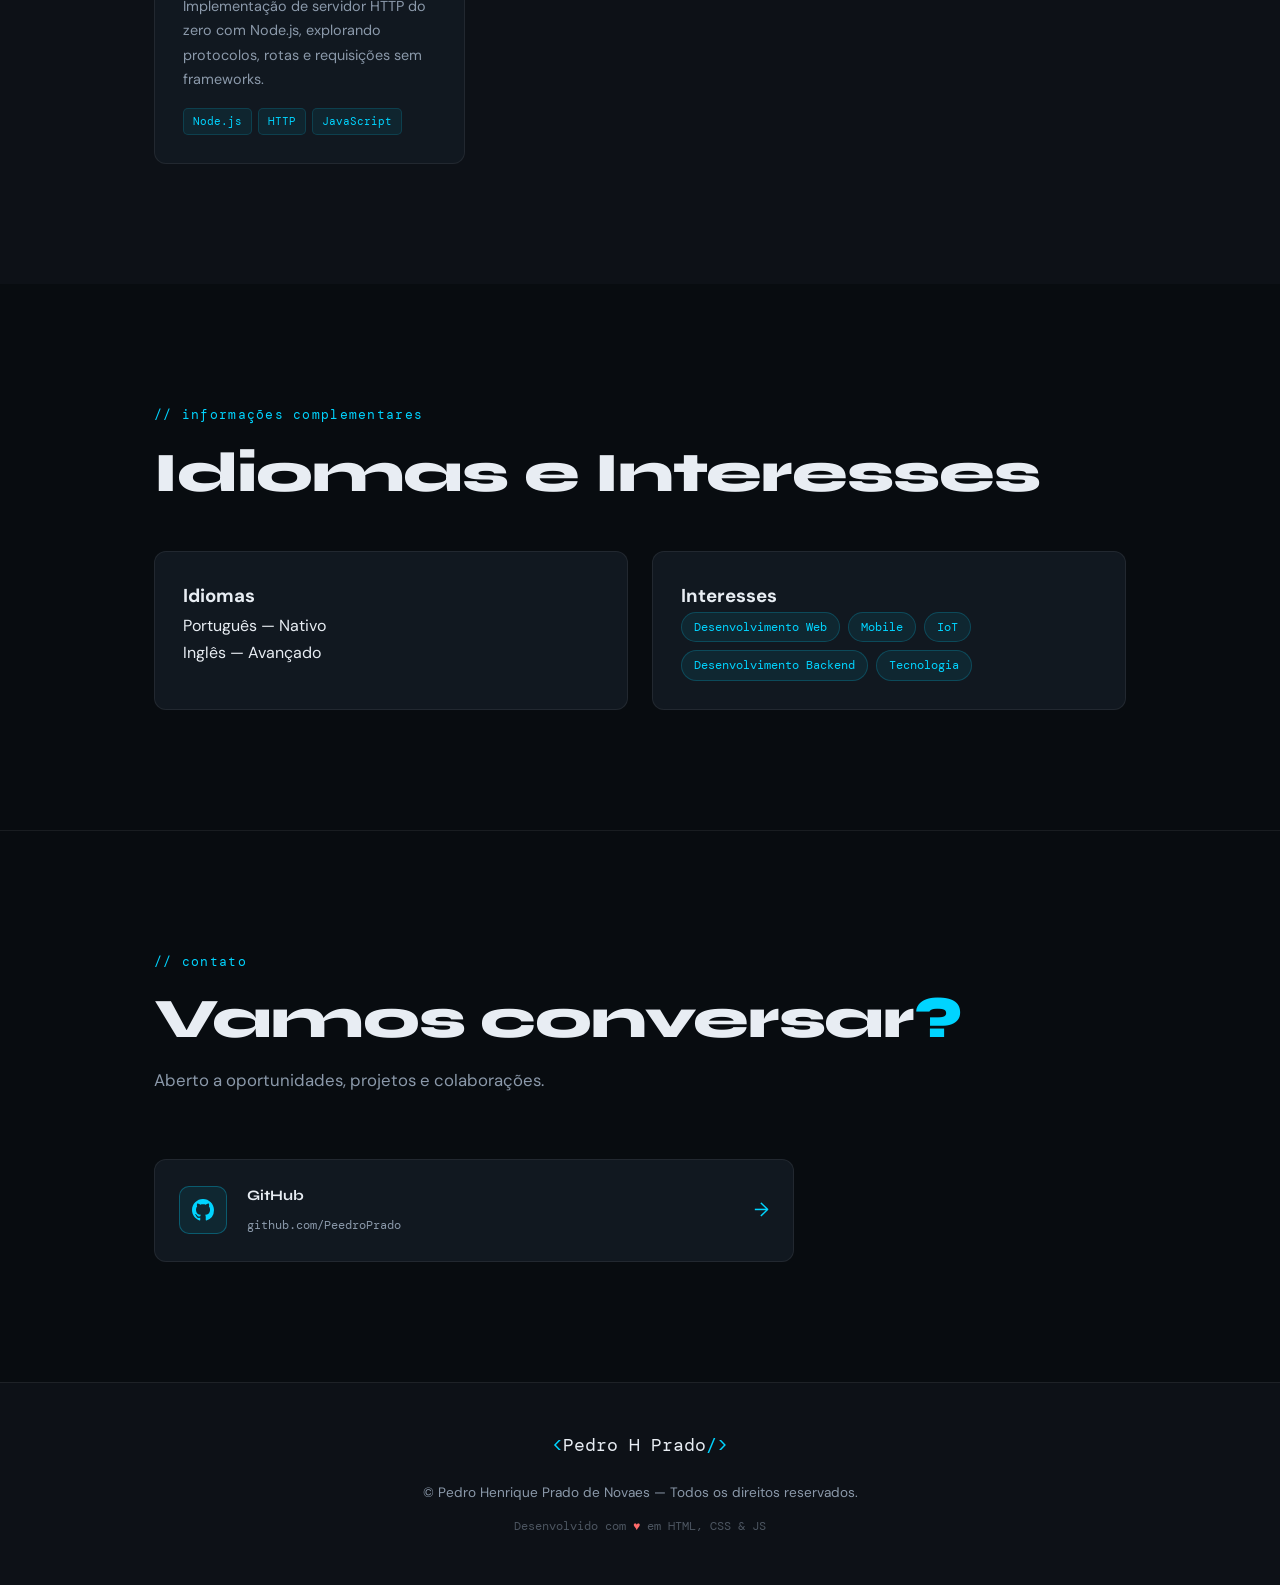
==== commit 64273b11: "Alterações baseadas nas solicitações do documento orientador" ====
--- a/docs/index.html
+++ b/docs/index.html
@@ -116,6 +116,54 @@
         </div>
     </section>
 
+    <!-- Formação Acadêmica -->
+<section id="formacao" class="section skills-section">
+    <div class="container">
+        <div class="section-label reveal">// formação acadêmica</div>
+
+        <h2 class="section-title reveal">
+            Formação Acadêmica
+        </h2>
+
+        <div class="skills-grid">
+
+            <div class="skill-category reveal">
+                <h3>Fatec Jacareí</h3>
+                <p>
+                    Curso Superior de Tecnologia em
+                    Desenvolvimento de Software Multiplataforma (DSM).
+
+                    Previsão de conclusão: 2027.
+                </p>
+            </div>
+
+        </div>
+    </div>
+</section>
+
+<section id="cursos" class="section">
+    <div class="container">
+
+        <div class="section-label reveal">
+            // cursos e certificações
+        </div>
+
+        <h2 class="section-title reveal">
+            Cursos e Certificações
+        </h2>
+
+        <div class="skills-grid">
+
+            <div class="skill-category reveal">
+                <h3>Metodologia Scrum</h3>
+                <p>Curso concluído durante o 1DSM.</p>
+            </div>
+
+        </div>
+
+    </div>
+</section>
+
     <!-- Skills -->
     <section id="habilidades" class="section skills-section">
         <div class="container">
@@ -195,7 +243,7 @@
                     <div class="abp-number">01</div>
                     <div class="abp-card">
                         <div class="abp-card-header">
-                            <div class="abp-semester">1º Semestre — 2024</div>
+                            <div class="abp-semester">1DSM — 1º Sem. 2024</div>
                             <div class="abp-status status-done">Concluído</div>
                         </div>
                         <h3 class="abp-title">📋 Metodologia Scrum — Curso e Certificação</h3>
@@ -234,7 +282,7 @@
                     <div class="abp-number">02</div>
                     <div class="abp-card abp-featured">
                         <div class="abp-card-header">
-                            <div class="abp-semester">2º Semestre — 2025</div>
+                            <div class="abp-semester">2DSM — 2º Sem. 2025</div>
                             <div class="abp-status status-done">Concluído</div>
                         </div>
                         <h3 class="abp-title">🔥 Projeto Ignis — Análise Geoespacial de Incêndios</h3>
@@ -279,7 +327,7 @@
                     <div class="abp-number">03</div>
                     <div class="abp-card">
                         <div class="abp-card-header">
-                            <div class="abp-semester">3º Semestre — 2025</div>
+                            <div class="abp-semester">3DSM — 3º Sem. 2025</div>
                             <div class="abp-status status-done">Concluído</div>
                         </div>
                         <h3 class="abp-title">🚀 Aetheris – Aplicação Web para a visualização e comparação de dados geo-espaciais.</h3>
@@ -323,7 +371,7 @@
                     <div class="abp-number">04</div>
                     <div class="abp-card">
                         <div class="abp-card-header">
-                            <div class="abp-semester">4º Semestre — 2026</div>
+                            <div class="abp-semester">4DSM — 4º Sem. 2026</div>
                             <div class="abp-status status-progress">Em Desenvolvimento</div>
                         </div>
                         <h3 class="abp-title"> 💊 Projeto Salus 💊 </h3>
@@ -336,7 +384,7 @@
                         <div class="abp-contribution">
     <h4>Minhas contribuições</h4>
     <ul>
-        <li>Desenvolvimento de algumas funções no frontend e no backend em React-Native e TypeScript.</li>
+        <li>Desenvolvimento do frontend em React-Native e TypeScript.</li>
         <li>Desenvolvimento do protótipo embarcado em C++ para ESP32.</li>
         <li>Integração Backend e ESP32</li>
         <li>Implementação de funcionalidades do sistema.</li>
@@ -449,6 +497,44 @@
             </div>
         </div>
     </section>
+
+    <section id="extras" class="section">
+    <div class="container">
+
+        <div class="section-label reveal">
+            // informações complementares
+        </div>
+
+        <h2 class="section-title reveal">
+            Idiomas e Interesses
+        </h2>
+
+        <div class="skills-grid">
+
+            <div class="skill-category reveal">
+                <h3>Idiomas</h3>
+
+                <p>Português — Nativo</p>
+                <p>Inglês — Avançado</p>
+            </div>
+
+            <div class="skill-category reveal">
+                <h3>Interesses</h3>
+
+                <div class="skill-tags">
+                    <span class="skill-tag">Desenvolvimento Web</span>
+                    <span class="skill-tag">Mobile</span>
+                    <span class="skill-tag">IoT</span>
+                    <span class="skill-tag">Desenvolvimento Backend</span>
+                    <span class="skill-tag">Tecnologia</span>
+                </div>
+            </div>
+
+        </div>
+
+    </div>
+</section>
+
                     <!-- Contato -->
 <section id="contato" class="section contato-section">
     <div class="container">
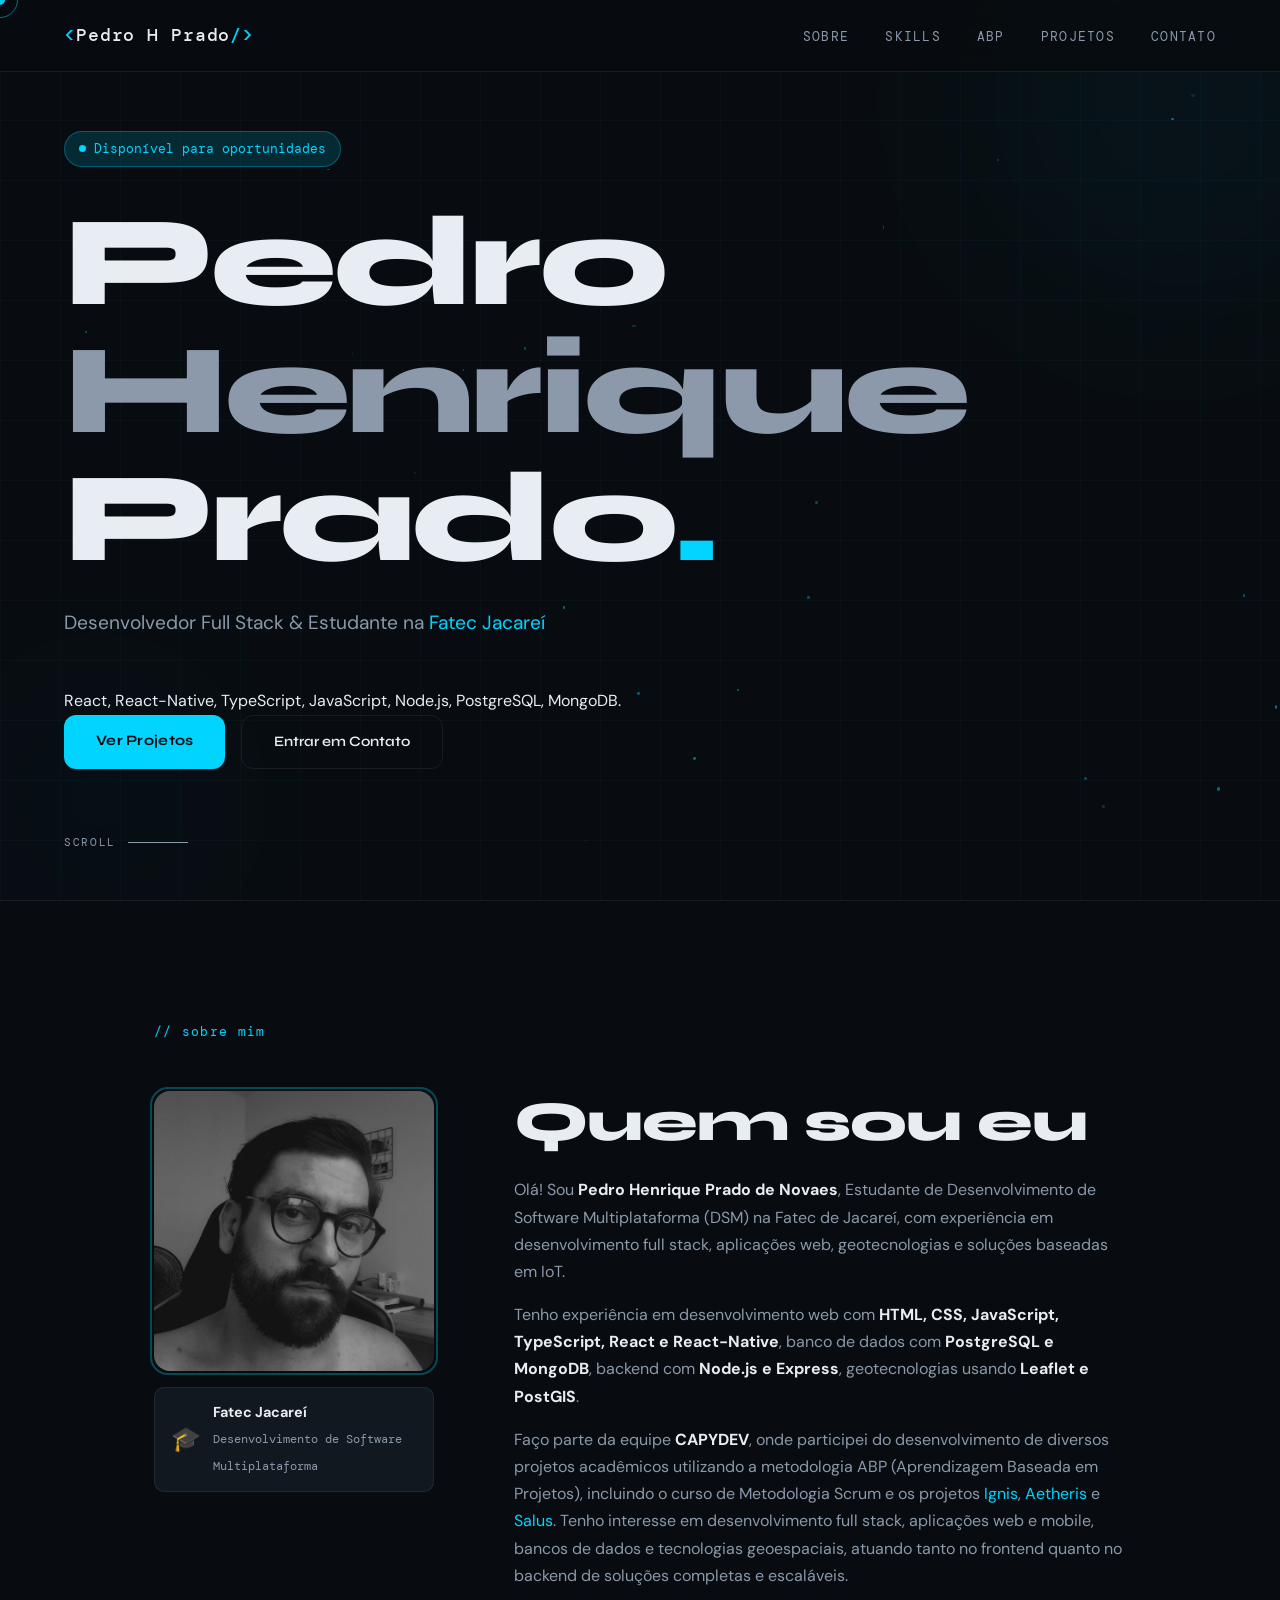
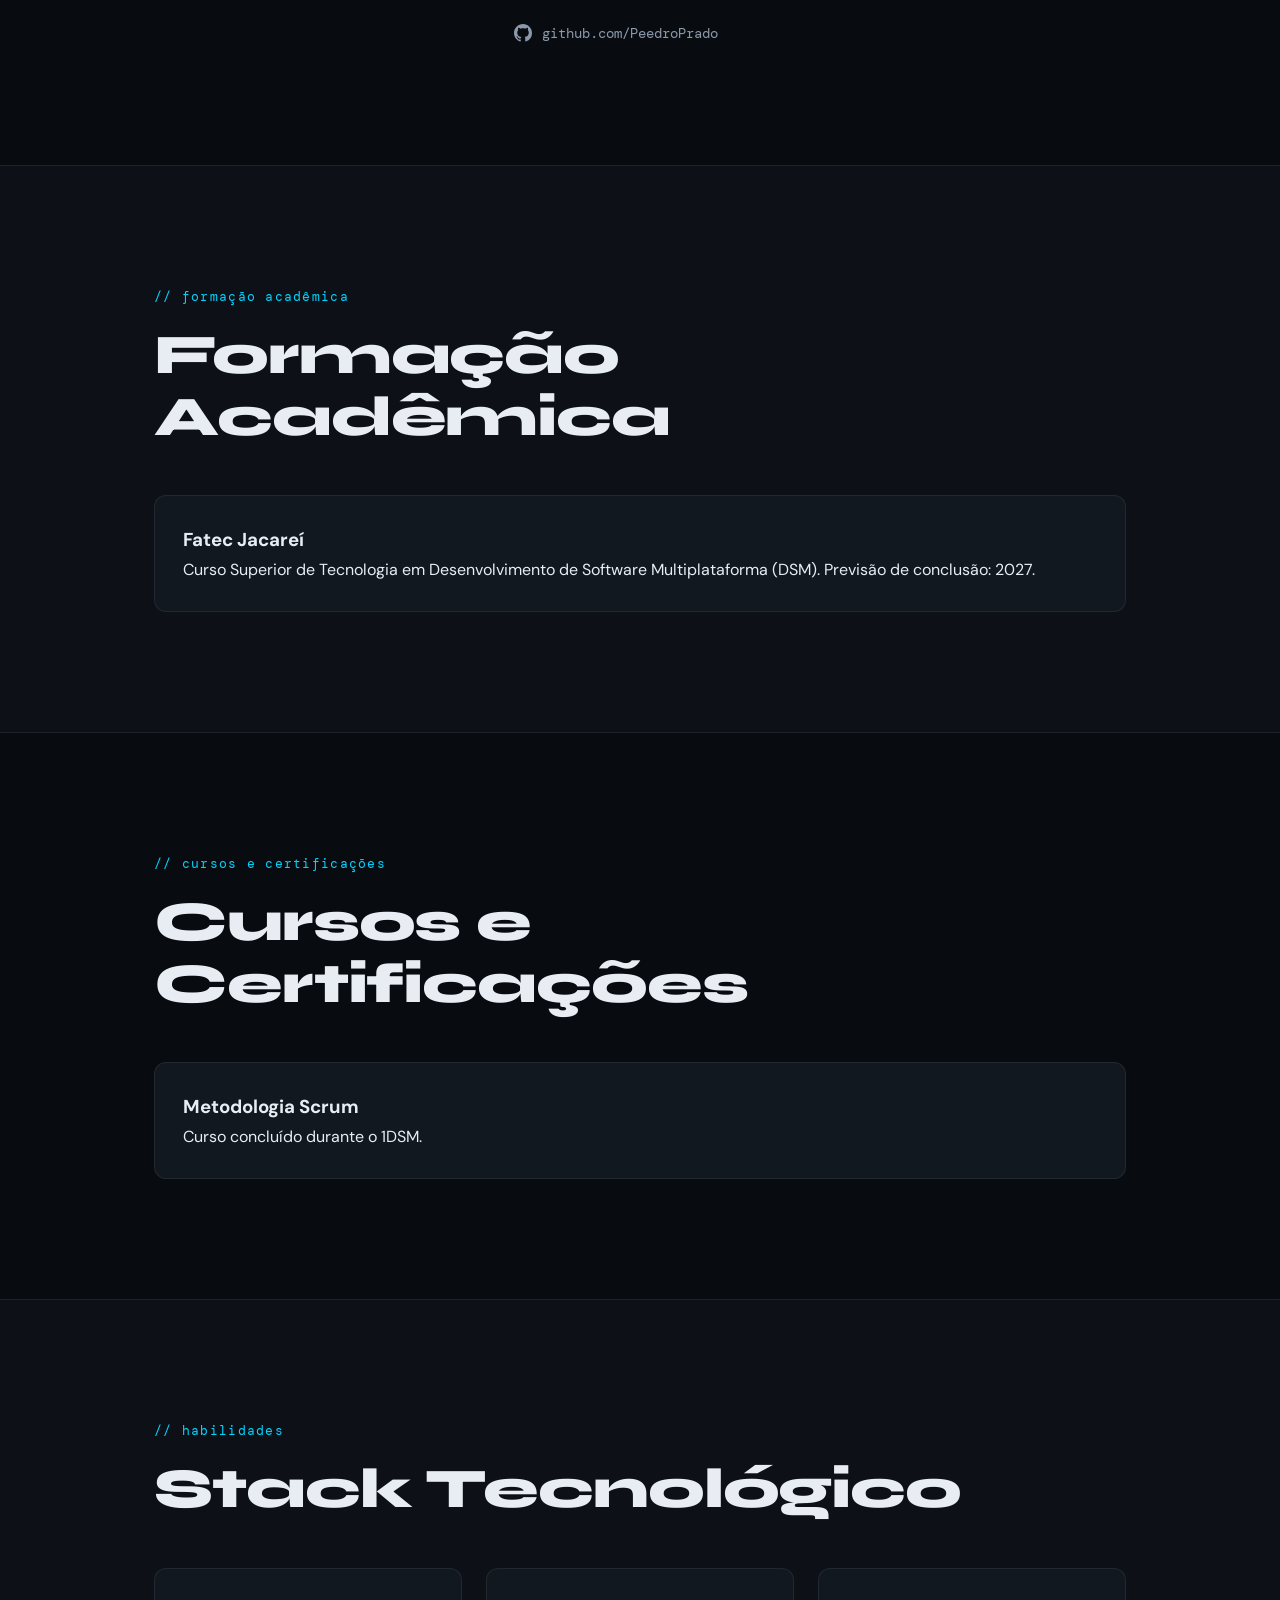
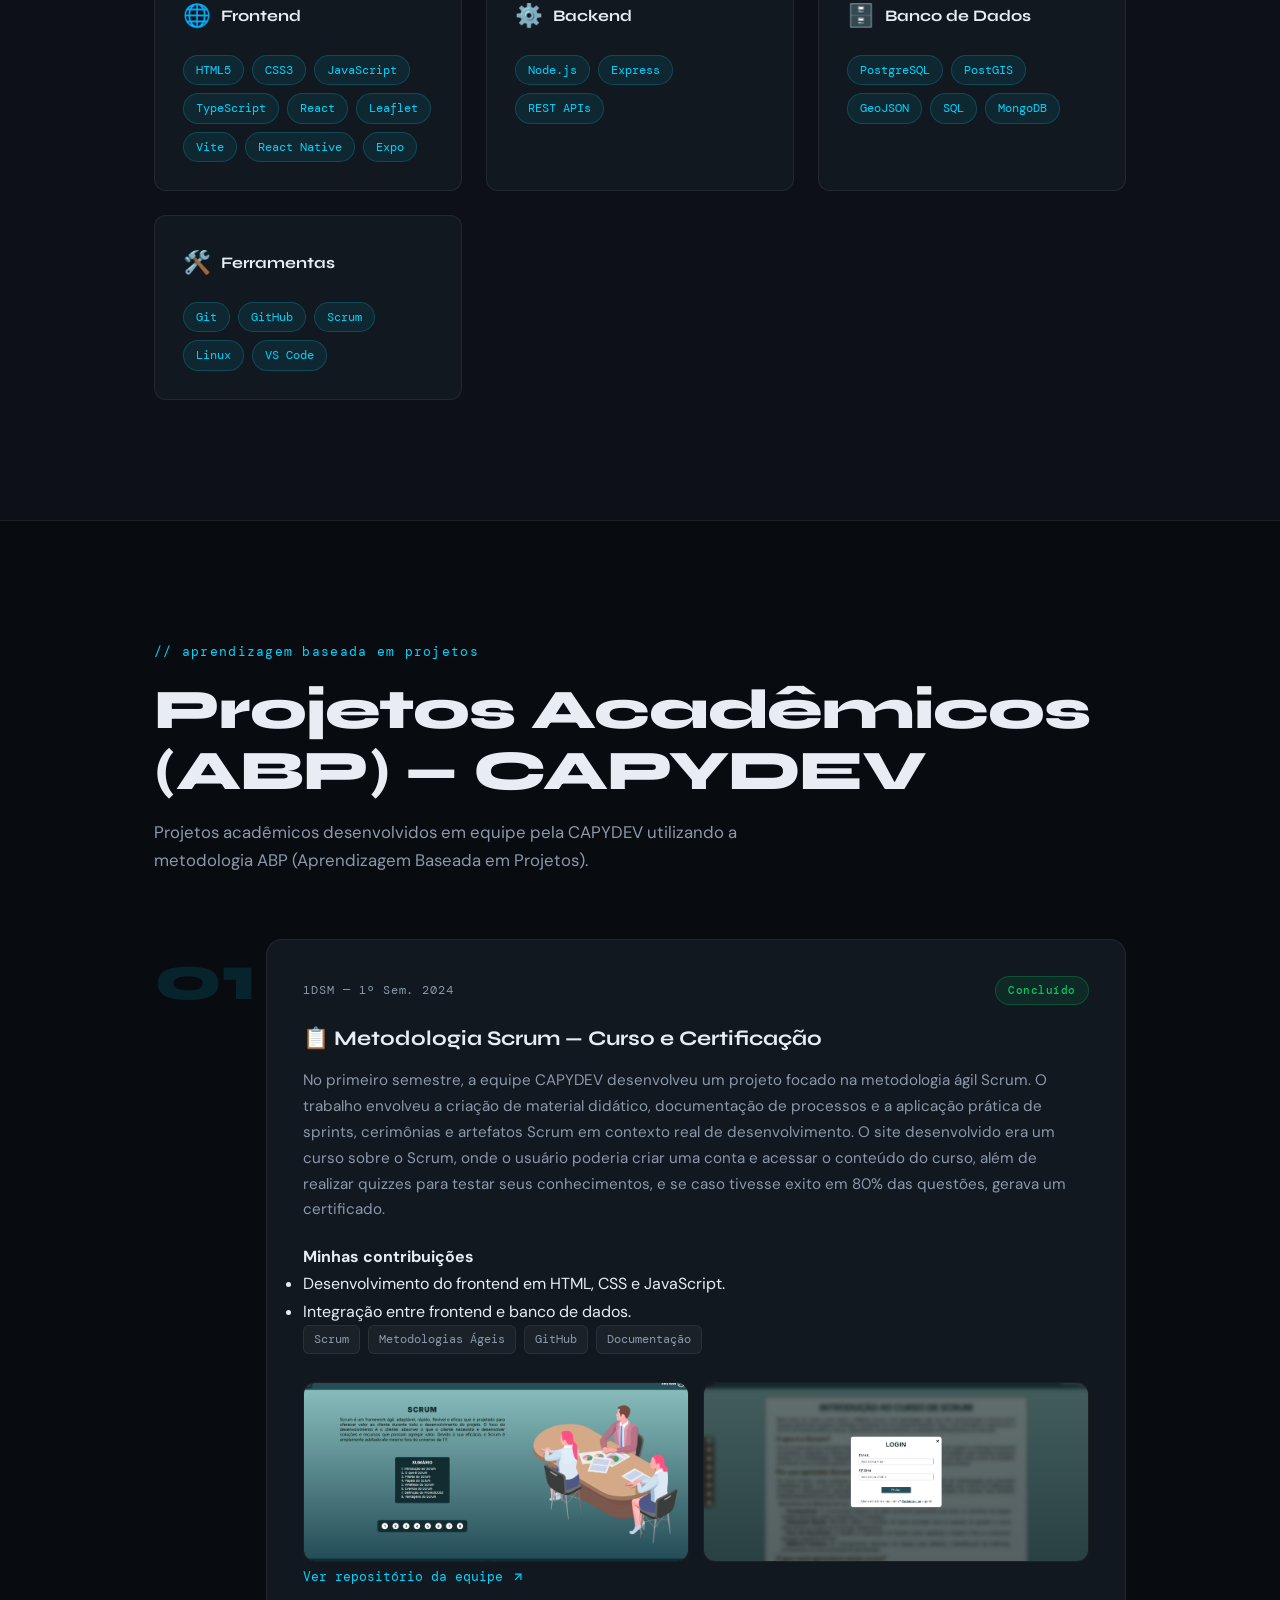
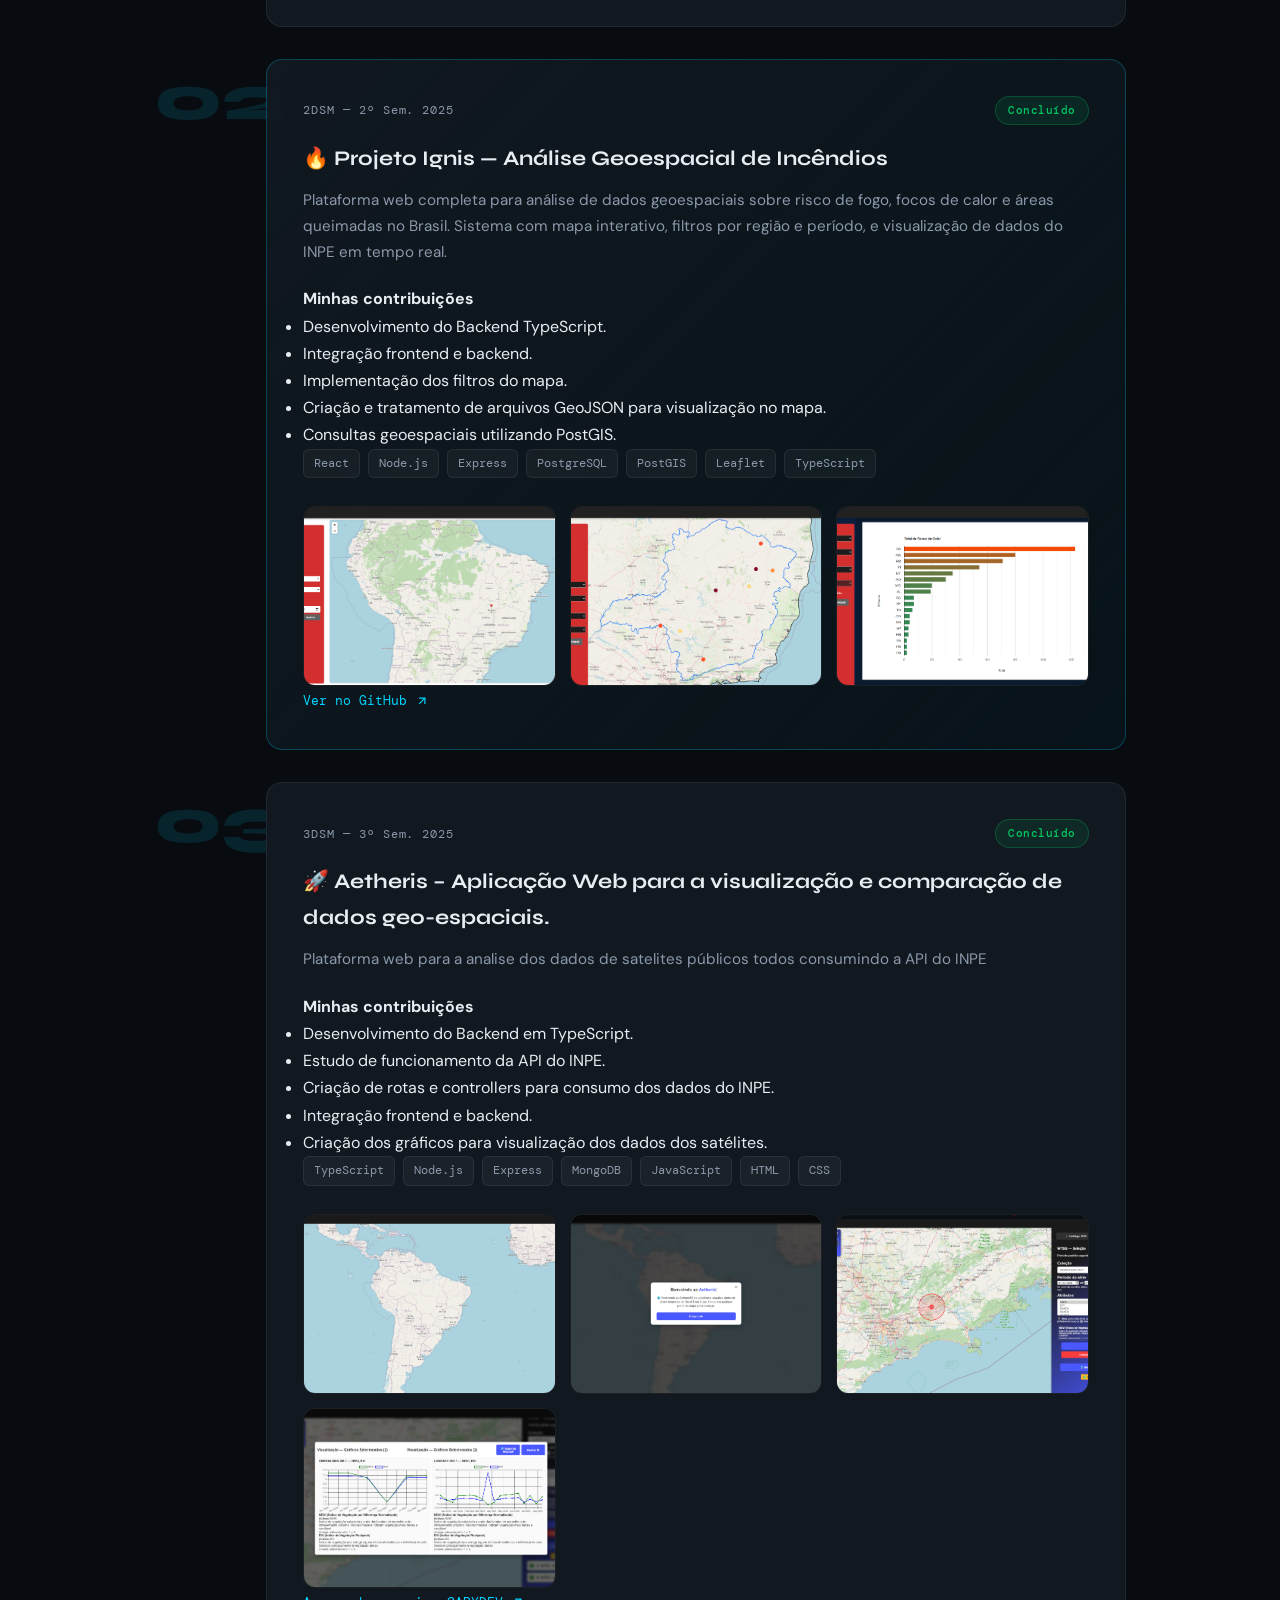
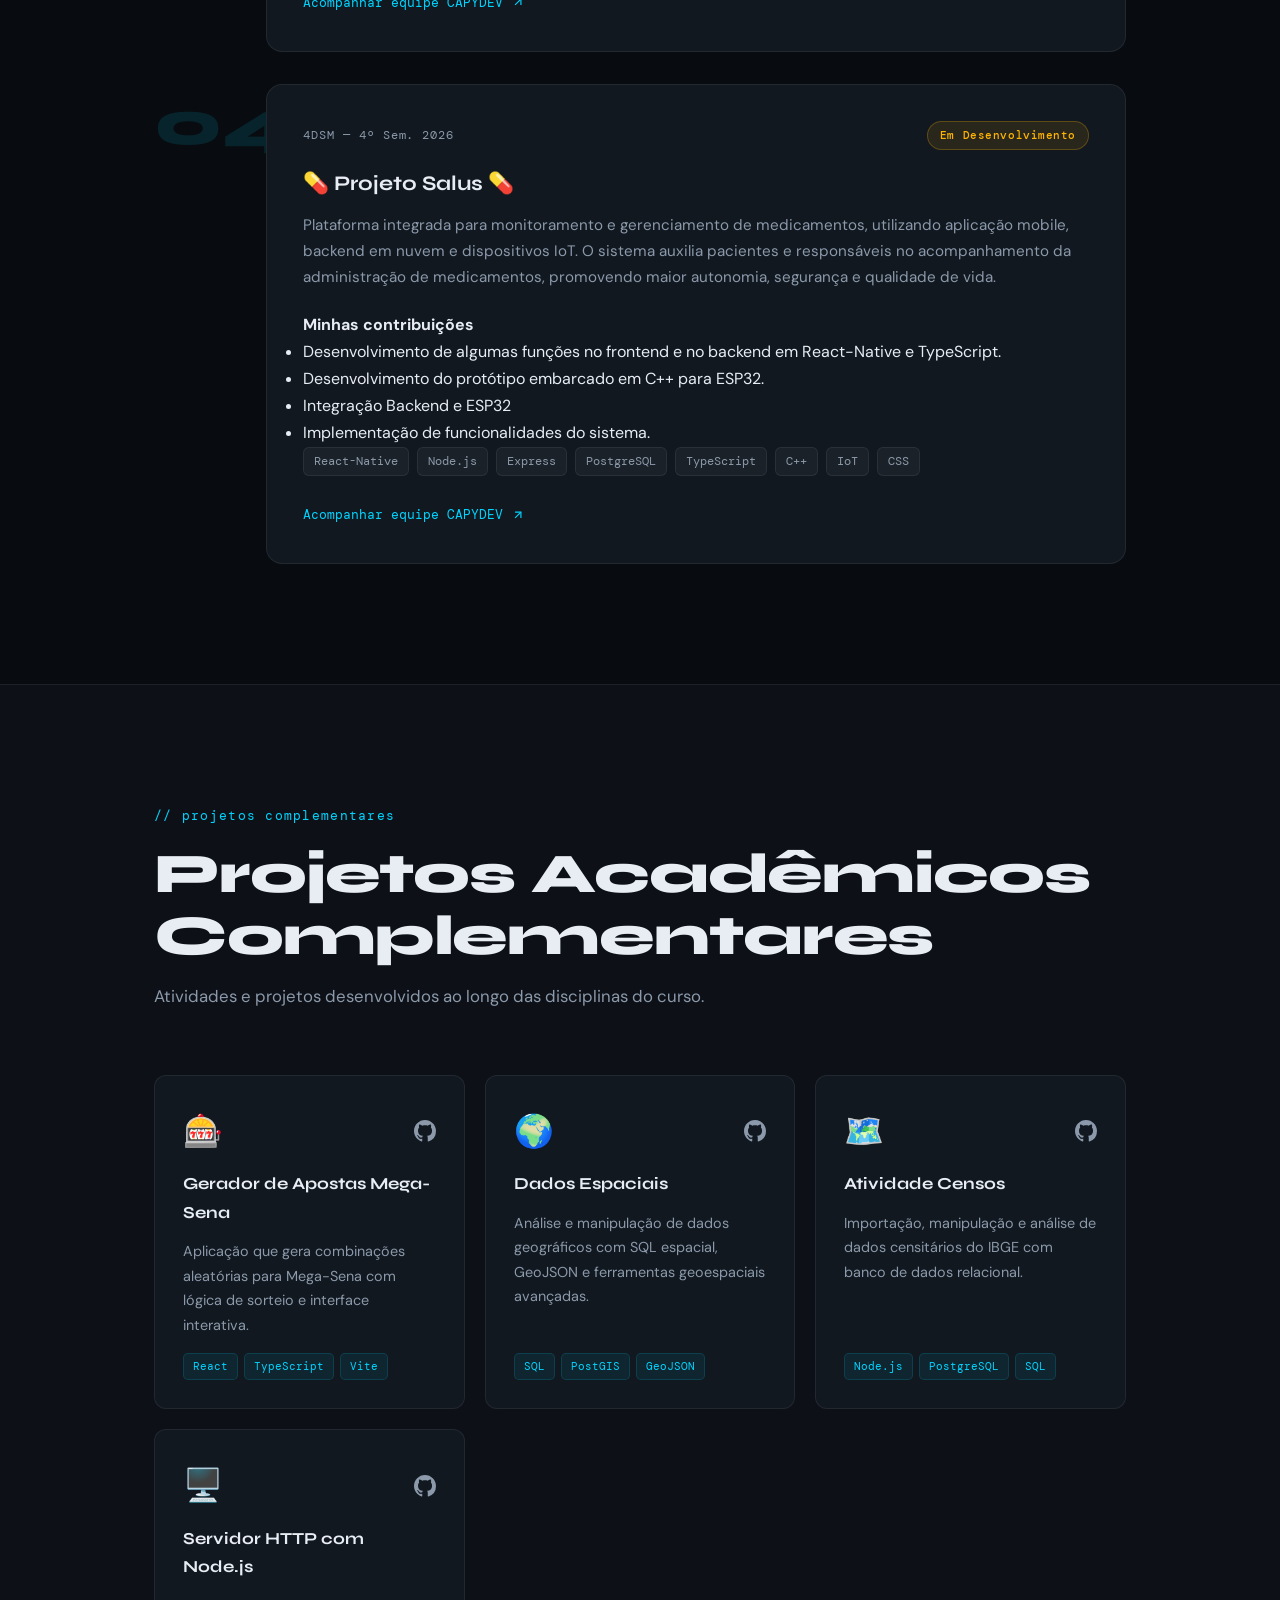
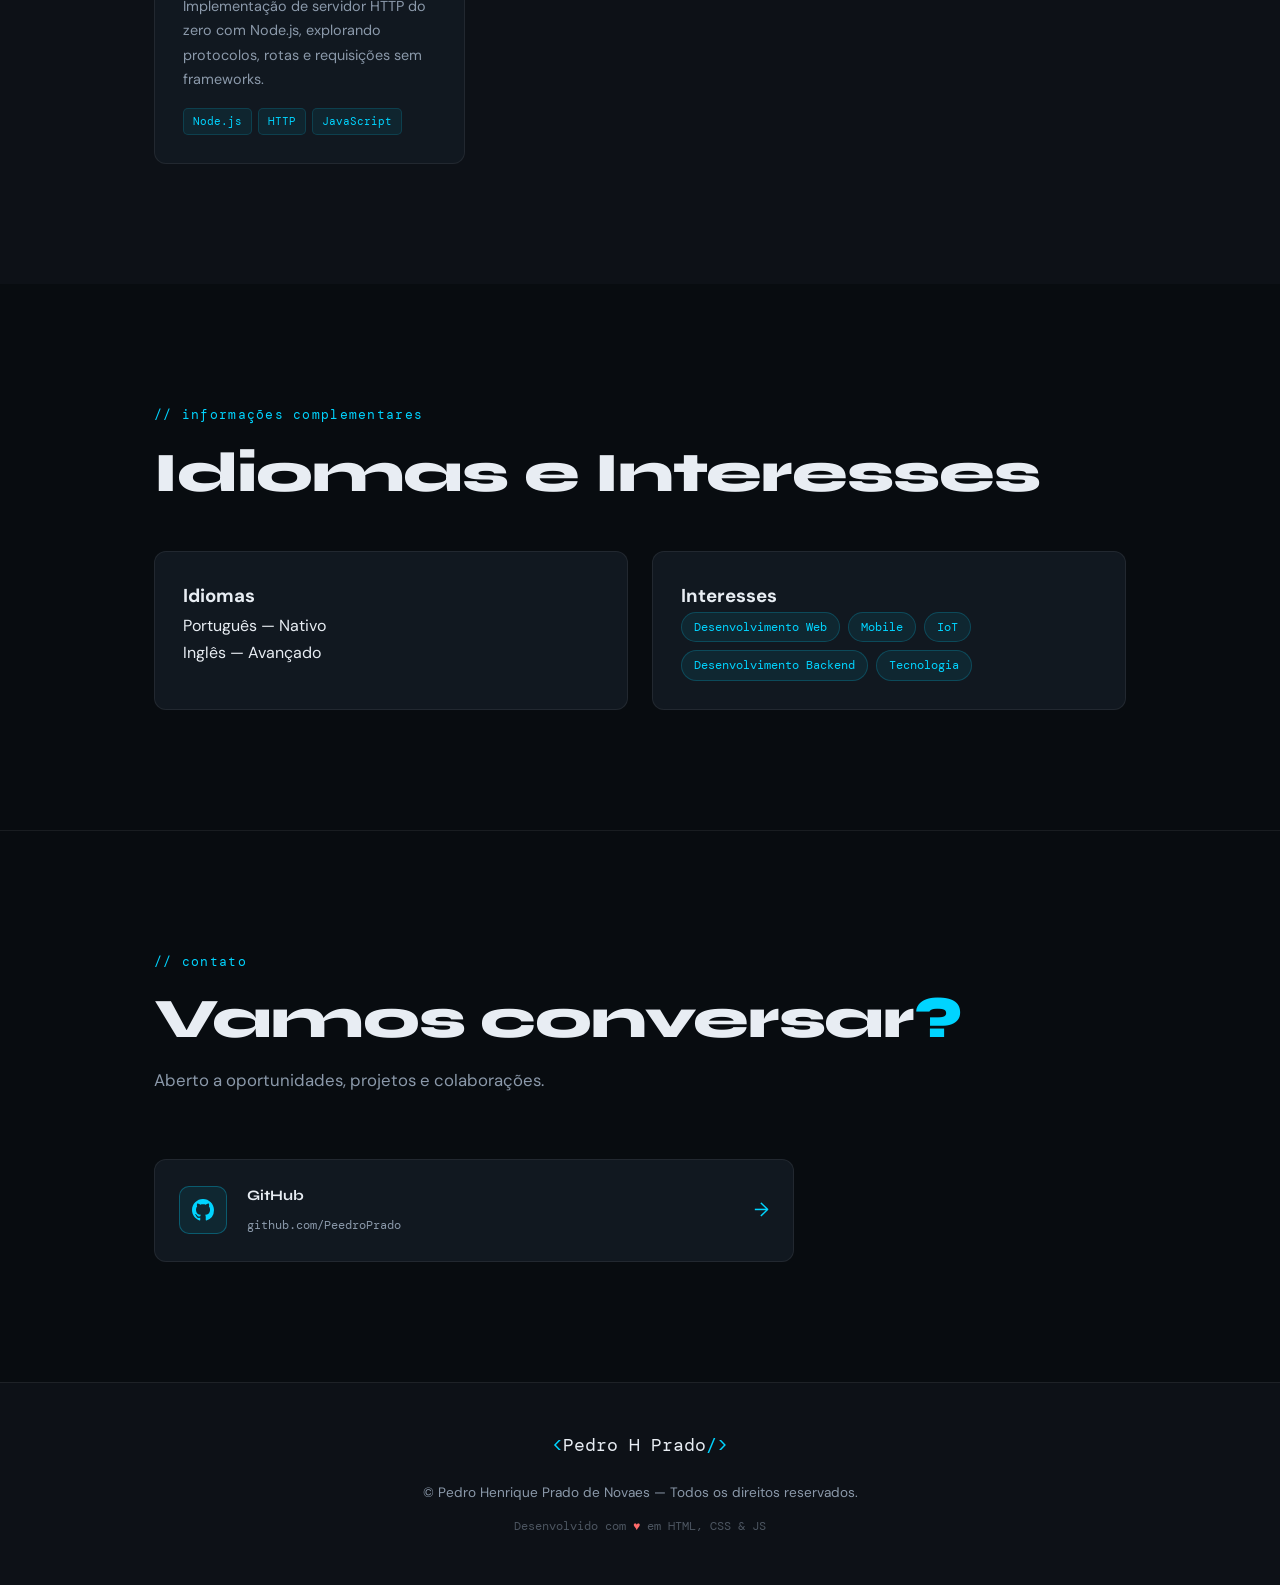
==== commit e061edfa: "Merge branch 'main' of https://github.com/fatec-jacarei-dsm-portfolio/ra2581392423035 Puxar o arquiv" ====
--- a/docs/index.html
+++ b/docs/index.html
@@ -384,7 +384,7 @@
                         <div class="abp-contribution">
     <h4>Minhas contribuições</h4>
     <ul>
-        <li>Desenvolvimento do frontend em React-Native e TypeScript.</li>
+        <li>Desenvolvimento de algumas funções no frontend e no backend em React-Native e TypeScript.</li>
         <li>Desenvolvimento do protótipo embarcado em C++ para ESP32.</li>
         <li>Integração Backend e ESP32</li>
         <li>Implementação de funcionalidades do sistema.</li>
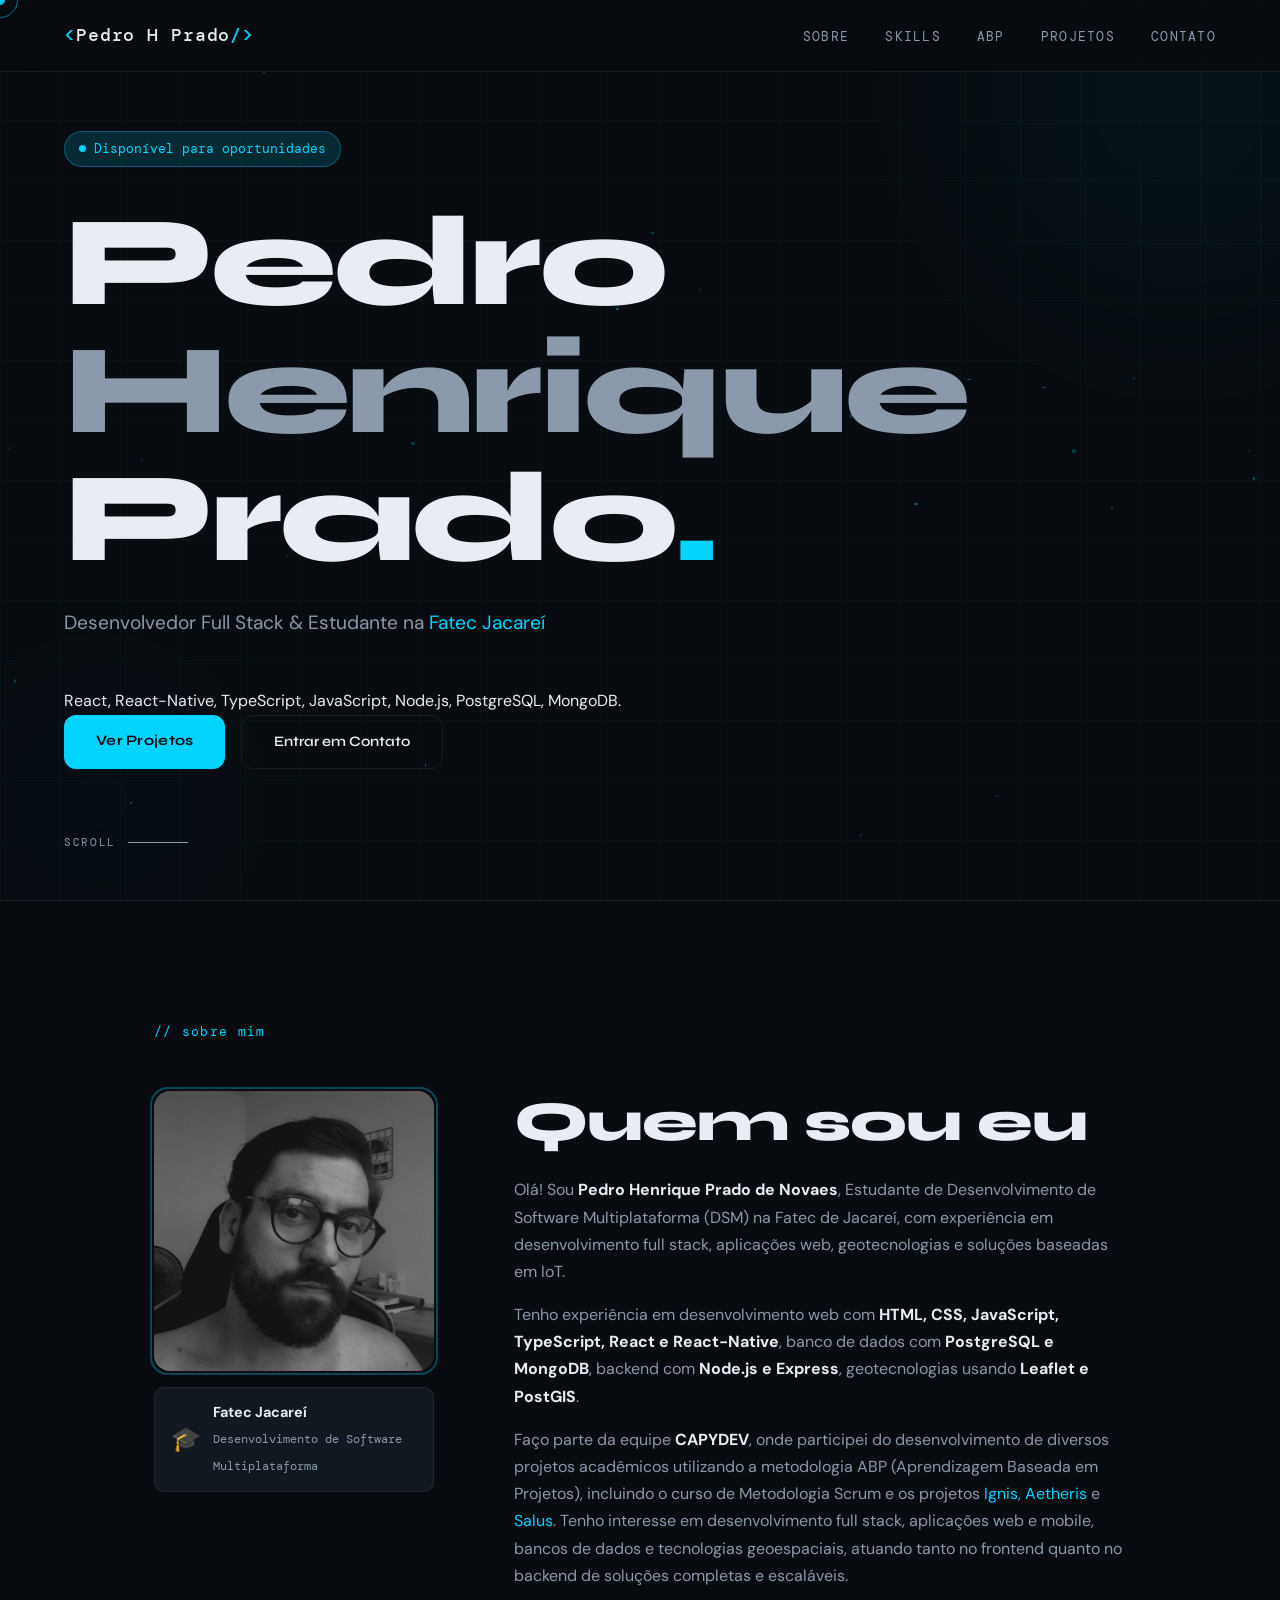
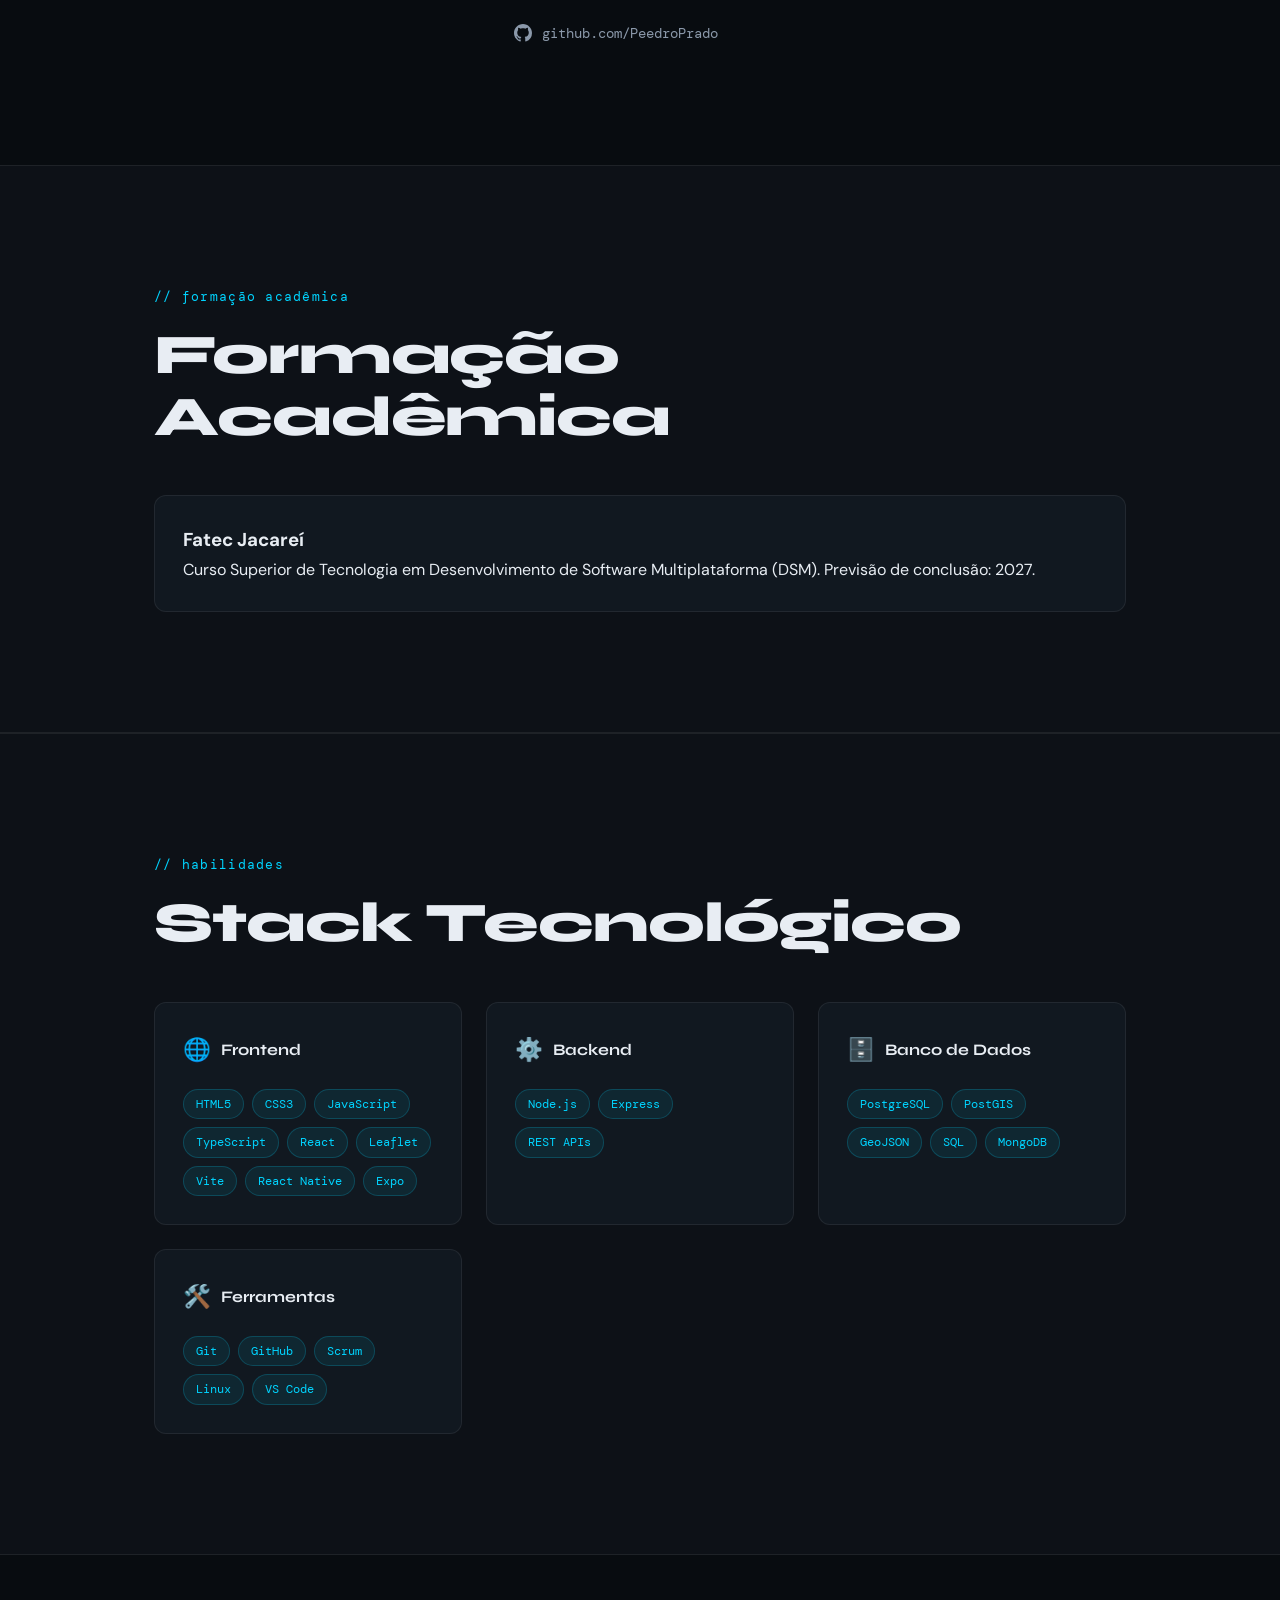
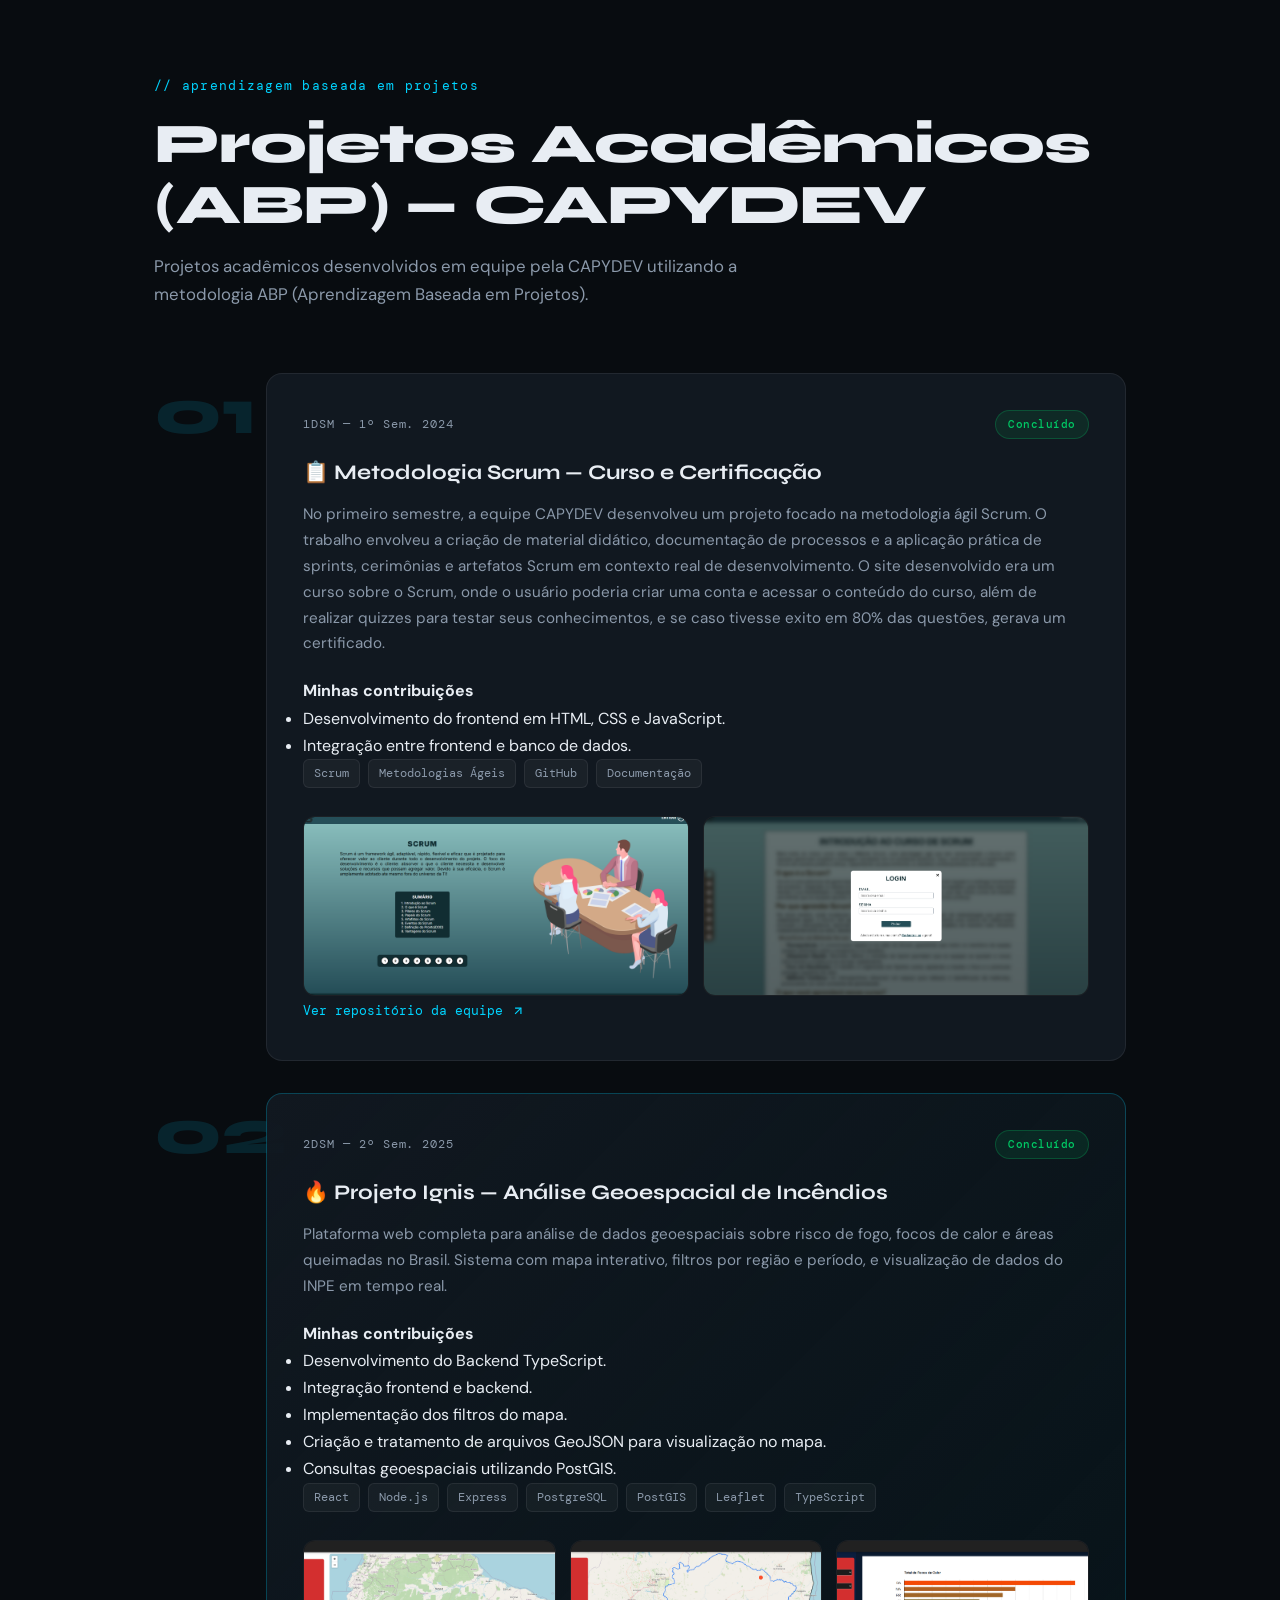
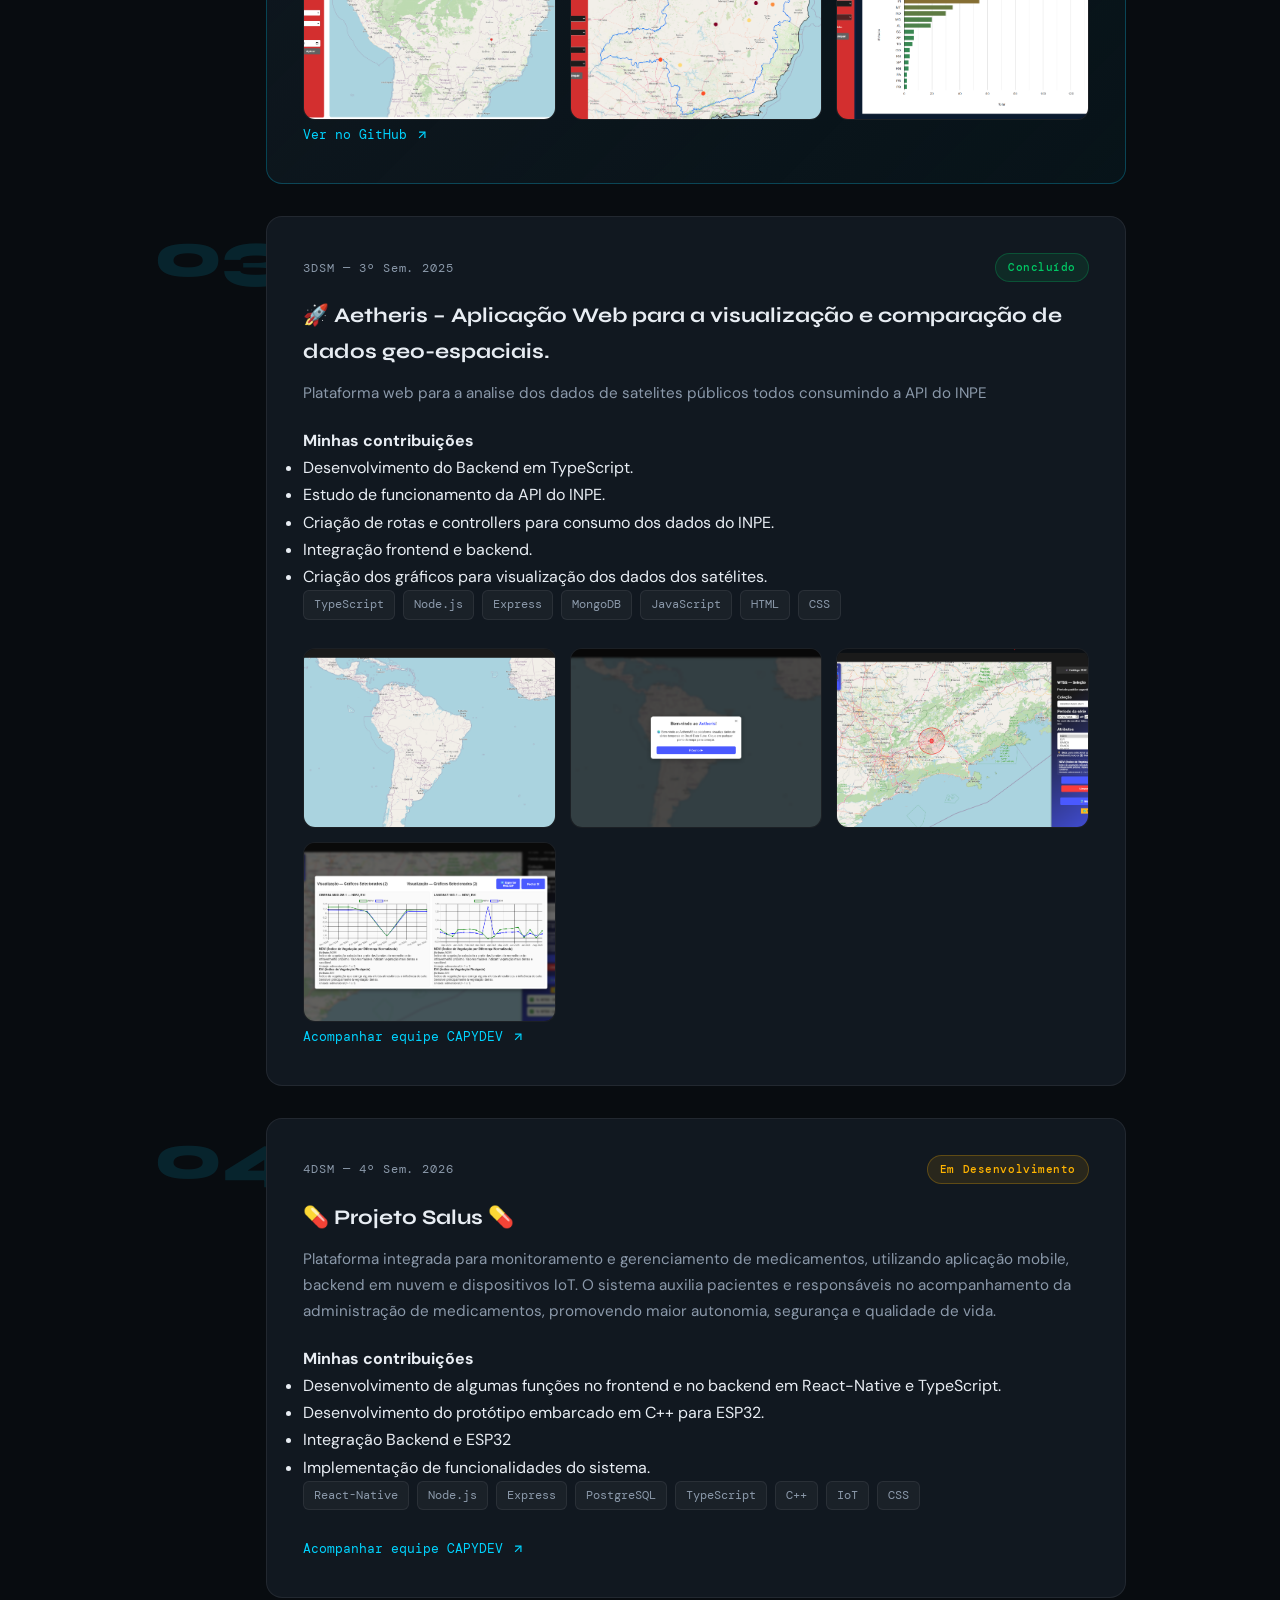
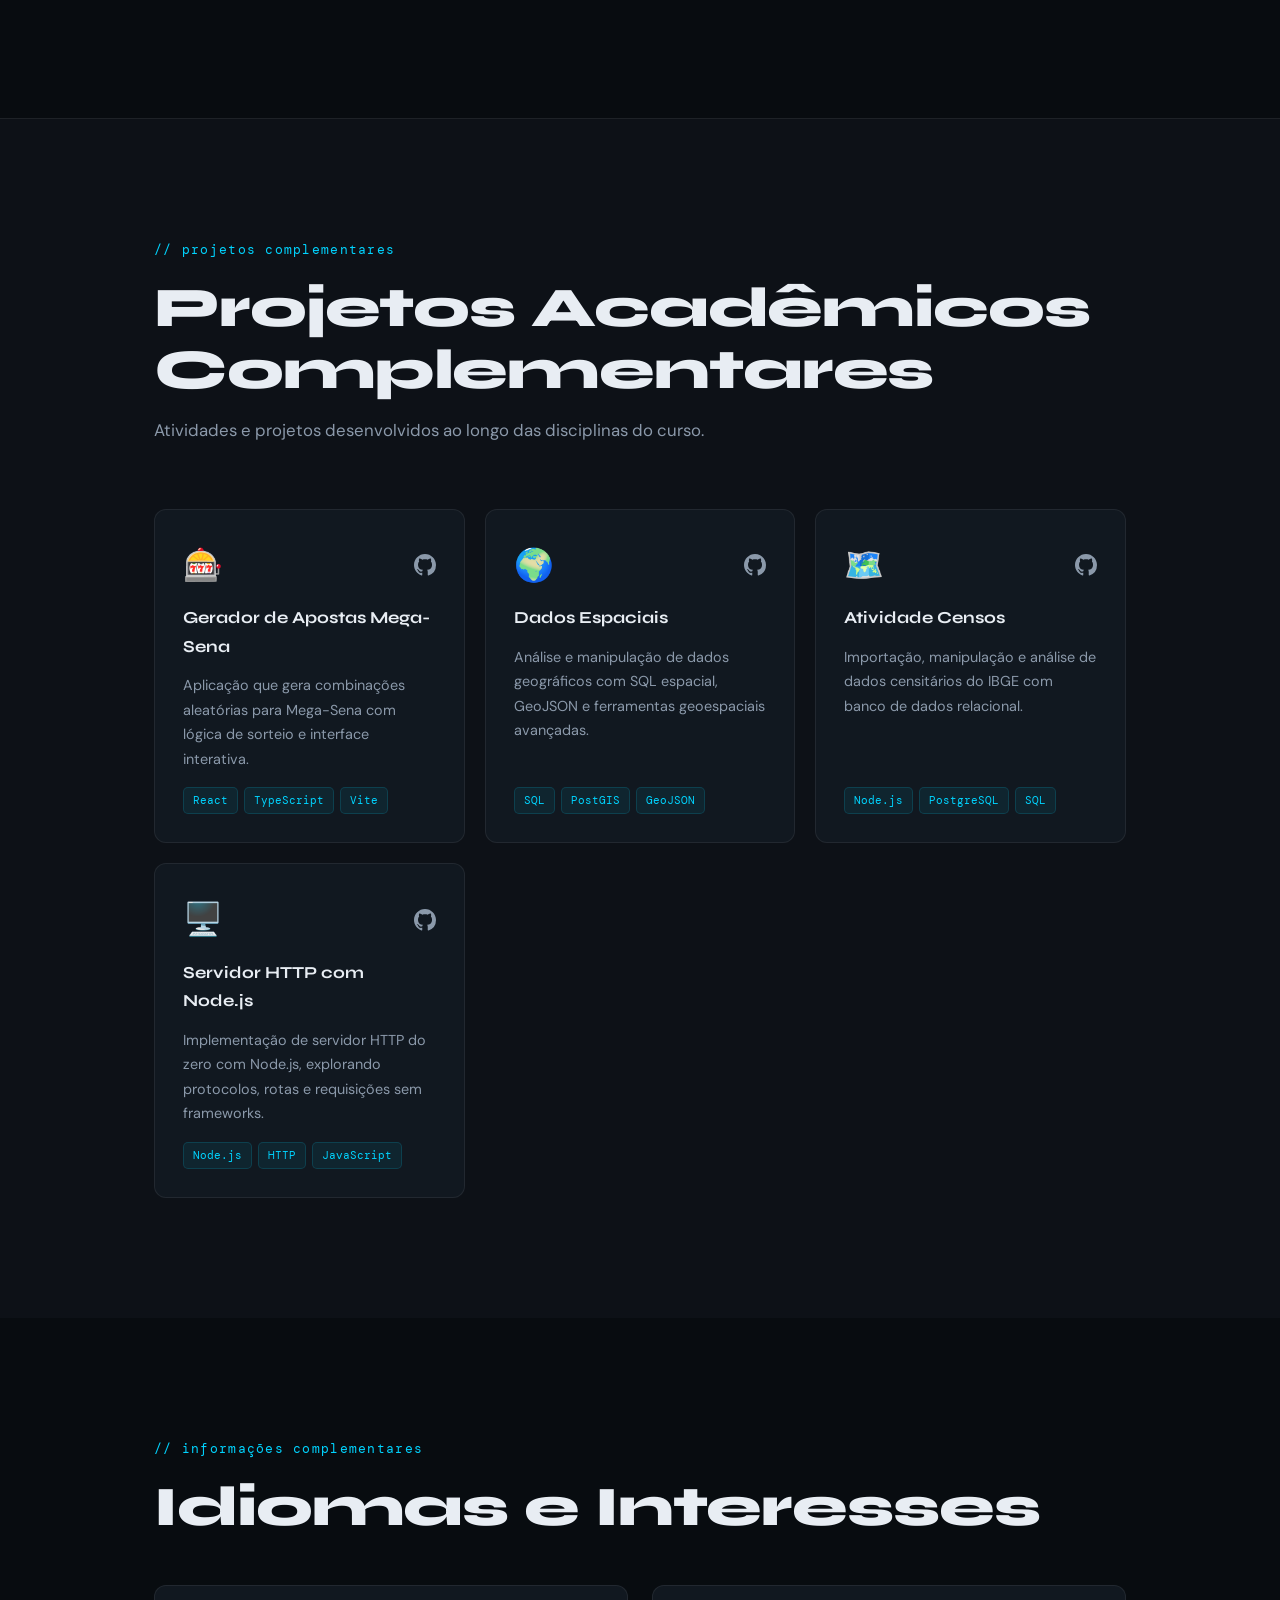
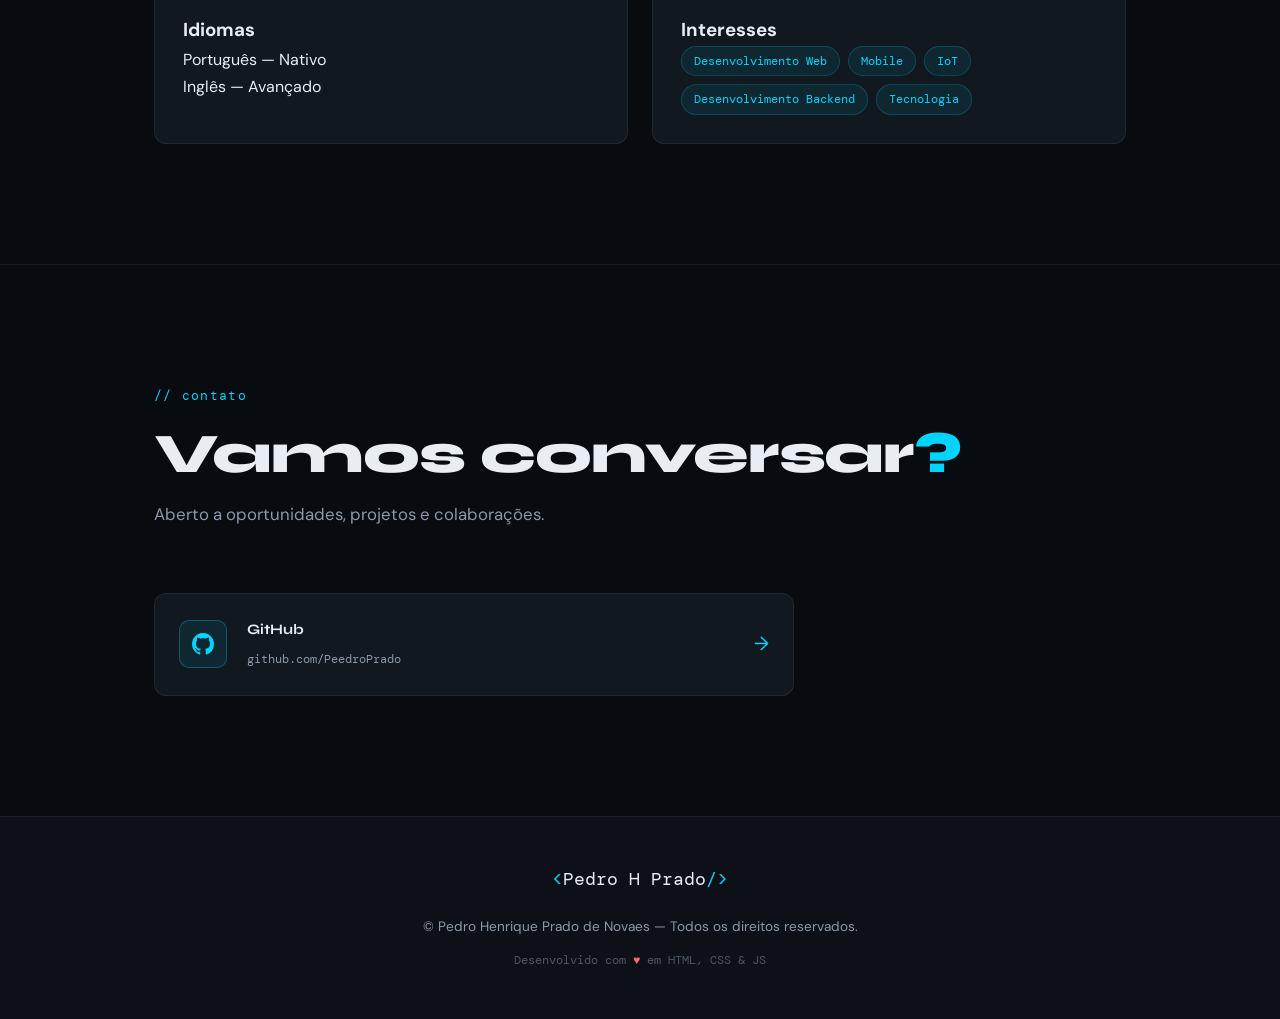
==== commit 07e8c342: "Ajustes nos cursos" ====
--- a/docs/index.html
+++ b/docs/index.html
@@ -141,28 +141,6 @@
     </div>
 </section>
 
-<section id="cursos" class="section">
-    <div class="container">
-
-        <div class="section-label reveal">
-            // cursos e certificações
-        </div>
-
-        <h2 class="section-title reveal">
-            Cursos e Certificações
-        </h2>
-
-        <div class="skills-grid">
-
-            <div class="skill-category reveal">
-                <h3>Metodologia Scrum</h3>
-                <p>Curso concluído durante o 1DSM.</p>
-            </div>
-
-        </div>
-
-    </div>
-</section>
 
     <!-- Skills -->
     <section id="habilidades" class="section skills-section">
